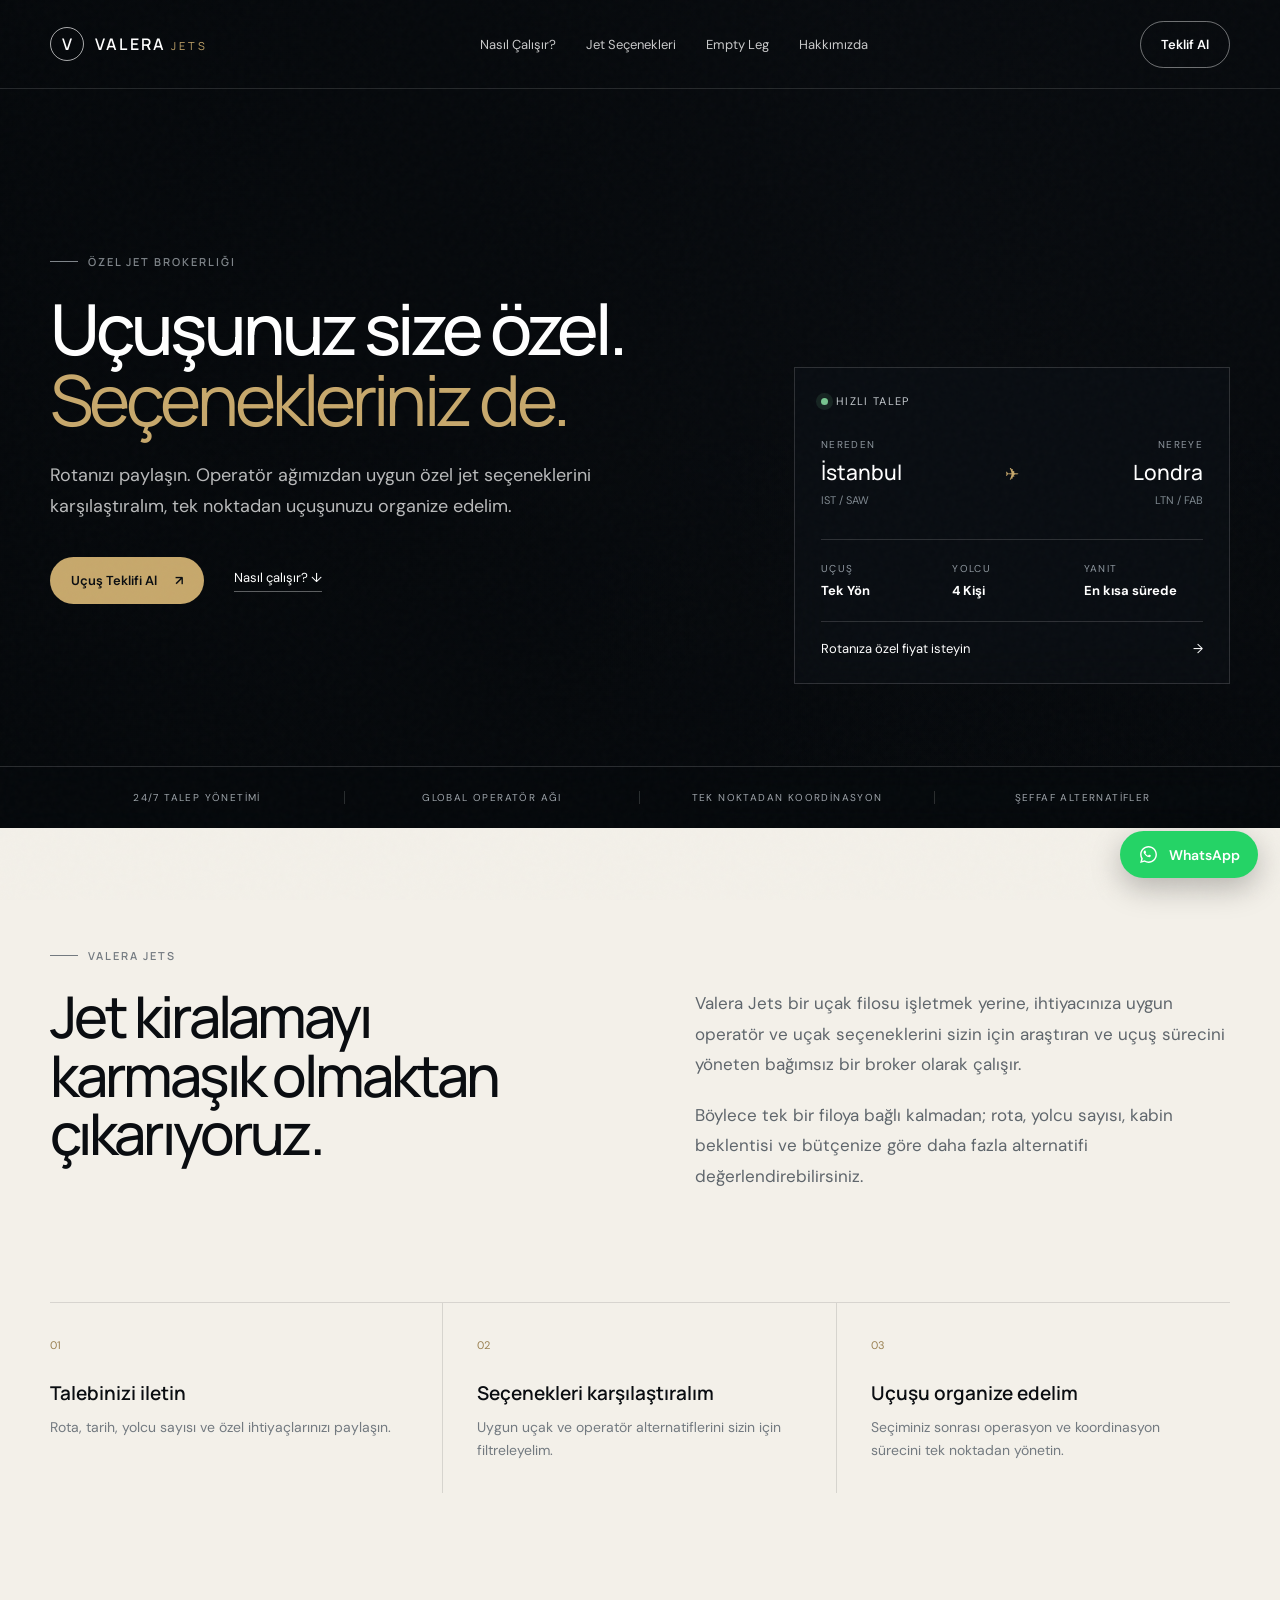
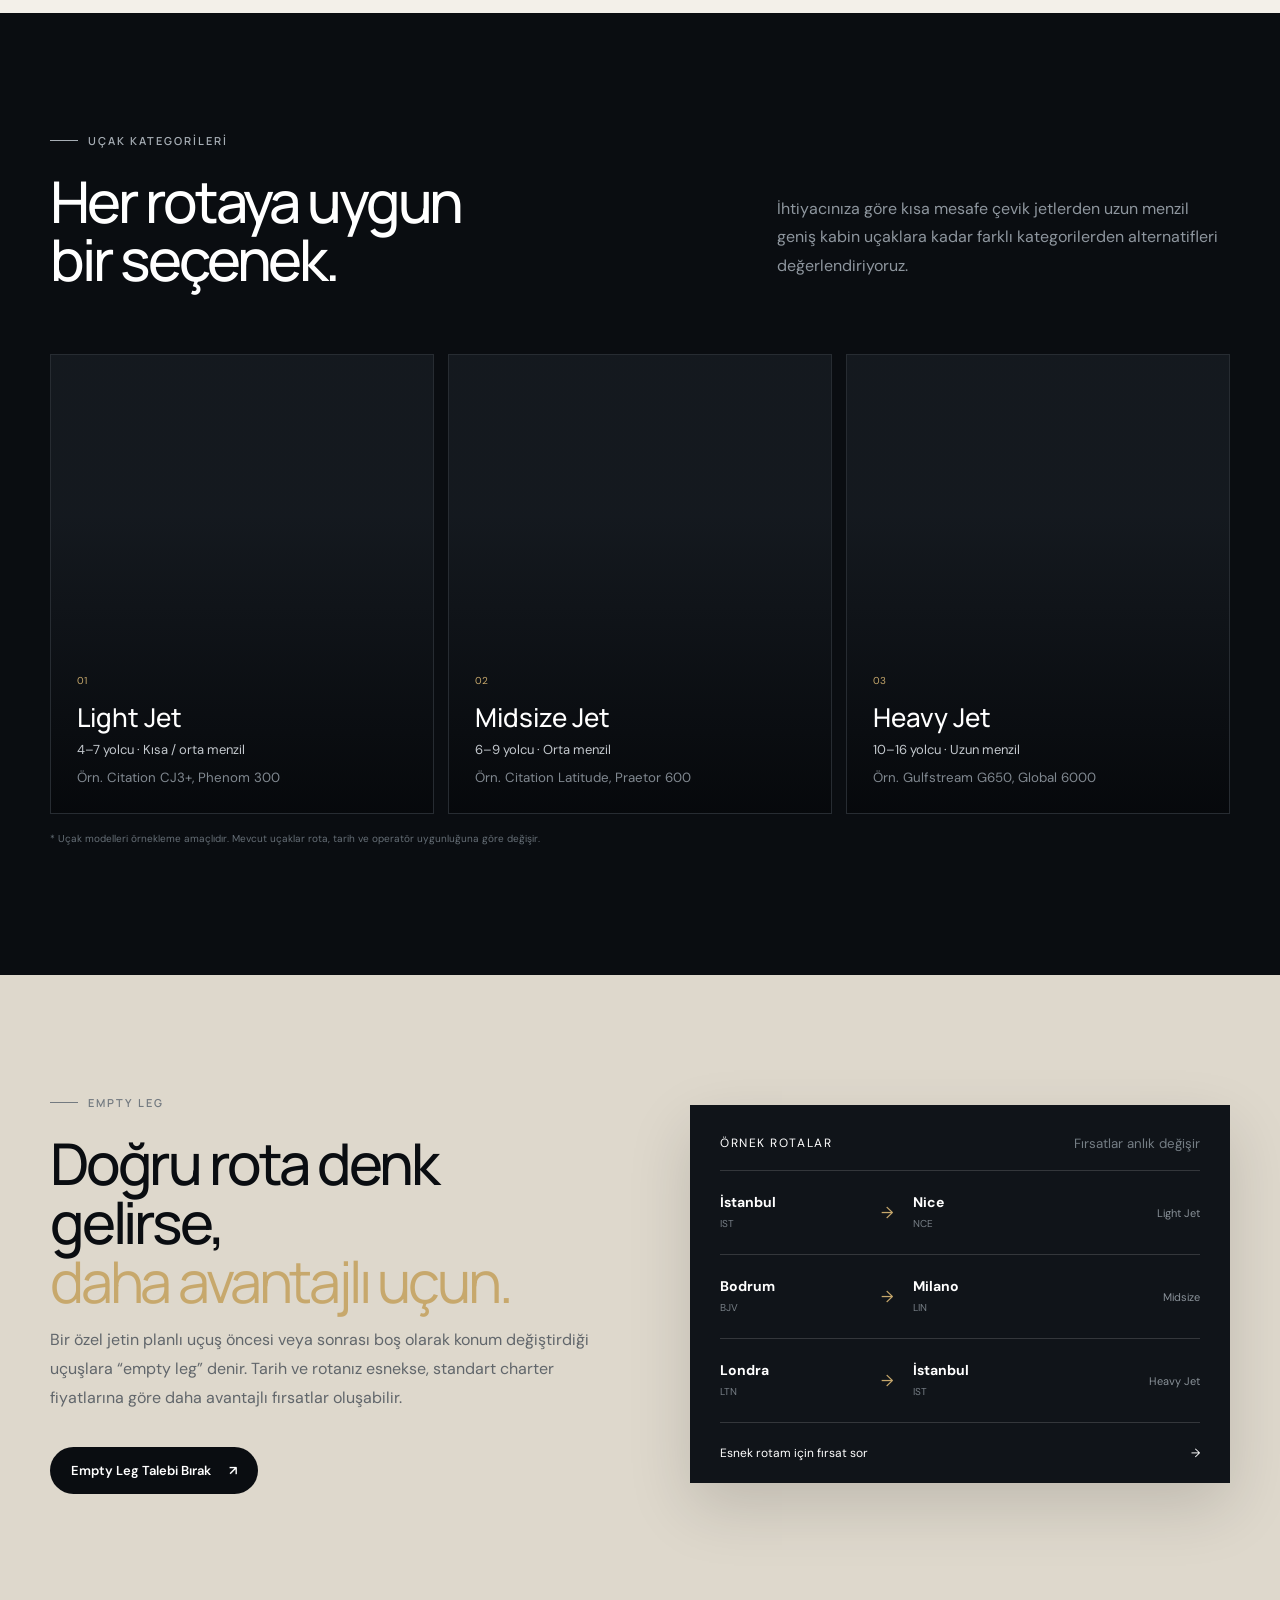
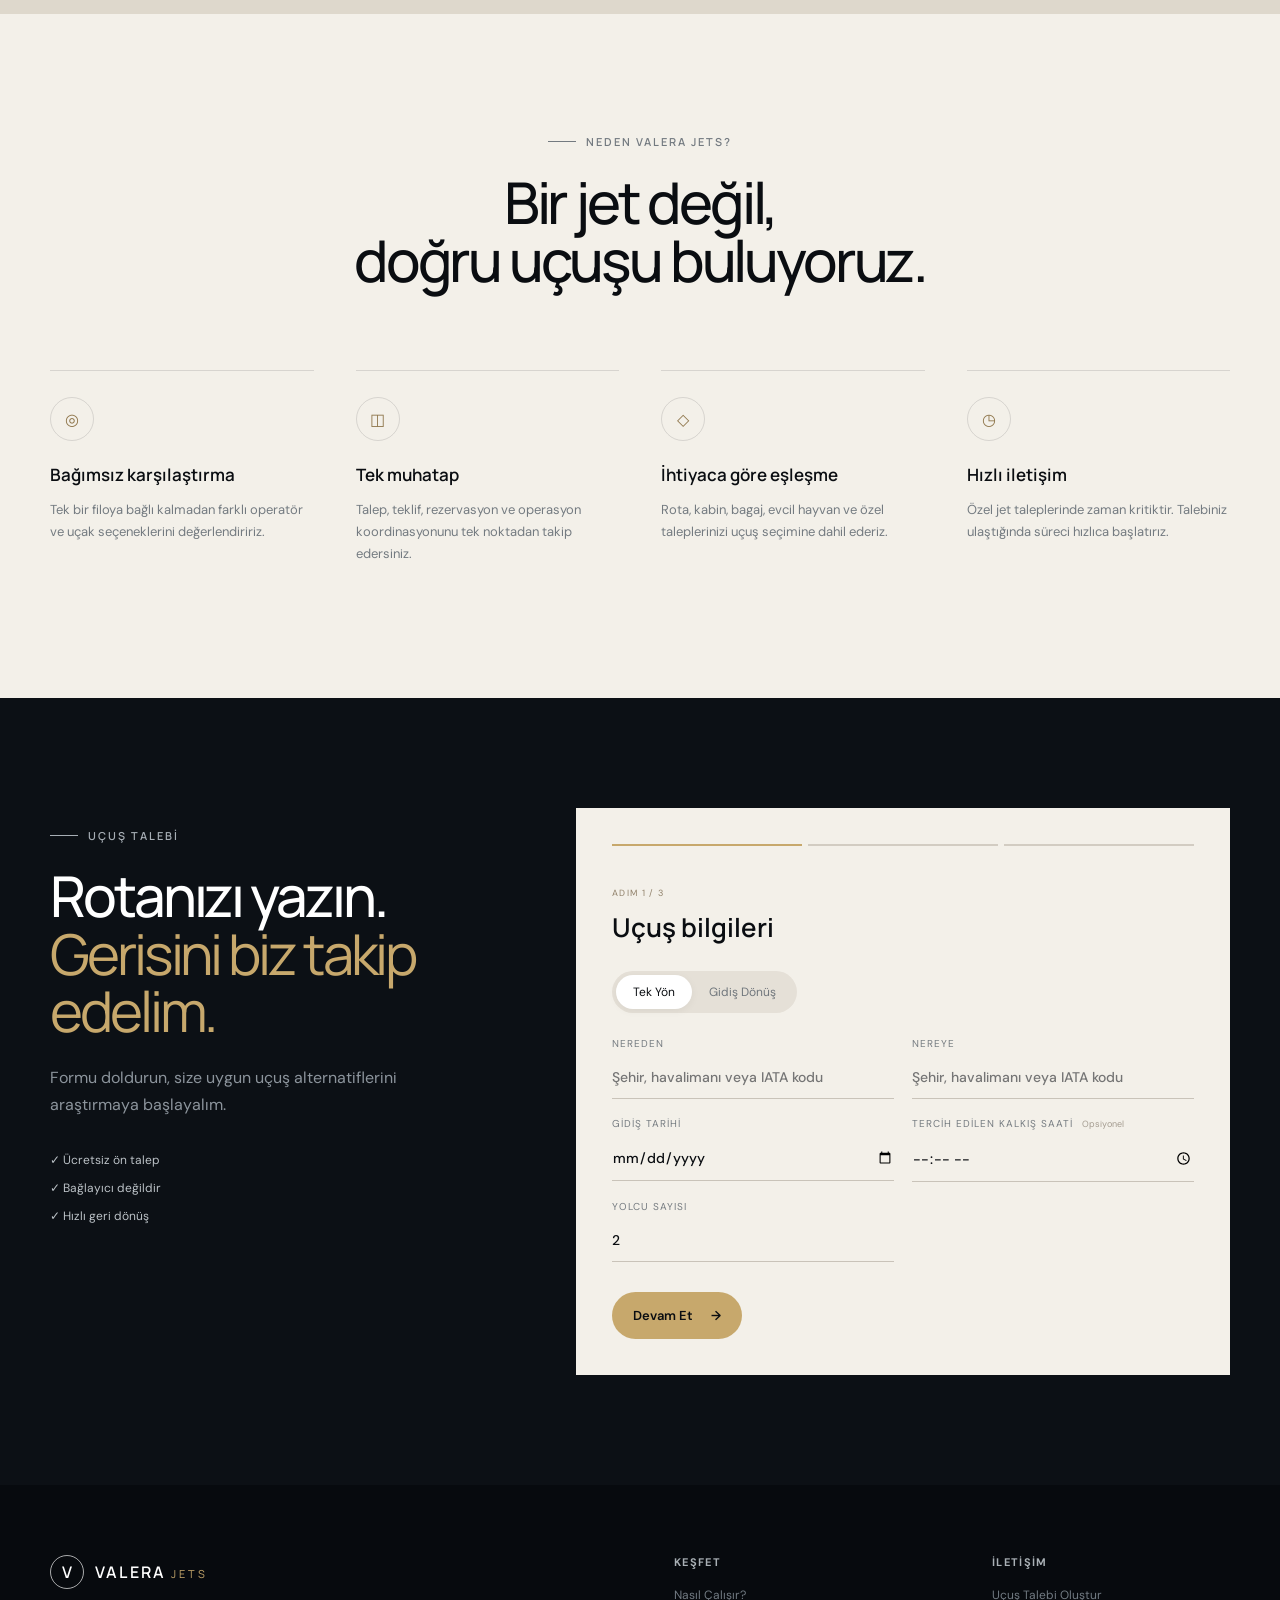
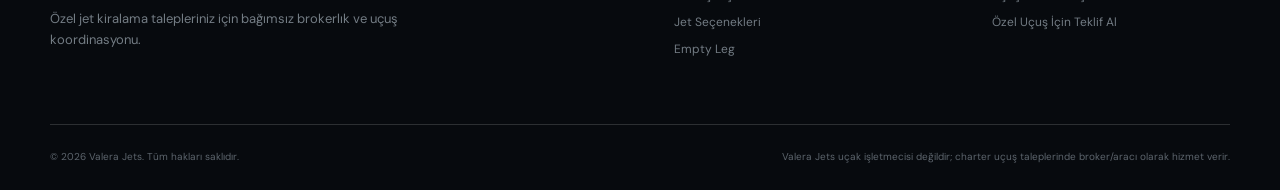
==== index.html @ cdb86c09 "Update index.html" ====
<!DOCTYPE html>
<html lang="tr">
<head>
  <!-- CookieYes Consent Banner -->
  <script id="cookieyes" type="text/javascript" src="https://cdn-cookieyes.com/client_data/f6e0e3132f2277a491e76fe6/script.js"></script>

  <!-- Google tag (gtag.js) -->
  <script async src="https://www.googletagmanager.com/gtag/js?id=G-M8W1NW3FCB"></script>
  <script>
    window.dataLayer = window.dataLayer || [];
    function gtag(){dataLayer.push(arguments);}
    gtag('js', new Date());

    gtag('config', 'G-M8W1NW3FCB');
  </script>

  <meta charset="UTF-8" />
  <meta name="viewport" content="width=device-width, initial-scale=1.0" />
  <meta name="theme-color" content="#070a0e" />
  <meta
    name="description"
    content="Valera Jets ile özel jet kiralama taleplerinizi tek noktadan yönetin. Avrupa, Orta Doğu ve global rotalarda size uygun jet seçeneklerini karşılaştırın, hızlı teklif alın."
  />

  <title>Valera Jets | Özel Jet Kiralama</title>

  <link rel="preconnect" href="https://fonts.googleapis.com">
  <link rel="preconnect" href="https://fonts.gstatic.com" crossorigin>

  <link
    href="https://fonts.googleapis.com/css2?family=DM+Sans:wght@400;500;600&family=Manrope:wght@400;500;600;700&display=swap"
    rel="stylesheet"
  >

  <link rel="stylesheet" href="styles.css" />

  <style>
    /* Direct WhatsApp button */
    .whatsapp-float {
      position: fixed;
      right: 22px;
      bottom: 22px;
      z-index: 9999;
      display: flex;
      align-items: center;
      gap: 10px;
      padding: 13px 18px;
      border-radius: 999px;
      background: #25D366;
      color: #ffffff;
      text-decoration: none;
      font-family: "DM Sans", sans-serif;
      font-size: 14px;
      font-weight: 600;
      line-height: 1;
      box-shadow: 0 10px 30px rgba(0, 0, 0, 0.25);
      transition: transform 0.2s ease, box-shadow 0.2s ease, opacity 0.2s ease;
    }

    .whatsapp-float:hover {
      transform: translateY(-2px);
      box-shadow: 0 14px 36px rgba(0, 0, 0, 0.30);
      opacity: 0.96;
    }

    .whatsapp-float svg {
      width: 21px;
      height: 21px;
      fill: currentColor;
      flex: 0 0 auto;
    }

    @media (max-width: 768px) {
      .whatsapp-float {
        right: 16px;
        bottom: 16px;
        padding: 13px;
      }

      .whatsapp-float .whatsapp-text {
        display: none;
      }

      .whatsapp-float svg {
        width: 24px;
        height: 24px;
      }
    }
  </style>

</head>

<body>

  <div class="noise"></div>

  <header class="nav-wrap" id="top">
    <nav class="nav container">

      <a href="#top" class="brand" aria-label="Valera Jets ana sayfa">
        <span class="brand-mark">V</span>
        <span class="brand-copy">
          <strong>VALERA</strong>
          <em>JETS</em>
        </span>
      </a>

      <div class="nav-links">
        <a href="#nasil-calisir">Nasıl Çalışır?</a>
        <a href="#jetler">Jet Seçenekleri</a>
        <a href="#empty-leg">Empty Leg</a>
        <a href="#hakkimizda">Hakkımızda</a>
      </div>

      <a class="btn btn-outline nav-cta" href="#teklif">
        Teklif Al
      </a>

      <button
        class="menu-btn"
        aria-label="Menüyü aç"
        aria-expanded="false"
      >
        ☰
      </button>

    </nav>

    <div class="mobile-menu">
      <a href="#nasil-calisir">Nasıl Çalışır?</a>
      <a href="#jetler">Jet Seçenekleri</a>
      <a href="#empty-leg">Empty Leg</a>
      <a href="#hakkimizda">Hakkımızda</a>
      <a href="#teklif">Teklif Al</a>
    </div>

  </header>


  <main>

    <section class="hero">

      <div class="hero-media" aria-hidden="true"></div>
      <div class="hero-overlay"></div>

      <div class="container hero-inner">

        <div class="hero-copy reveal">

          <div class="eyebrow">
            <span></span>
            ÖZEL JET BROKERLIĞI
          </div>

          <h1>
            Uçuşunuz size özel.<br>
            <i>Seçenekleriniz de.</i>
          </h1>

          <p>
            Rotanızı paylaşın. Operatör ağımızdan uygun özel jet seçeneklerini
            karşılaştıralım, tek noktadan uçuşunuzu organize edelim.
          </p>

          <div class="hero-actions">

            <a class="btn btn-primary" href="#teklif">
              Uçuş Teklifi Al
              <span>↗</span>
            </a>

            <a class="text-link" href="#nasil-calisir">
              Nasıl çalışır?
              <span>↓</span>
            </a>

          </div>

        </div>


        <div class="hero-card reveal delay-1">

          <div class="live-chip">
            <span class="pulse"></span>
            Hızlı Talep
          </div>

          <div class="route-line">

            <div>
              <small>Nereden</small>
              <strong>İstanbul</strong>
              <span>IST / SAW</span>
            </div>

            <div class="plane">
              ✈
            </div>

            <div>
              <small>Nereye</small>
              <strong>Londra</strong>
              <span>LTN / FAB</span>
            </div>

          </div>


          <div class="flight-meta">

            <div>
              <small>Uçuş</small>
              <strong>Tek Yön</strong>
            </div>

            <div>
              <small>Yolcu</small>
              <strong>4 Kişi</strong>
            </div>

            <div>
              <small>Yanıt</small>
              <strong>En kısa sürede</strong>
            </div>

          </div>


          <a href="#teklif" class="card-link">
            Rotanıza özel fiyat isteyin
            <span>→</span>
          </a>

        </div>

      </div>


      <div class="hero-strip">

        <div class="container strip-grid">
          <span>24/7 Talep Yönetimi</span>
          <span>Global Operatör Ağı</span>
          <span>Tek Noktadan Koordinasyon</span>
          <span>Şeffaf Alternatifler</span>
        </div>

      </div>

    </section>


    <section class="section intro" id="nasil-calisir">

      <div class="container two-col">

        <div class="section-title reveal">

          <div class="eyebrow dark">
            <span></span>
            VALERA JETS
          </div>

          <h2>
            Jet kiralamayı<br>
            karmaşık olmaktan çıkarıyoruz.
          </h2>

        </div>


        <div class="intro-copy reveal delay-1">

          <p>
            Valera Jets bir uçak filosu işletmek yerine, ihtiyacınıza uygun
            operatör ve uçak seçeneklerini sizin için araştıran ve uçuş sürecini
            yöneten bağımsız bir broker olarak çalışır.
          </p>

          <p>
            Böylece tek bir filoya bağlı kalmadan; rota, yolcu sayısı,
            kabin beklentisi ve bütçenize göre daha fazla alternatifi
            değerlendirebilirsiniz.
          </p>

        </div>

      </div>


      <div class="container steps">

        <article class="step reveal">

          <span>01</span>

          <h3>
            Talebinizi iletin
          </h3>

          <p>
            Rota, tarih, yolcu sayısı ve özel ihtiyaçlarınızı paylaşın.
          </p>

        </article>


        <article class="step reveal delay-1">

          <span>02</span>

          <h3>
            Seçenekleri karşılaştıralım
          </h3>

          <p>
            Uygun uçak ve operatör alternatiflerini sizin için filtreleyelim.
          </p>

        </article>


        <article class="step reveal delay-2">

          <span>03</span>

          <h3>
            Uçuşu organize edelim
          </h3>

          <p>
            Seçiminiz sonrası operasyon ve koordinasyon sürecini
            tek noktadan yönetin.
          </p>

        </article>

      </div>

    </section>


    <section class="section dark-section" id="jetler">

      <div class="container">

        <div class="section-head reveal">

          <div>

            <div class="eyebrow light">
              <span></span>
              UÇAK KATEGORİLERİ
            </div>

            <h2>
              Her rotaya uygun<br>
              bir seçenek.
            </h2>

          </div>


          <p>
            İhtiyacınıza göre kısa mesafe çevik jetlerden uzun menzil geniş
            kabin uçaklara kadar farklı kategorilerden alternatifleri
            değerlendiriyoruz.
          </p>

        </div>


        <div class="jet-grid">

          <article class="jet-card jet-1 reveal">

            <div class="jet-content">
              <span>01</span>
              <h3>Light Jet</h3>
              <p>4–7 yolcu · Kısa / orta menzil</p>
              <small>Örn. Citation CJ3+, Phenom 300</small>
            </div>

          </article>


          <article class="jet-card jet-2 reveal delay-1">

            <div class="jet-content">
              <span>02</span>
              <h3>Midsize Jet</h3>
              <p>6–9 yolcu · Orta menzil</p>
              <small>Örn. Citation Latitude, Praetor 600</small>
            </div>

          </article>


          <article class="jet-card jet-3 reveal delay-2">

            <div class="jet-content">
              <span>03</span>
              <h3>Heavy Jet</h3>
              <p>10–16 yolcu · Uzun menzil</p>
              <small>Örn. Gulfstream G650, Global 6000</small>
            </div>

          </article>

        </div>


        <p class="disclaimer">
          * Uçak modelleri örnekleme amaçlıdır. Mevcut uçaklar rota,
          tarih ve operatör uygunluğuna göre değişir.
        </p>

      </div>

    </section>


    <section class="section empty-leg" id="empty-leg">

      <div class="container empty-grid">

        <div class="empty-copy reveal">

          <div class="eyebrow dark">
            <span></span>
            EMPTY LEG
          </div>

          <h2>
            Doğru rota denk gelirse,<br>
            <i>daha avantajlı uçun.</i>
          </h2>

          <p>
            Bir özel jetin planlı uçuş öncesi veya sonrası boş olarak
            konum değiştirdiği uçuşlara “empty leg” denir. Tarih ve rotanız
            esnekse, standart charter fiyatlarına göre daha avantajlı
            fırsatlar oluşabilir.
          </p>

          <a href="#teklif" class="btn btn-dark">
            Empty Leg Talebi Bırak
            <span>↗</span>
          </a>

        </div>


        <div class="empty-board reveal delay-1">

          <div class="board-top">
            <span>Örnek Rotalar</span>
            <small>Fırsatlar anlık değişir</small>
          </div>


          <div class="board-row">

            <div>
              <b>İstanbul</b>
              <span>IST</span>
            </div>

            <i>→</i>

            <div>
              <b>Nice</b>
              <span>NCE</span>
            </div>

            <em>Light Jet</em>

          </div>


          <div class="board-row">

            <div>
              <b>Bodrum</b>
              <span>BJV</span>
            </div>

            <i>→</i>

            <div>
              <b>Milano</b>
              <span>LIN</span>
            </div>

            <em>Midsize</em>

          </div>


          <div class="board-row">

            <div>
              <b>Londra</b>
              <span>LTN</span>
            </div>

            <i>→</i>

            <div>
              <b>İstanbul</b>
              <span>IST</span>
            </div>

            <em>Heavy Jet</em>

          </div>


          <a href="#teklif" class="board-link">
            Esnek rotam için fırsat sor
            <span>→</span>
          </a>

        </div>

      </div>

    </section>


    <section class="section trust" id="hakkimizda">

      <div class="container">

        <div class="center-title reveal">

          <div class="eyebrow dark center">
            <span></span>
            NEDEN VALERA JETS?
          </div>

          <h2>
            Bir jet değil,<br>
            doğru uçuşu buluyoruz.
          </h2>

        </div>


        <div class="trust-grid">

          <article class="reveal">

            <div class="icon">
              ◎
            </div>

            <h3>
              Bağımsız karşılaştırma
            </h3>

            <p>
              Tek bir filoya bağlı kalmadan farklı operatör ve
              uçak seçeneklerini değerlendiririz.
            </p>

          </article>


          <article class="reveal delay-1">

            <div class="icon">
              ◫
            </div>

            <h3>
              Tek muhatap
            </h3>

            <p>
              Talep, teklif, rezervasyon ve operasyon koordinasyonunu
              tek noktadan takip edersiniz.
            </p>

          </article>


          <article class="reveal delay-2">

            <div class="icon">
              ◇
            </div>

            <h3>
              İhtiyaca göre eşleşme
            </h3>

            <p>
              Rota, kabin, bagaj, evcil hayvan ve özel taleplerinizi
              uçuş seçimine dahil ederiz.
            </p>

          </article>


          <article class="reveal">

            <div class="icon">
              ◷
            </div>

            <h3>
              Hızlı iletişim
            </h3>

            <p>
              Özel jet taleplerinde zaman kritiktir. Talebiniz ulaştığında
              süreci hızlıca başlatırız.
            </p>

          </article>

        </div>

      </div>

    </section>


    <section class="quote-section" id="teklif">

      <div class="container quote-grid">

        <div class="quote-copy reveal">

          <div class="eyebrow light">
            <span></span>
            UÇUŞ TALEBİ
          </div>

          <h2>
            Rotanızı yazın.<br>
            <i>Gerisini biz takip edelim.</i>
          </h2>

          <p>
            Formu doldurun, size uygun uçuş alternatiflerini
            araştırmaya başlayalım.
          </p>


          <div class="quote-points">

            <span>
              ✓ Ücretsiz ön talep
            </span>

            <span>
              ✓ Bağlayıcı değildir
            </span>

            <span>
              ✓ Hızlı geri dönüş
            </span>

          </div>

        </div>


        <form
          class="quote-form reveal delay-1"
          id="quoteForm"
          novalidate
        >

          <label
            class="hp-field"
            aria-hidden="true"
          >
            Website

            <input
              name="website"
              tabindex="-1"
              autocomplete="off"
            >
          </label>


          <div class="form-progress">
            <span class="active"></span>
            <span></span>
            <span></span>
          </div>


          <div
            class="form-step active"
            data-step="1"
          >

            <div class="form-head">

              <small>
                ADIM 1 / 3
              </small>

              <h3>
                Uçuş bilgileri
              </h3>

            </div>


            <div class="trip-toggle">

              <label>

                <input
                  type="radio"
                  name="tripType"
                  value="Tek Yön"
                  checked
                >

                <span>
                  Tek Yön
                </span>

              </label>


              <label>

                <input
                  type="radio"
                  name="tripType"
                  value="Gidiş Dönüş"
                >

                <span>
                  Gidiş Dönüş
                </span>

              </label>

            </div>


            <div class="field-grid">

              <label class="field airport-field">

                <span>
                  Nereden
                </span>

                <div class="airport-autocomplete">

                  <input
                    name="from"
                    required
                    placeholder="Şehir, havalimanı veya IATA kodu"
                    autocomplete="off"
                    aria-autocomplete="list"
                    aria-expanded="false"
                    aria-controls="originSuggestions"
                  >

                  <div
                    class="airport-suggestions"
                    id="originSuggestions"
                    role="listbox"
                  ></div>

                </div>

              </label>


              <label class="field airport-field">

                <span>
                  Nereye
                </span>

                <div class="airport-autocomplete">

                  <input
                    name="to"
                    required
                    placeholder="Şehir, havalimanı veya IATA kodu"
                    autocomplete="off"
                    aria-autocomplete="list"
                    aria-expanded="false"
                    aria-controls="destinationSuggestions"
                  >

                  <div
                    class="airport-suggestions"
                    id="destinationSuggestions"
                    role="listbox"
                  ></div>

                </div>

              </label>


              <label class="field">

                <span>
                  Gidiş tarihi
                </span>

                <input
                  name="departure"
                  required
                  type="date"
                >

              </label>


              <label class="field return-field hidden">

                <span>
                  Dönüş tarihi
                </span>

                <input
                  name="returnDate"
                  type="date"
                >

              </label>


              <label class="field">

                <span>
                  Tercih edilen kalkış saati
                  <em class="field-optional">
                    Opsiyonel
                  </em>
                </span>

                <input
                  name="departureTime"
                  type="time"
                  step="900"
                >

              </label>


              <label class="field">

                <span>
                  Yolcu sayısı
                </span>

                <input
                  name="passengers"
                  required
                  type="number"
                  min="1"
                  max="30"
                  value="2"
                >

              </label>

            </div>


            <button
              type="button"
              class="btn btn-primary form-next"
            >
              Devam Et
              <span>→</span>
            </button>

          </div>


          <div
            class="form-step"
            data-step="2"
          >

            <div class="form-head">

              <small>
                ADIM 2 / 3
              </small>

              <h3>
                Tercihleriniz
              </h3>

            </div>


            <div class="field-grid one-col">

              <label class="field">

                <span>
                  Uçak tercihi
                </span>

                <select name="jetType">
                  <option>Farketmez / En uygun seçenek</option>
                  <option>Light Jet</option>
                  <option>Midsize Jet</option>
                  <option>Heavy Jet</option>
                </select>

              </label>


              <label class="field">

                <span>
                  Özel talepler
                </span>

                <textarea
                  name="notes"
                  rows="5"
                  placeholder="Evcil hayvan, özel bagaj, ikram, transfer vb."
                ></textarea>

              </label>

            </div>


            <div class="form-actions">

              <button
                type="button"
                class="btn btn-ghost form-back"
              >
                ← Geri
              </button>

              <button
                type="button"
                class="btn btn-primary form-next"
              >
                Devam Et
                <span>→</span>
              </button>

            </div>

          </div>


          <div
            class="form-step"
            data-step="3"
          >

            <div class="form-head">

              <small>
                ADIM 3 / 3
              </small>

              <h3>
                İletişim bilgileriniz
              </h3>

            </div>


            <div class="field-grid">

              <label class="field">

                <span>
                  Ad Soyad
                </span>

                <input
                  name="name"
                  required
                  placeholder="Adınız Soyadınız"
                >

              </label>


              <label class="field">

                <span>
                  Telefon
                </span>

                <input
                  name="phone"
                  required
                  placeholder="+90 5xx xxx xx xx"
                >

              </label>


              <label class="field full">

                <span>
                  E-posta
                </span>

                <input
                  name="email"
                  required
                  type="email"
                  placeholder="ornek@email.com"
                >

              </label>

            </div>


            <label class="check">

              <input
                type="checkbox"
                required
                name="kvkk"
              >

              <span>
                İletişim bilgilerimin uçuş talebimin değerlendirilmesi
                amacıyla işlenmesini kabul ediyorum.
              </span>

            </label>


            <div class="form-actions">

              <button
                type="button"
                class="btn btn-ghost form-back"
              >
                ← Geri
              </button>

              <button
                type="submit"
                class="btn btn-primary"
              >
                Talebi Gönder
                <span>↗</span>
              </button>

            </div>

          </div>


          <div
            class="form-error"
            role="alert"
            hidden
          ></div>


          <div
            class="form-success"
            hidden
          >

            <div class="success-icon">
              ✓
            </div>

            <h3>
              Uçuş talebiniz alındı.
            </h3>

            <p>
              Talebiniz Valera Jets ekibine ulaştı.
              Uçuş alternatiflerini değerlendirdikten sonra sizinle
              en kısa sürede iletişime geçeceğiz.
            </p>

            <button
              type="button"
              class="btn btn-outline reset-form"
            >
              Yeni Talep
            </button>

          </div>

        </form>

      </div>

    </section>

  </main>


  <footer>

    <div class="container footer-grid">

      <div>

        <a
          href="#top"
          class="brand footer-brand"
        >

          <span class="brand-mark">
            V
          </span>

          <span class="brand-copy">
            <strong>VALERA</strong>
            <em>JETS</em>
          </span>

        </a>

        <p>
          Özel jet kiralama talepleriniz için bağımsız brokerlık
          ve uçuş koordinasyonu.
        </p>

      </div>


      <div class="footer-links">

        <strong>
          Keşfet
        </strong>

        <a href="#nasil-calisir">
          Nasıl Çalışır?
        </a>

        <a href="#jetler">
          Jet Seçenekleri
        </a>

        <a href="#empty-leg">
          Empty Leg
        </a>

      </div>


      <div class="footer-links">

        <strong>
          İletişim
        </strong>

        <a href="#teklif">
          Uçuş Talebi Oluştur
        </a>

        <a href="#teklif">
          Özel Uçuş İçin Teklif Al
        </a>

      </div>

    </div>


    <div class="container footer-bottom">

      <span>
        © 2026 Valera Jets. Tüm hakları saklıdır.
      </span>

      <span>
        Valera Jets uçak işletmecisi değildir; charter uçuş taleplerinde
        broker/aracı olarak hizmet verir.
      </span>

    </div>

  </footer>


  <!-- SUPABASE / SITE SCRIPTS -->

  <script src="supabase-config.js"></script>
  <script src="airports.js"></script>
  <script src="script.js"></script>


  <!-- DIRECT WHATSAPP BUTTON -->
  <a
    class="whatsapp-float"
    href="https://wa.me/905309786454?text=Merhaba%20Valera%20Jets%2C%20%C3%B6zel%20jet%20kiralama%20teklifi%20almak%20istiyorum."
    target="_blank"
    rel="noopener noreferrer"
    aria-label="WhatsApp ile Valera Jets'e ulaşın"
  >
    <svg viewBox="0 0 32 32" aria-hidden="true">
      <path d="M19.11 17.21c-.27-.14-1.61-.79-1.86-.88-.25-.09-.43-.14-.61.14-.18.27-.7.88-.86 1.06-.16.18-.32.2-.59.07-.27-.14-1.15-.42-2.19-1.35-.81-.72-1.36-1.61-1.52-1.88-.16-.27-.02-.42.12-.56.12-.12.27-.32.41-.47.14-.16.18-.27.27-.45.09-.18.05-.34-.02-.47-.07-.14-.61-1.47-.84-2.01-.22-.53-.45-.46-.61-.47h-.52c-.18 0-.47.07-.72.34-.25.27-.95.93-.95 2.26s.97 2.62 1.11 2.8c.14.18 1.91 2.91 4.63 4.08.65.28 1.15.45 1.54.57.65.21 1.24.18 1.71.11.52-.08 1.61-.66 1.84-1.29.23-.63.23-1.17.16-1.29-.07-.11-.25-.18-.52-.32z"/>
      <path d="M16.04 3.2c-7.06 0-12.8 5.74-12.8 12.8 0 2.26.59 4.47 1.71 6.41L3.2 28.8l6.55-1.72A12.76 12.76 0 0 0 16.04 28.8h.01c7.05 0 12.79-5.74 12.79-12.8S23.1 3.2 16.04 3.2zm0 23.44h-.01a10.6 10.6 0 0 1-5.4-1.48l-.39-.23-3.89 1.02 1.04-3.79-.25-.39A10.58 10.58 0 0 1 5.4 16c0-5.87 4.78-10.64 10.65-10.64S26.68 10.13 26.68 16s-4.77 10.64-10.64 10.64z"/>
    </svg>
    <span class="whatsapp-text">WhatsApp</span>
  </a>


</body>
</html>
---- styles.css ----
:root{
  --ink:#0a0d11;--ink2:#12171d;--paper:#f3f0e9;--white:#fff;--muted:#a7adb4;
  --gold:#c7a86c;--line:rgba(255,255,255,.15);--darkline:rgba(10,13,17,.12);
  --font-display:'Manrope',sans-serif;--font-body:'DM Sans',sans-serif;
}
*{box-sizing:border-box}html{scroll-behavior:smooth}body{margin:0;background:var(--paper);color:var(--ink);font-family:var(--font-body);-webkit-font-smoothing:antialiased}.noise{position:fixed;inset:0;opacity:.035;pointer-events:none;z-index:100;background-image:url("data:image/svg+xml,%3Csvg viewBox='0 0 180 180' xmlns='http://www.w3.org/2000/svg'%3E%3Cfilter id='n'%3E%3CfeTurbulence type='fractalNoise' baseFrequency='.85' numOctaves='4' stitchTiles='stitch'/%3E%3C/filter%3E%3Crect width='100%25' height='100%25' filter='url(%23n)' opacity='.6'/%3E%3C/svg%3E")}.container{width:min(1180px,calc(100% - 48px));margin:0 auto}.nav-wrap{position:absolute;top:0;width:100%;z-index:20;border-bottom:1px solid rgba(255,255,255,.13)}.nav{height:88px;display:flex;align-items:center;justify-content:space-between}.brand{display:inline-flex;align-items:center;gap:11px;text-decoration:none;color:white}.brand-mark{width:34px;height:34px;border:1px solid rgba(255,255,255,.65);border-radius:50%;display:grid;place-items:center;font-family:var(--font-display);font-weight:600}.brand-copy{display:flex;align-items:baseline;gap:5px;letter-spacing:.14em}.brand-copy strong{font:600 16px var(--font-display)}.brand-copy em{font:400 11px var(--font-display);font-style:normal;letter-spacing:.25em;color:var(--gold)}.nav-links{display:flex;gap:30px}.nav-links a,.mobile-menu a{color:rgba(255,255,255,.78);text-decoration:none;font-size:13px}.nav-links a:hover{color:white}.btn{display:inline-flex;align-items:center;justify-content:center;gap:18px;text-decoration:none;border:1px solid transparent;padding:14px 20px;border-radius:999px;font:600 13px var(--font-body);cursor:pointer;transition:.25s ease}.btn-outline{color:white;border-color:rgba(255,255,255,.42);background:transparent}.btn-outline:hover{background:white;color:var(--ink)}.btn-primary{background:var(--gold);color:var(--ink)}.btn-primary:hover{transform:translateY(-2px);filter:brightness(1.05)}.btn-dark{background:var(--ink);color:white}.btn-ghost{border-color:var(--darkline);background:transparent;color:var(--ink)}.menu-btn,.mobile-menu{display:none}.hero{position:relative;min-height:760px;height:92vh;color:white;overflow:hidden;background:#090c10}.hero-media{position:absolute;inset:0;background-image:url('https://images.unsplash.com/photo-1540962351504-03099e0a754b?auto=format&fit=crop&w=2200&q=90');background-size:cover;background-position:center 56%;transform:scale(1.02)}.hero-overlay{position:absolute;inset:0;background:linear-gradient(90deg,rgba(5,8,11,.93) 0%,rgba(5,8,11,.7) 43%,rgba(5,8,11,.25) 72%,rgba(5,8,11,.5) 100%),linear-gradient(0deg,rgba(5,8,11,.78) 0%,transparent 50%)}.hero-inner{position:relative;z-index:2;height:calc(100% - 62px);display:grid;grid-template-columns:1.2fr .8fr;align-items:center;gap:90px;padding-top:92px}.eyebrow{display:flex;align-items:center;gap:10px;font:600 11px var(--font-display);letter-spacing:.18em;color:#7f858a;text-transform:uppercase}.eyebrow span{width:28px;height:1px;background:currentColor}.eyebrow.light{color:#a7aeb5}.eyebrow.dark{color:#737a80}.eyebrow.center{justify-content:center}.hero h1,.section h2,.quote-copy h2{font:500 clamp(46px,5.5vw,78px)/1.02 var(--font-display);letter-spacing:-.055em;margin:24px 0}.hero h1 i,.empty-copy h2 i,.quote-copy h2 i{font-weight:400;color:var(--gold);font-style:normal}.hero-copy>p{max-width:600px;color:rgba(255,255,255,.72);font-size:18px;line-height:1.7}.hero-actions{display:flex;align-items:center;gap:30px;margin-top:36px}.text-link{color:white;text-decoration:none;font-size:13px;border-bottom:1px solid rgba(255,255,255,.35);padding-bottom:5px}.hero-card{align-self:end;margin-bottom:82px;background:rgba(11,15,20,.76);backdrop-filter:blur(18px);border:1px solid rgba(255,255,255,.15);padding:26px}.live-chip{font-size:11px;letter-spacing:.12em;text-transform:uppercase;color:#c3c8cd;display:flex;align-items:center;gap:8px}.pulse{width:7px;height:7px;border-radius:50%;background:#77c590;box-shadow:0 0 0 5px rgba(119,197,144,.12)}.route-line{display:grid;grid-template-columns:1fr auto 1fr;gap:16px;align-items:center;padding:30px 0;border-bottom:1px solid var(--line)}.route-line div:last-child{text-align:right}.route-line small,.flight-meta small{display:block;color:#8e979f;font-size:10px;text-transform:uppercase;letter-spacing:.13em}.route-line strong{font:500 21px var(--font-display);display:block;margin:7px 0 2px}.route-line span{font-size:11px;color:#7f8991}.plane{color:var(--gold);font-size:17px}.flight-meta{display:grid;grid-template-columns:repeat(3,1fr);gap:12px;padding:22px 0}.flight-meta strong{font-size:13px;display:block;margin-top:7px}.card-link{display:flex;justify-content:space-between;color:white;text-decoration:none;font-size:13px;padding-top:18px;border-top:1px solid var(--line)}.hero-strip{position:absolute;bottom:0;z-index:3;width:100%;border-top:1px solid var(--line);height:62px;background:rgba(7,10,14,.55);backdrop-filter:blur(12px)}.strip-grid{height:100%;display:grid;grid-template-columns:repeat(4,1fr);align-items:center}.strip-grid span{font-size:10px;letter-spacing:.14em;text-transform:uppercase;color:#9fa5ab;text-align:center;border-right:1px solid var(--line)}.strip-grid span:last-child{border-right:0}.section{padding:120px 0}.two-col{display:grid;grid-template-columns:1fr 1fr;gap:110px;align-items:start}.section-title h2,.section-head h2,.center-title h2,.empty-copy h2{font-size:clamp(40px,4.5vw,62px);margin:24px 0 0}.intro-copy{padding-top:40px}.intro-copy p{font-size:17px;line-height:1.8;color:#5f666c;margin:0 0 20px}.steps{display:grid;grid-template-columns:repeat(3,1fr);margin-top:90px;border-top:1px solid var(--darkline)}.step{padding:30px 50px 0 0;border-right:1px solid var(--darkline);min-height:190px}.step:not(:first-child){padding-left:34px}.step:last-child{border-right:0}.step>span{font-size:11px;color:#9a8153}.step h3{font:600 19px var(--font-display);margin:26px 0 10px}.step p{margin:0;color:#737a80;font-size:14px;line-height:1.7}.dark-section{background:var(--ink);color:white}.section-head{display:grid;grid-template-columns:1fr .7fr;gap:80px;align-items:end}.section-head p{color:#8e969e;line-height:1.8;margin:0 0 8px}.jet-grid{display:grid;grid-template-columns:repeat(3,1fr);gap:14px;margin-top:65px}.jet-card{height:460px;position:relative;overflow:hidden;background:#151a20;border:1px solid rgba(255,255,255,.08)}.jet-card::before{content:"";position:absolute;inset:0;background-size:cover;background-position:center;filter:saturate(.65);transition:.5s}.jet-card:hover::before{transform:scale(1.04);filter:saturate(.9)}.jet-card::after{content:"";position:absolute;inset:0;background:linear-gradient(0deg,rgba(5,7,10,.92),rgba(5,7,10,.05) 65%)}.jet-1::before{background-image:url('https://images.unsplash.com/photo-1556388158-158ea5ccacbd?auto=format&fit=crop&w=1200&q=85')}.jet-2::before{background-image:url('https://images.unsplash.com/photo-1474302770737-173ee21bab63?auto=format&fit=crop&w=1200&q=85')}.jet-3::before{background-image:url('https://images.unsplash.com/photo-1521727857535-28d2047314ac?auto=format&fit=crop&w=1200&q=85')}.jet-content{position:absolute;z-index:2;bottom:0;padding:26px}.jet-content>span{font-size:10px;color:var(--gold)}.jet-content h3{font:500 26px var(--font-display);margin:10px 0 6px}.jet-content p{font-size:13px;color:#c3c8cd;margin:0 0 8px}.jet-content small{color:#808890}.disclaimer{font-size:10px;color:#666f77;margin-top:18px}.empty-leg{background:#ded8cc}.empty-grid{display:grid;grid-template-columns:1fr 1fr;gap:100px;align-items:center}.empty-copy p{max-width:560px;color:#61666b;line-height:1.8;margin-bottom:34px}.empty-board{background:#101419;color:white;padding:12px 30px 0;box-shadow:0 24px 60px rgba(0,0,0,.14)}.board-top{display:flex;justify-content:space-between;padding:18px 0;border-bottom:1px solid var(--line)}.board-top span{font-size:12px;text-transform:uppercase;letter-spacing:.13em}.board-top small{color:#747d84}.board-row{display:grid;grid-template-columns:1fr auto 1fr .9fr;align-items:center;gap:20px;padding:22px 0;border-bottom:1px solid var(--line)}.board-row b{font-size:14px;display:block}.board-row span{font-size:10px;color:#777f86}.board-row i{font-style:normal;color:var(--gold)}.board-row em{text-align:right;font-style:normal;color:#899198;font-size:11px}.board-link{display:flex;justify-content:space-between;padding:22px 0;color:white;text-decoration:none;font-size:12px}.center-title{text-align:center;max-width:760px;margin:0 auto}.trust-grid{display:grid;grid-template-columns:repeat(4,1fr);gap:42px;margin-top:80px}.trust-grid article{border-top:1px solid var(--darkline);padding-top:26px}.icon{width:44px;height:44px;border:1px solid var(--darkline);display:grid;place-items:center;border-radius:50%;color:#8f764b}.trust-grid h3{font:600 17px var(--font-display);margin:22px 0 10px}.trust-grid p{color:#747b81;font-size:13px;line-height:1.7}.quote-section{background:#0c1015;color:white;padding:110px 0}.quote-grid{display:grid;grid-template-columns:.8fr 1.2fr;gap:90px}.quote-copy{padding-top:20px}.quote-copy h2{font-size:clamp(46px,4.4vw,64px)}.quote-copy p{color:#8c949c;line-height:1.7;max-width:430px}.quote-points{display:flex;flex-direction:column;gap:12px;margin-top:34px;color:#bcc2c7;font-size:12px}.quote-form{background:var(--paper);color:var(--ink);padding:36px;min-height:520px}.form-progress{display:flex;gap:6px;margin-bottom:34px}.form-progress span{height:2px;background:#d2ccc2;flex:1}.form-progress span.active{background:var(--gold)}.form-head small{font-size:9px;letter-spacing:.15em;color:#90816a}.form-head h3{font:600 26px var(--font-display);margin:8px 0 26px}.trip-toggle{display:inline-flex;background:#e5e0d7;padding:4px;border-radius:999px;margin-bottom:24px}.trip-toggle input{display:none}.trip-toggle span{display:block;padding:9px 17px;border-radius:999px;font-size:12px;color:#70767c;cursor:pointer}.trip-toggle input:checked+span{background:white;color:var(--ink);box-shadow:0 2px 8px rgba(0,0,0,.05)}.field-grid{display:grid;grid-template-columns:1fr 1fr;gap:18px}.field-grid.one-col{grid-template-columns:1fr}.field.full{grid-column:1/-1}.field span{display:block;font-size:10px;text-transform:uppercase;letter-spacing:.1em;color:#757b80;margin-bottom:8px}.field input,.field select,.field textarea{width:100%;border:0;border-bottom:1px solid #c9c3b9;background:transparent;padding:10px 0 12px;outline:none;font:500 14px var(--font-body);color:var(--ink);resize:none}.field input:focus,.field select:focus,.field textarea:focus{border-color:var(--gold)}.form-step{display:none}.form-step.active{display:block}.form-step>.btn{margin-top:30px}.form-actions{display:flex;justify-content:space-between;margin-top:30px}.hidden{display:none!important}.check{display:flex;gap:10px;margin-top:22px;color:#6e7479;font-size:11px;line-height:1.45}.check input{margin-top:2px}.form-success{text-align:center;padding:70px 20px}.success-icon{width:58px;height:58px;border-radius:50%;display:grid;place-items:center;margin:0 auto 20px;background:#d8e4d4;color:#39563c;font-size:22px}.form-success h3{font:600 26px var(--font-display)}.form-success p{max-width:480px;margin:10px auto 28px;color:#666d72;line-height:1.6}.form-success .btn-outline{color:var(--ink);border-color:var(--darkline)}footer{background:#070a0e;color:white;padding:70px 0 26px}.footer-grid{display:grid;grid-template-columns:1.6fr .7fr .7fr;gap:80px}.footer-grid>div:first-child p{max-width:360px;color:#737c84;font-size:13px;line-height:1.6;margin-top:20px}.footer-links{display:flex;flex-direction:column;gap:11px}.footer-links strong{font-size:11px;text-transform:uppercase;letter-spacing:.12em;color:#a9b0b5;margin-bottom:7px}.footer-links a{color:#727b83;text-decoration:none;font-size:12px}.footer-links a:hover{color:white}.footer-bottom{border-top:1px solid var(--line);margin-top:60px;padding-top:24px;display:flex;justify-content:space-between;gap:30px;color:#5d656d;font-size:10px;line-height:1.5}.reveal{opacity:0;transform:translateY(18px);transition:opacity .7s ease,transform .7s ease}.reveal.visible{opacity:1;transform:none}.delay-1{transition-delay:.1s}.delay-2{transition-delay:.2s}
@media(max-width:900px){.container{width:min(100% - 32px,760px)}.nav-links,.nav-cta{display:none}.menu-btn{display:block;border:0;background:transparent;color:white;font-size:25px}.mobile-menu{position:absolute;top:88px;left:0;right:0;background:#090d12;padding:22px 24px;border-top:1px solid var(--line);flex-direction:column;gap:18px}.mobile-menu.open{display:flex}.hero{height:auto;min-height:860px}.hero-inner{grid-template-columns:1fr;gap:35px;padding-top:160px;padding-bottom:120px}.hero-card{align-self:auto;margin:0;max-width:500px}.strip-grid{grid-template-columns:1fr 1fr}.strip-grid span:nth-child(2){border-right:0}.two-col,.section-head,.empty-grid,.quote-grid{grid-template-columns:1fr;gap:40px}.intro-copy{padding-top:0}.steps{grid-template-columns:1fr;margin-top:55px}.step,.step:not(:first-child){padding:26px 0;border-right:0;border-bottom:1px solid var(--darkline);min-height:0}.jet-grid{grid-template-columns:1fr}.jet-card{height:360px}.trust-grid{grid-template-columns:1fr 1fr}.section{padding:85px 0}.quote-section{padding:85px 0}.footer-grid{grid-template-columns:1fr 1fr}.footer-grid>div:first-child{grid-column:1/-1}.footer-bottom{flex-direction:column}.section-head p{max-width:560px}}
@media(max-width:560px){.container{width:calc(100% - 28px)}.nav{height:74px}.mobile-menu{top:74px}.brand-copy strong{font-size:14px}.hero-inner{padding-top:125px}.hero h1{font-size:45px}.hero-copy>p{font-size:15px}.hero-actions{align-items:flex-start;flex-direction:column;gap:18px}.hero-card{padding:20px}.flight-meta{grid-template-columns:1fr 1fr}.flight-meta div:last-child{grid-column:1/-1}.strip-grid{grid-template-columns:1fr 1fr}.strip-grid span{font-size:8px}.section-title h2,.section-head h2,.center-title h2,.empty-copy h2,.quote-copy h2{font-size:39px}.jet-card{height:330px}.trust-grid{grid-template-columns:1fr}.board-row{grid-template-columns:1fr auto 1fr}.board-row em{display:none}.quote-form{padding:24px 18px}.field-grid{grid-template-columns:1fr}.field.full{grid-column:auto}.form-actions{gap:10px}.footer-grid{grid-template-columns:1fr;gap:35px}.footer-grid>div:first-child{grid-column:auto}}


/* Supabase form state */
.hp-field {
  position: absolute !important;
  width: 1px !important;
  height: 1px !important;
  padding: 0 !important;
  margin: -1px !important;
  overflow: hidden !important;
  clip: rect(0, 0, 0, 0) !important;
  white-space: nowrap !important;
  border: 0 !important;
}
.form-error {
  margin-top: 16px;
  padding: 14px 16px;
  border: 1px solid rgba(255,255,255,.22);
  border-radius: 10px;
  font-size: 14px;
  line-height: 1.5;
}
.quote-form button[disabled] {
  opacity: .65;
  cursor: wait;
}


/* Airport autocomplete — Product upgrade */
.airport-autocomplete{position:relative}
.airport-suggestions{position:absolute;left:0;right:0;top:calc(100% + 8px);z-index:60;background:#fff;border:1px solid #d8d1c6;box-shadow:0 18px 40px rgba(10,13,17,.14);max-height:310px;overflow:auto;display:none}
.airport-suggestions.open{display:block}
.airport-suggestion{width:100%;border:0;border-bottom:1px solid #eee9e1;background:#fff;padding:12px 14px;display:grid;grid-template-columns:52px 1fr auto;gap:12px;align-items:center;text-align:left;cursor:pointer;font-family:var(--font-body);color:var(--ink)}
.airport-suggestion:last-child{border-bottom:0}
.airport-suggestion:hover,.airport-suggestion.active{background:#f4f0e8}
.airport-code{font:700 12px var(--font-display);letter-spacing:.08em;color:#8b7144;background:#efe7d8;border-radius:5px;padding:7px 6px;text-align:center}
.airport-main{min-width:0}
.airport-main strong{display:block;font:600 13px var(--font-display);white-space:nowrap;overflow:hidden;text-overflow:ellipsis}
.airport-main small{display:block;margin-top:3px;color:#7b8186;font-size:11px;white-space:nowrap;overflow:hidden;text-overflow:ellipsis}
.airport-country{font-size:10px;color:#a09a91;text-align:right;white-space:nowrap}
.airport-empty{padding:14px;color:#787e83;font-size:12px;line-height:1.5}
.airport-hint{padding:9px 14px;background:#f8f5ef;border-bottom:1px solid #eee9e1;font-size:9px;letter-spacing:.1em;text-transform:uppercase;color:#9b8b72}
.field-optional{font-style:normal;text-transform:none;letter-spacing:0;color:#a49c90;font-size:9px;margin-left:5px}
@media(max-width:560px){.airport-suggestions{position:fixed;left:14px;right:14px;top:auto;max-height:45vh}.airport-suggestion{grid-template-columns:48px 1fr}.airport-country{display:none}}
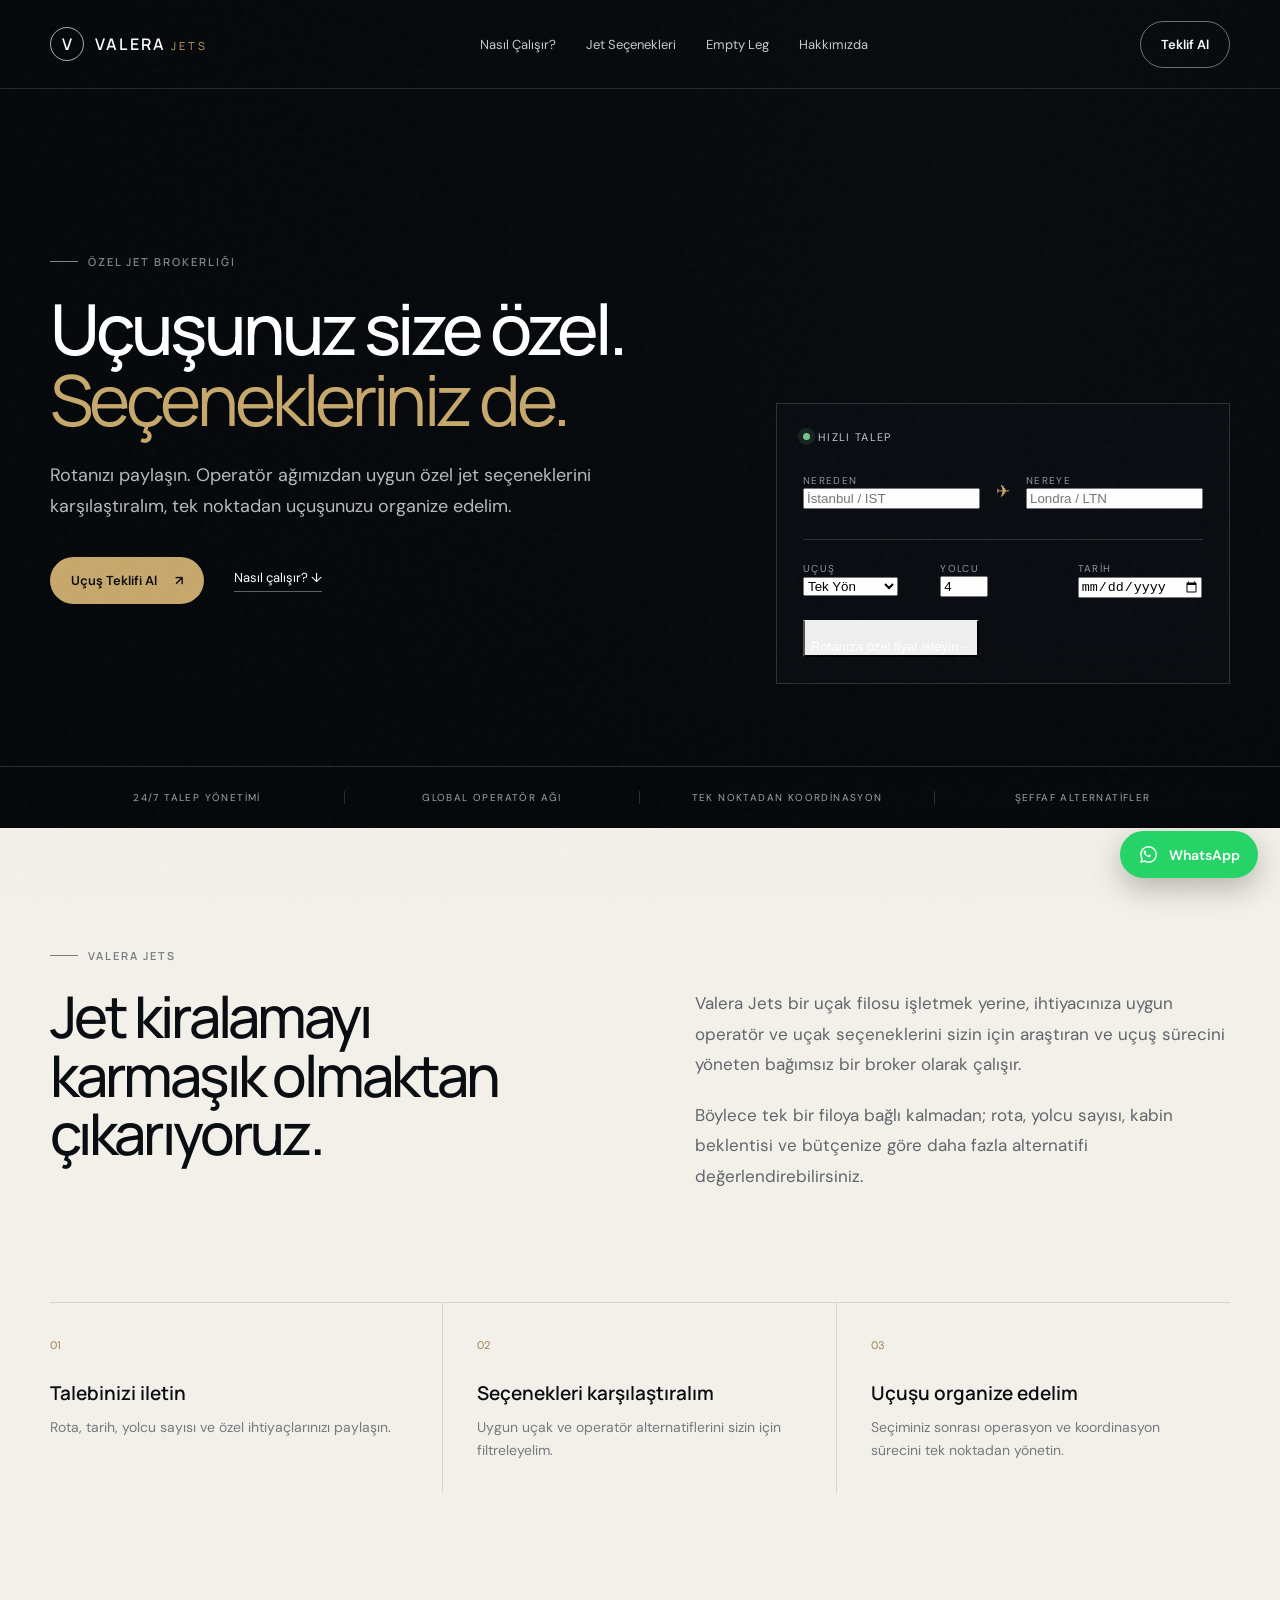
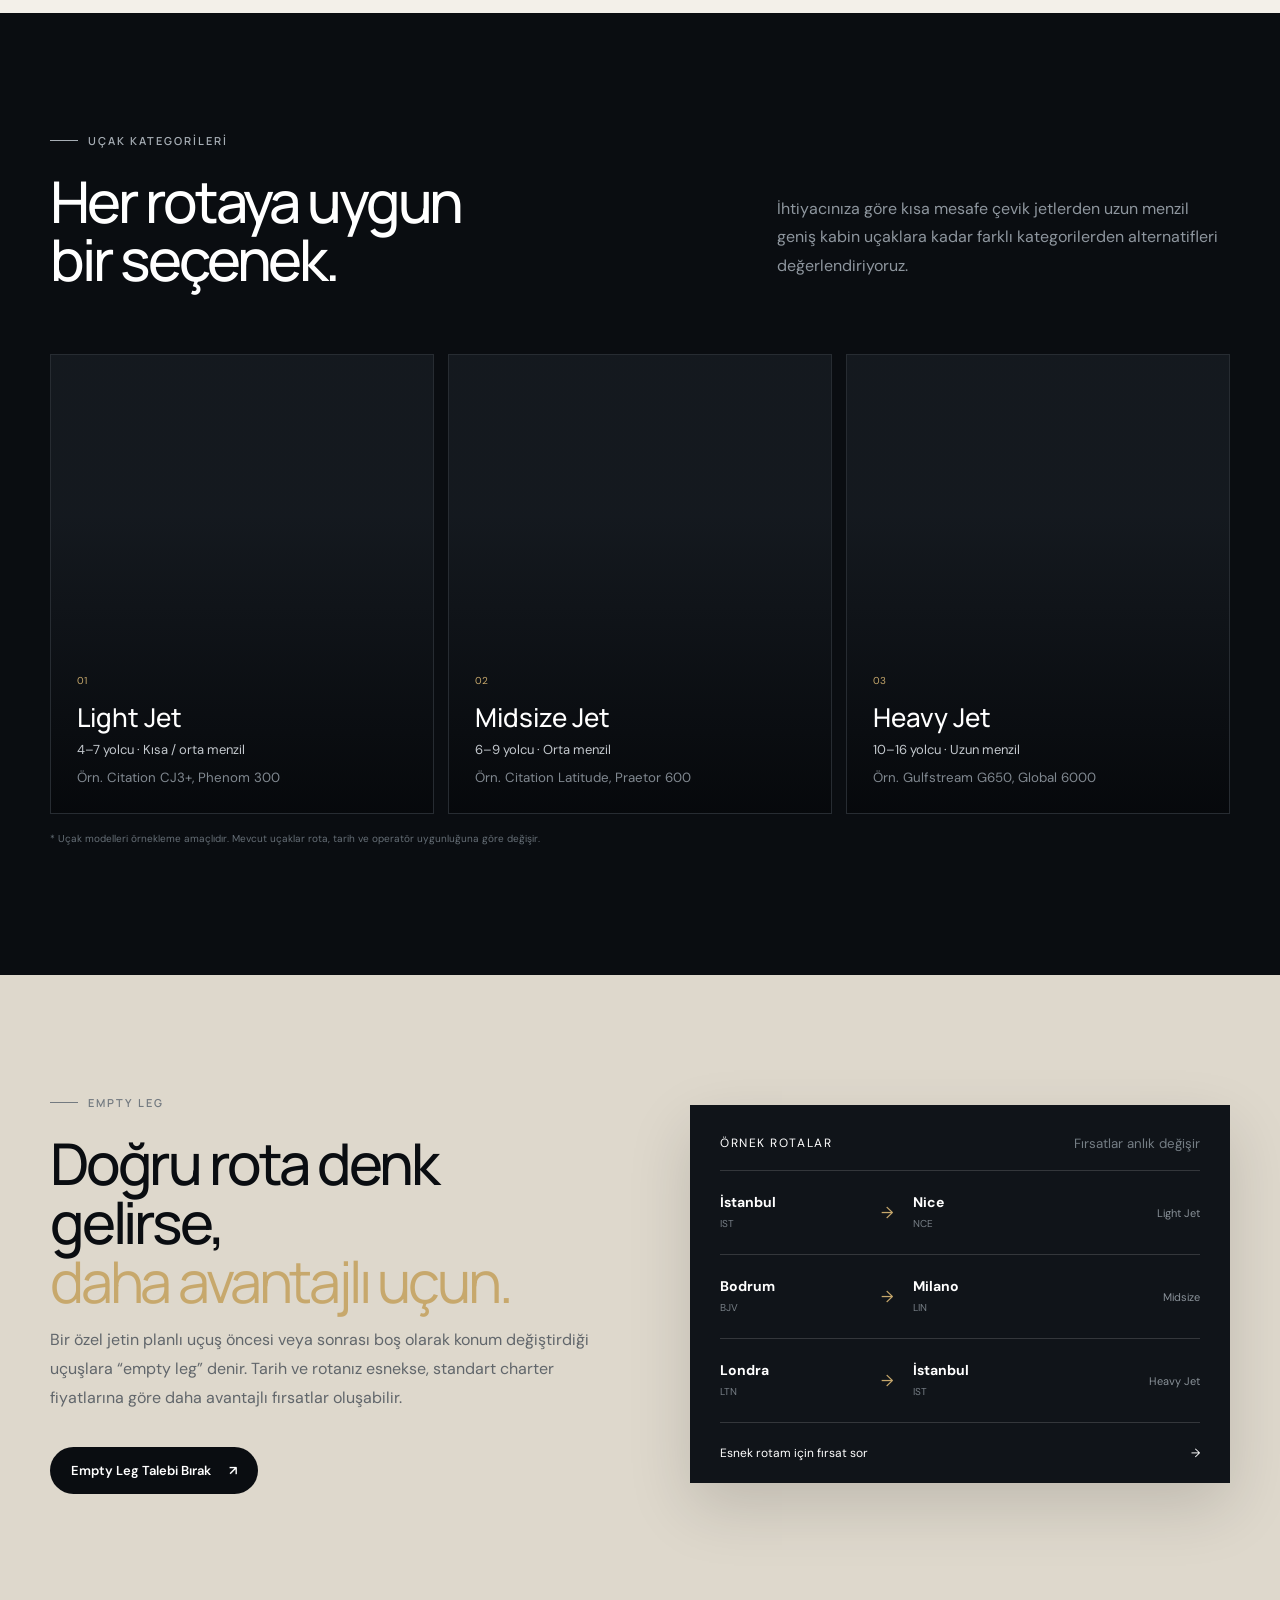
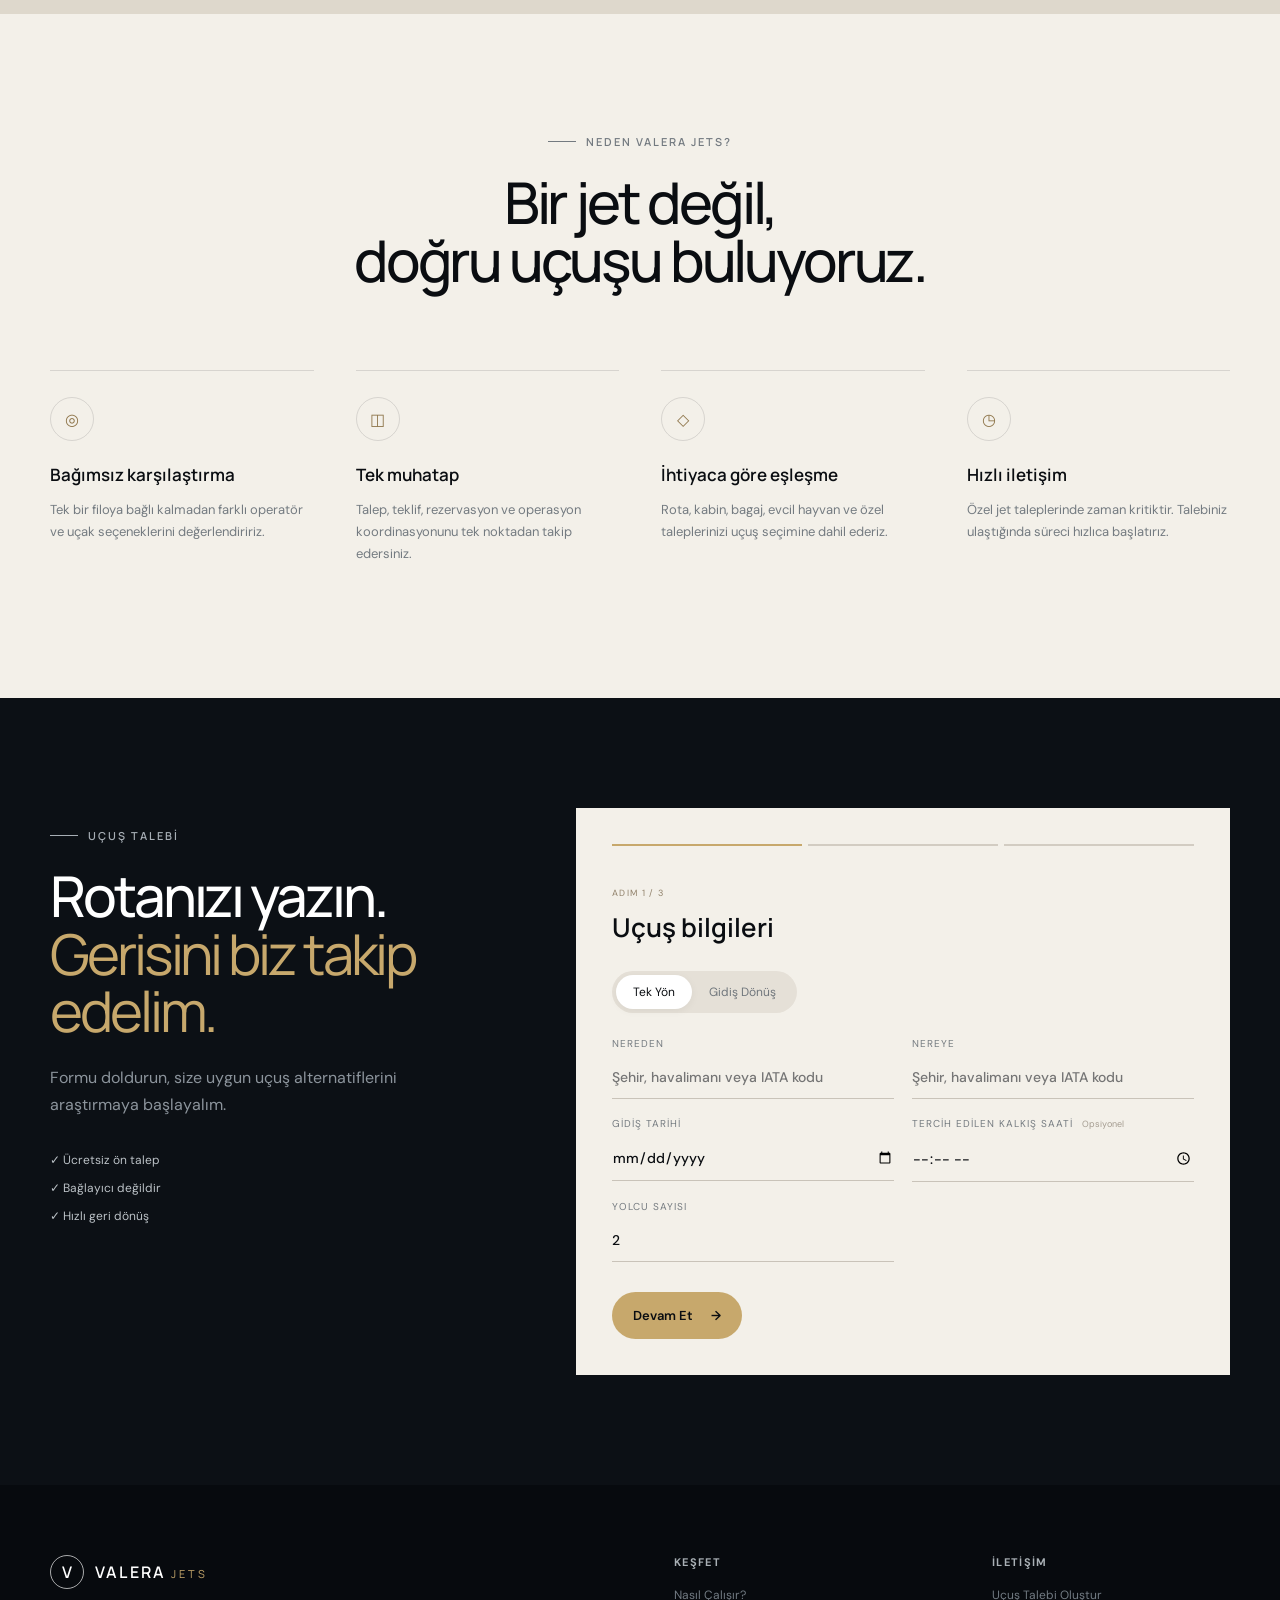
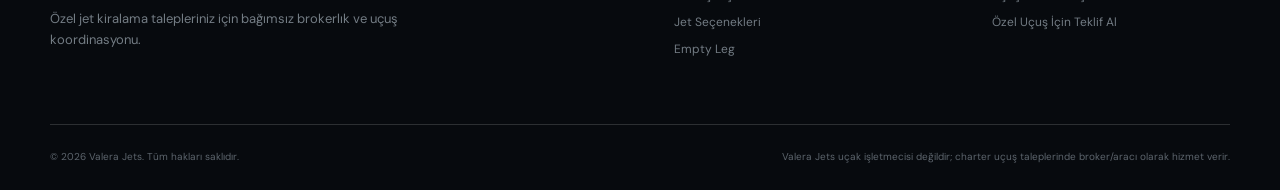
==== commit da07a601: "Make hero quick request card interactive" ====
--- a/index.html
+++ b/index.html
@@ -180,58 +180,107 @@
         </div>
 
 
-        <div class="hero-card reveal delay-1">
+        <div class="hero-card hero-quick-form reveal delay-1">
 
           <div class="live-chip">
             <span class="pulse"></span>
             Hızlı Talep
           </div>
 
-          <div class="route-line">
-
-            <div>
+          <div class="route-line quick-route-line">
+
+            <label class="quick-airport-field">
               <small>Nereden</small>
-              <strong>İstanbul</strong>
-              <span>IST / SAW</span>
-            </div>
-
-            <div class="plane">
+              <div class="airport-autocomplete">
+                <input
+                  id="quickFrom"
+                  type="text"
+                  placeholder="İstanbul / IST"
+                  autocomplete="off"
+                  aria-label="Kalkış havalimanı"
+                  aria-autocomplete="list"
+                  aria-expanded="false"
+                  aria-controls="quickOriginSuggestions"
+                >
+                <div
+                  class="airport-suggestions"
+                  id="quickOriginSuggestions"
+                  role="listbox"
+                ></div>
+              </div>
+            </label>
+
+            <div class="plane" aria-hidden="true">
               ✈
             </div>
 
-            <div>
+            <label class="quick-airport-field quick-airport-field-destination">
               <small>Nereye</small>
-              <strong>Londra</strong>
-              <span>LTN / FAB</span>
-            </div>
-
-          </div>
-
-
-          <div class="flight-meta">
-
-            <div>
+              <div class="airport-autocomplete">
+                <input
+                  id="quickTo"
+                  type="text"
+                  placeholder="Londra / LTN"
+                  autocomplete="off"
+                  aria-label="Varış havalimanı"
+                  aria-autocomplete="list"
+                  aria-expanded="false"
+                  aria-controls="quickDestinationSuggestions"
+                >
+                <div
+                  class="airport-suggestions"
+                  id="quickDestinationSuggestions"
+                  role="listbox"
+                ></div>
+              </div>
+            </label>
+
+          </div>
+
+
+          <div class="flight-meta quick-flight-meta">
+
+            <label class="quick-meta-field">
               <small>Uçuş</small>
-              <strong>Tek Yön</strong>
-            </div>
-
-            <div>
+              <select id="quickTripType" aria-label="Uçuş tipi">
+                <option value="Tek Yön">Tek Yön</option>
+                <option value="Gidiş Dönüş">Gidiş Dönüş</option>
+              </select>
+            </label>
+
+            <label class="quick-meta-field">
               <small>Yolcu</small>
-              <strong>4 Kişi</strong>
-            </div>
-
-            <div>
-              <small>Yanıt</small>
-              <strong>En kısa sürede</strong>
-            </div>
-
-          </div>
-
-
-          <a href="#teklif" class="card-link">
-            Rotanıza özel fiyat isteyin
+              <input
+                id="quickPassengers"
+                type="number"
+                min="1"
+                max="30"
+                value="4"
+                inputmode="numeric"
+                aria-label="Yolcu sayısı"
+              >
+            </label>
+
+            <label class="quick-meta-field">
+              <small>Tarih</small>
+              <input
+                id="quickDeparture"
+                type="date"
+                aria-label="Gidiş tarihi"
+              >
+            </label>
+
+          </div>
+
+
+          <button type="button" class="card-link quick-quote-btn" id="quickQuoteBtn">
+            <span>Rotanıza özel fiyat isteyin</span>
             <span>→</span>
-          </a>
+          </button>
+
+          <div class="quick-form-error" id="quickFormError" hidden>
+            Lütfen kalkış, varış ve tarih bilgilerini tamamlayın.
+          </div>
 
         </div>
 
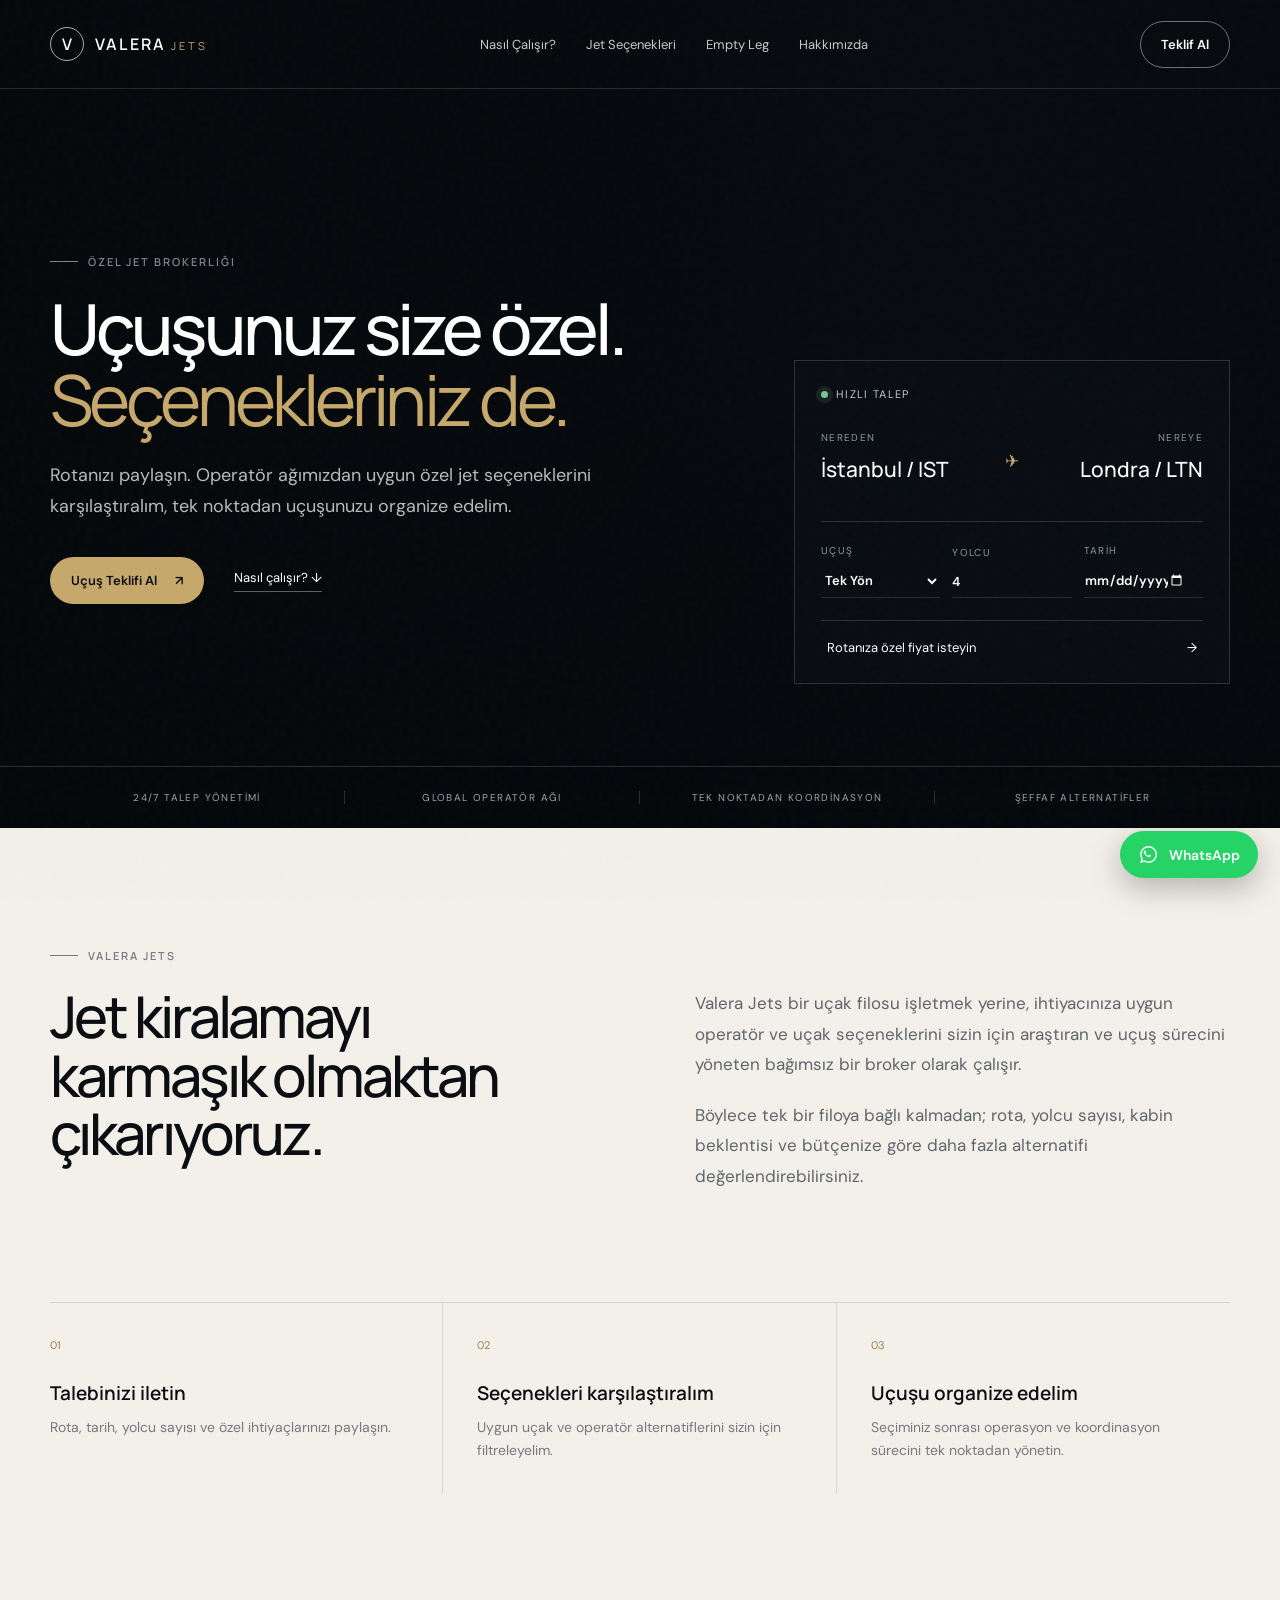
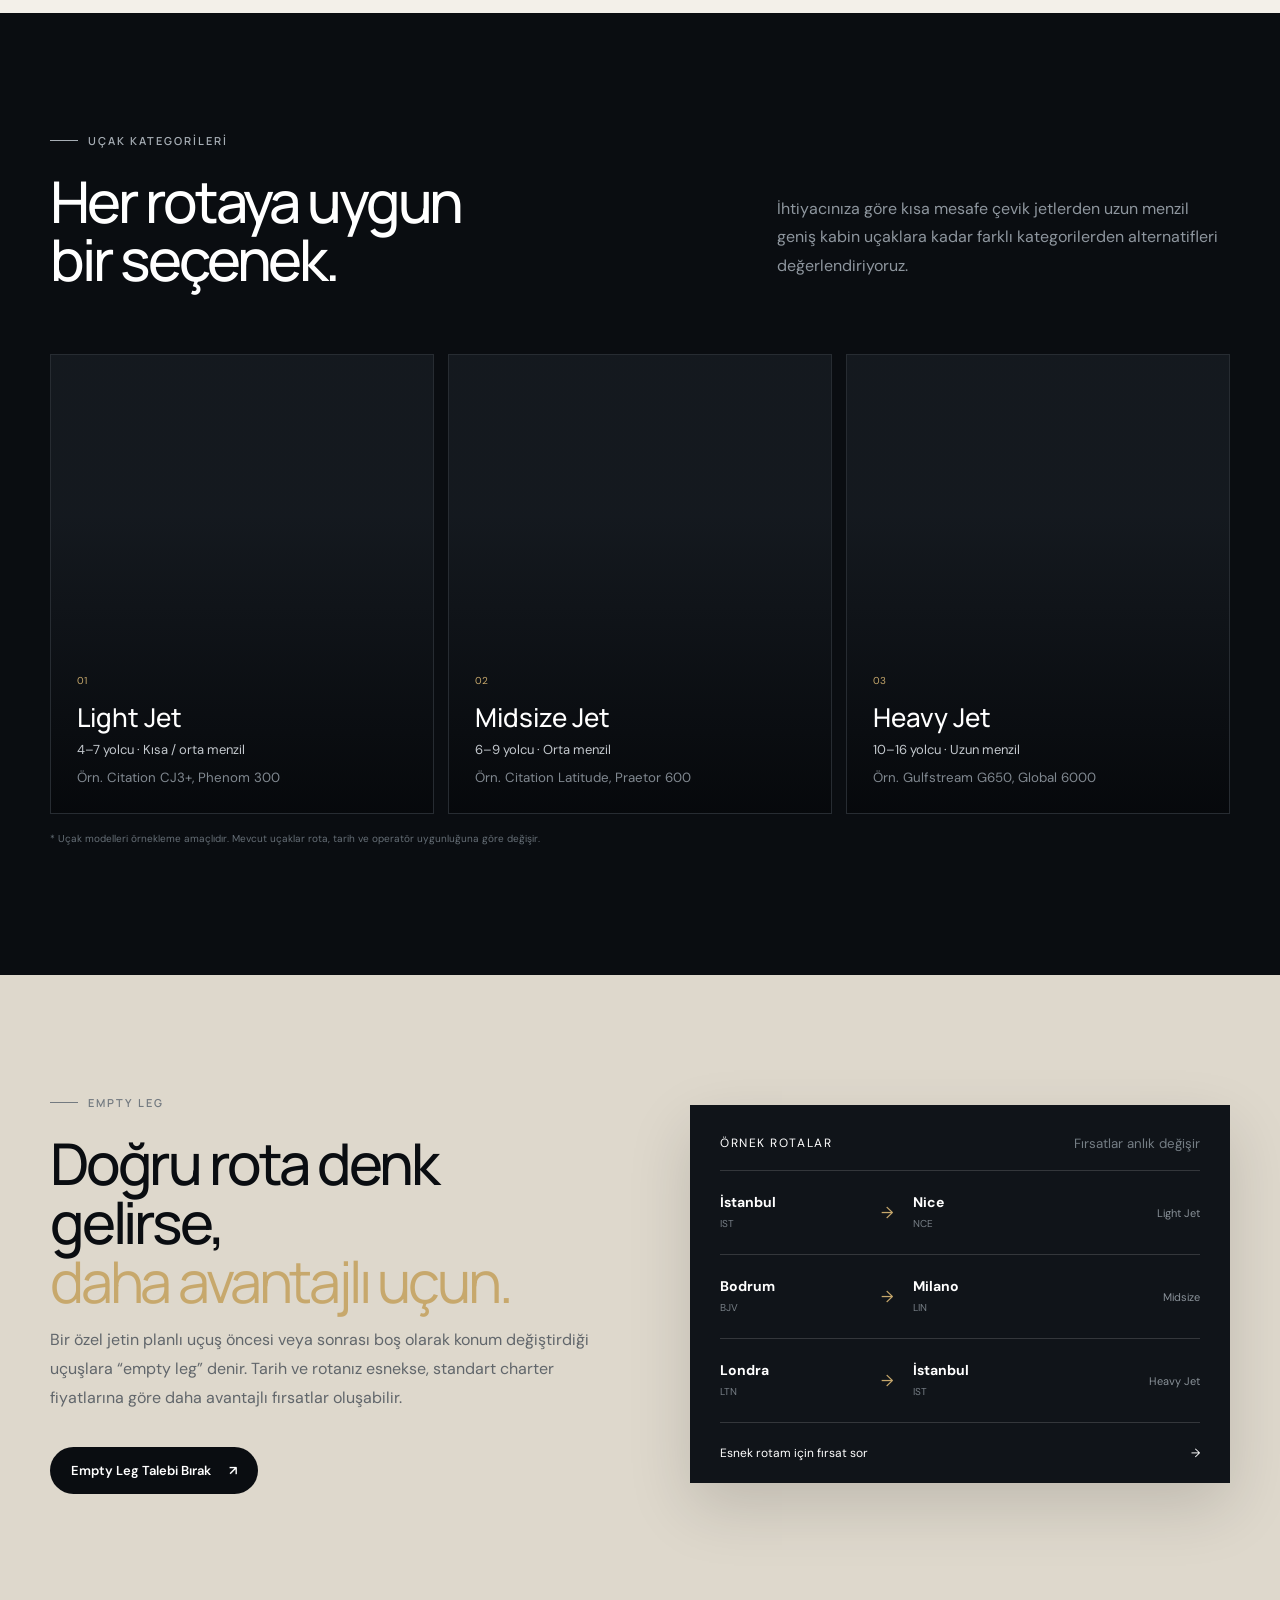
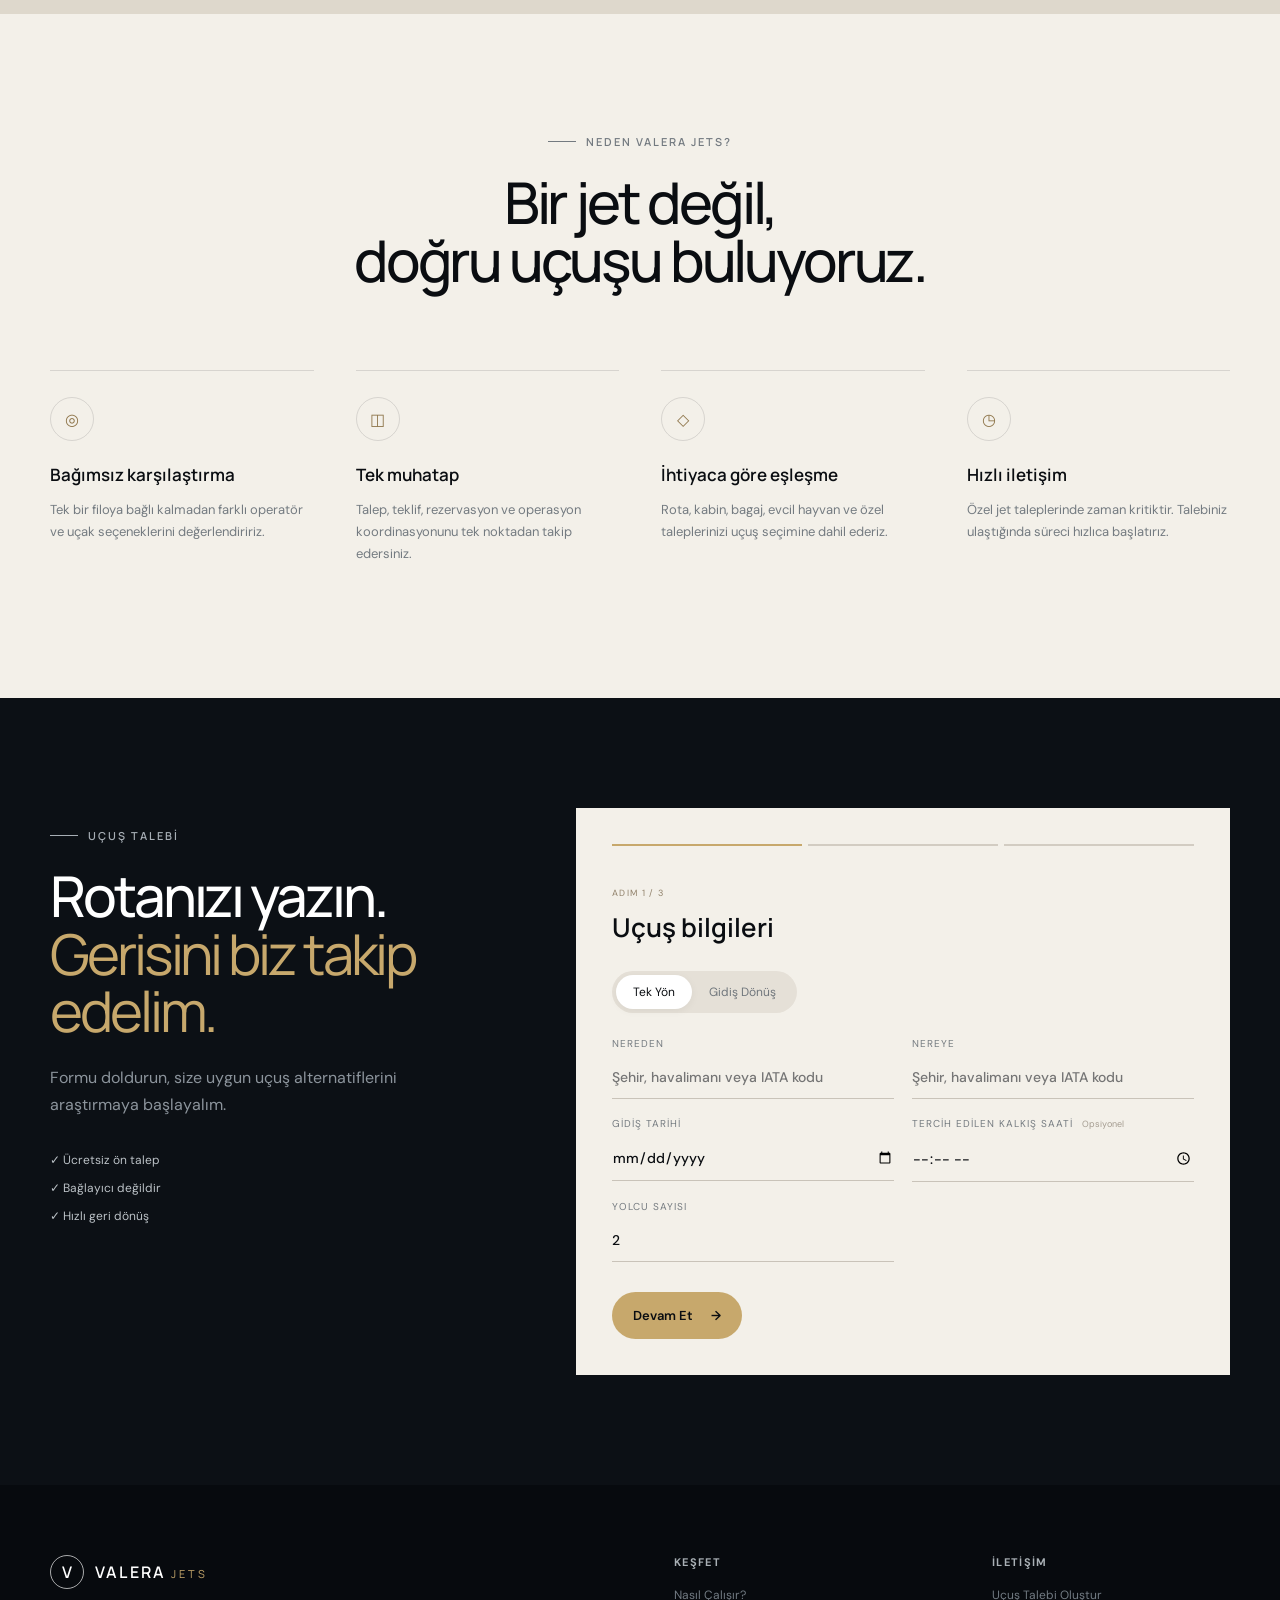
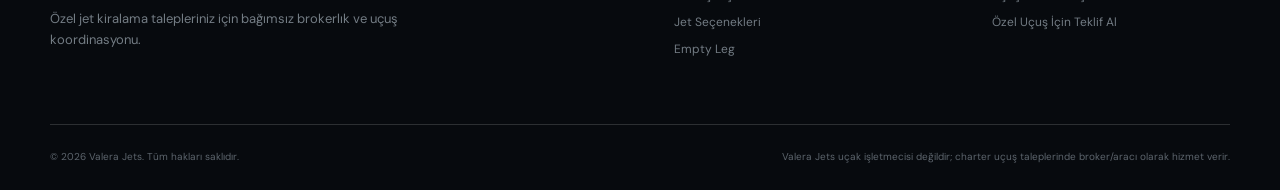
==== commit c4eea6da: "Bust cache for mobile airport autocomplete fix" ====
--- a/index.html
+++ b/index.html
@@ -32,7 +32,7 @@
     rel="stylesheet"
   >
 
-  <link rel="stylesheet" href="styles.css" />
+  <link rel="stylesheet" href="styles.css?v=mobile-airport-2" />
 
   <style>
     /* Direct WhatsApp button */
@@ -1252,7 +1252,7 @@
 
   <script src="supabase-config.js"></script>
   <script src="airports.js"></script>
-  <script src="script.js"></script>
+  <script src="script.js?v=mobile-airport-2"></script>
 
 
   <!-- DIRECT WHATSAPP BUTTON -->
--- a/styles.css
+++ b/styles.css
@@ -49,4 +49,100 @@
 .airport-empty{padding:14px;color:#787e83;font-size:12px;line-height:1.5}
 .airport-hint{padding:9px 14px;background:#f8f5ef;border-bottom:1px solid #eee9e1;font-size:9px;letter-spacing:.1em;text-transform:uppercase;color:#9b8b72}
 .field-optional{font-style:normal;text-transform:none;letter-spacing:0;color:#a49c90;font-size:9px;margin-left:5px}
-@media(max-width:560px){.airport-suggestions{position:fixed;left:14px;right:14px;top:auto;max-height:45vh}.airport-suggestion{grid-template-columns:48px 1fr}.airport-country{display:none}}
+@media(max-width:560px){
+  .airport-suggestions{
+    position:fixed;
+    left:12px;
+    right:12px;
+    top:auto;
+    bottom:calc(12px + env(safe-area-inset-bottom, 0px));
+    width:auto;
+    max-height:min(42vh,340px);
+    overflow-y:auto;
+    overscroll-behavior:contain;
+    -webkit-overflow-scrolling:touch;
+    z-index:10050;
+    border-radius:12px;
+    box-shadow:0 20px 60px rgba(10,13,17,.28);
+  }
+  .airport-suggestion{
+    grid-template-columns:48px minmax(0,1fr);
+    min-height:58px;
+    padding:13px 14px;
+    touch-action:manipulation;
+  }
+  .airport-country{display:none}
+  .airport-hint{
+    position:sticky;
+    top:0;
+    z-index:1;
+    padding:11px 14px;
+  }
+}
+
+
+/* Hero quick request — interactive */
+.hero-quick-form{position:relative;overflow:visible}
+.quick-route-line{grid-template-columns:minmax(0,1fr) auto minmax(0,1fr)}
+.quick-airport-field{display:block;min-width:0}
+.quick-airport-field-destination{text-align:right}
+.quick-airport-field small,.quick-meta-field small{display:block;color:#8e979f;font-size:10px;text-transform:uppercase;letter-spacing:.13em;margin-bottom:7px}
+.quick-airport-field input{
+  width:100%;
+  border:0;
+  border-bottom:1px solid transparent;
+  outline:none;
+  background:transparent;
+  color:#fff;
+  padding:4px 0 7px;
+  font:500 21px var(--font-display);
+  min-width:0;
+  transition:border-color .2s ease;
+}
+.quick-airport-field-destination input{text-align:right}
+.quick-airport-field input::placeholder{color:#fff;opacity:1}
+.quick-airport-field input:focus{border-bottom-color:var(--gold)}
+.quick-airport-field .airport-suggestions{text-align:left;min-width:320px}
+.quick-airport-field-destination .airport-suggestions{left:auto;right:0}
+.quick-flight-meta{align-items:end}
+.quick-meta-field{display:block;min-width:0}
+.quick-meta-field select,.quick-meta-field input{
+  width:100%;
+  min-width:0;
+  border:0;
+  border-bottom:1px solid rgba(255,255,255,.12);
+  outline:none;
+  background:transparent;
+  color:#fff;
+  padding:7px 18px 7px 0;
+  font:600 13px var(--font-body);
+  border-radius:0;
+}
+.quick-meta-field select{cursor:pointer}
+.quick-meta-field select option{color:#0a0d11;background:#fff}
+.quick-meta-field input[type="date"]{color-scheme:dark}
+.quick-meta-field input:focus,.quick-meta-field select:focus{border-bottom-color:var(--gold)}
+.quick-quote-btn{
+  width:100%;
+  border-left:0;
+  border-right:0;
+  border-bottom:0;
+  background:transparent;
+  cursor:pointer;
+  text-align:left;
+  font-family:var(--font-body);
+}
+.quick-quote-btn:hover{color:var(--gold)}
+.quick-form-error{
+  margin-top:12px;
+  color:#e6b7a8;
+  font-size:11px;
+  line-height:1.45;
+}
+@media(max-width:560px){
+  .quick-airport-field .airport-suggestions{min-width:0}
+  .quick-route-line{grid-template-columns:minmax(0,1fr) 24px minmax(0,1fr);gap:9px}
+  .quick-airport-field input{font-size:17px}
+  .quick-flight-meta{grid-template-columns:1fr 1fr}
+  .quick-flight-meta .quick-meta-field:last-child{grid-column:1/-1}
+}
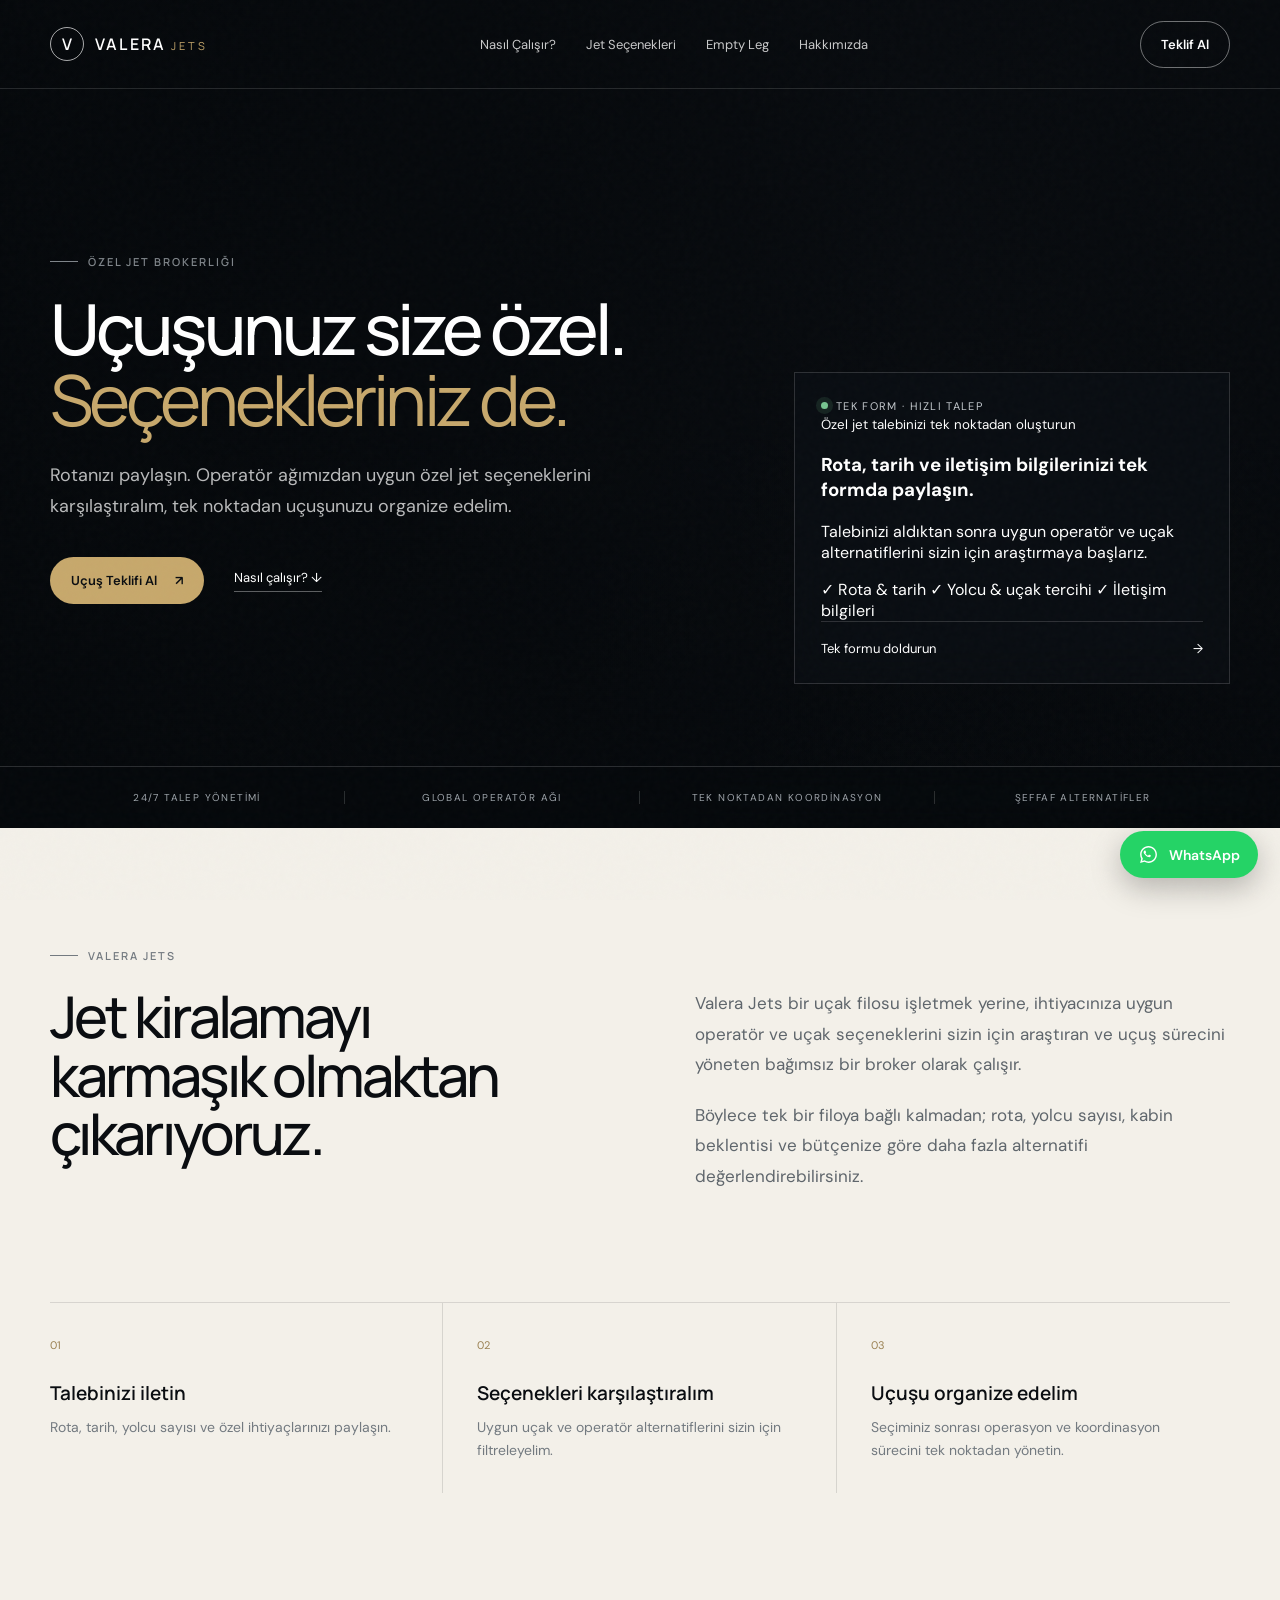
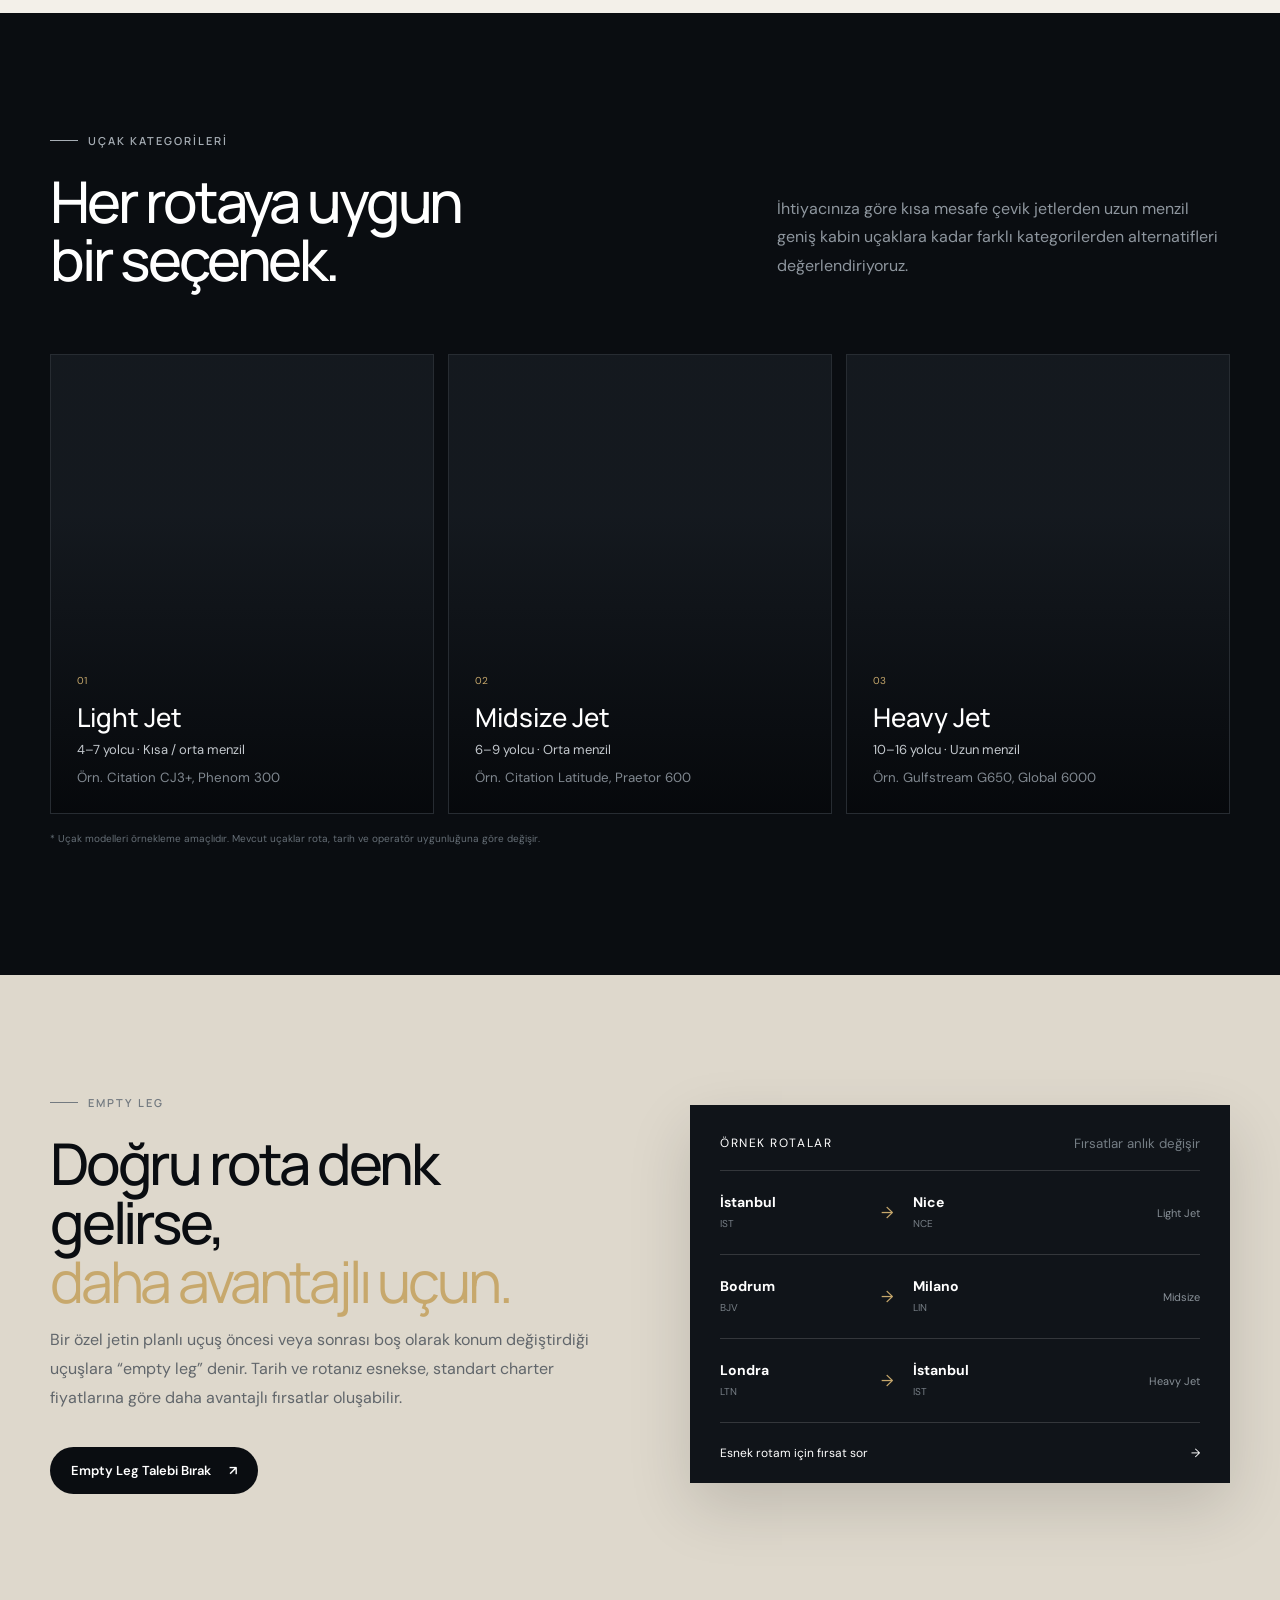
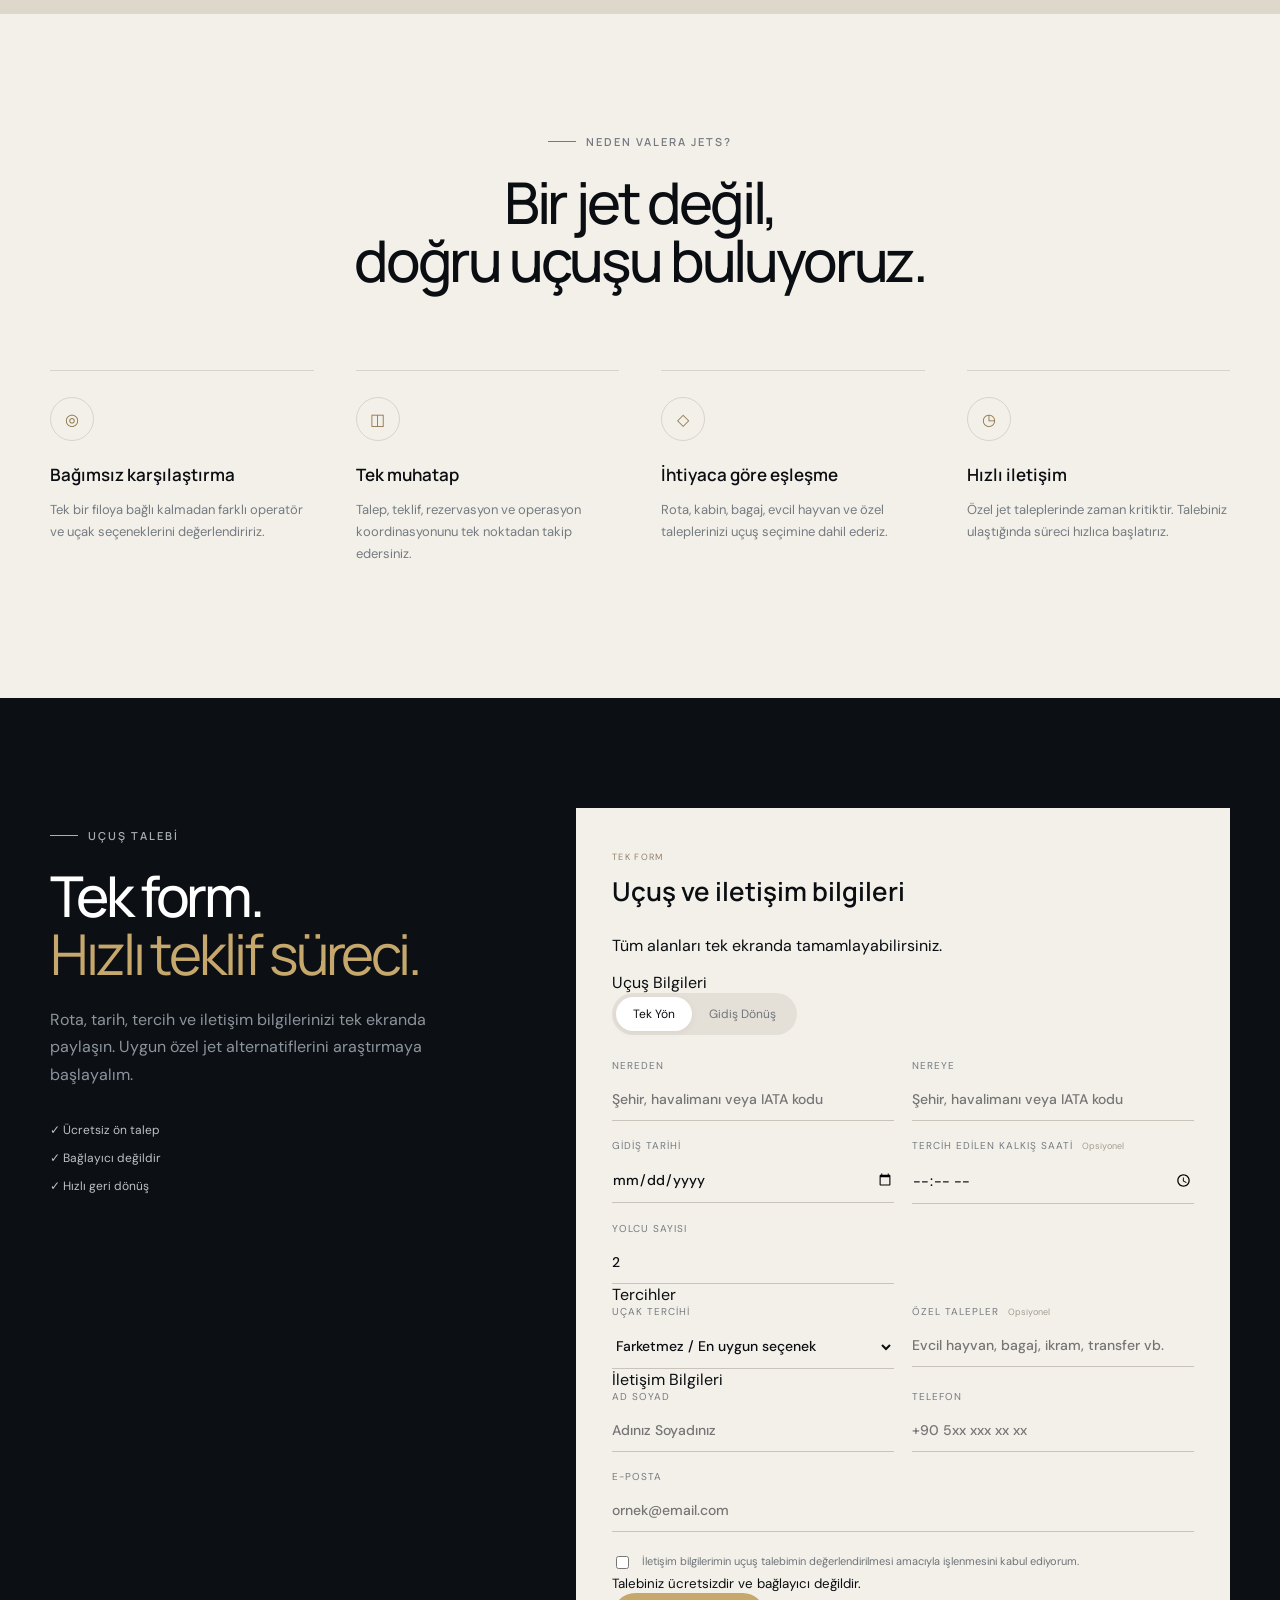
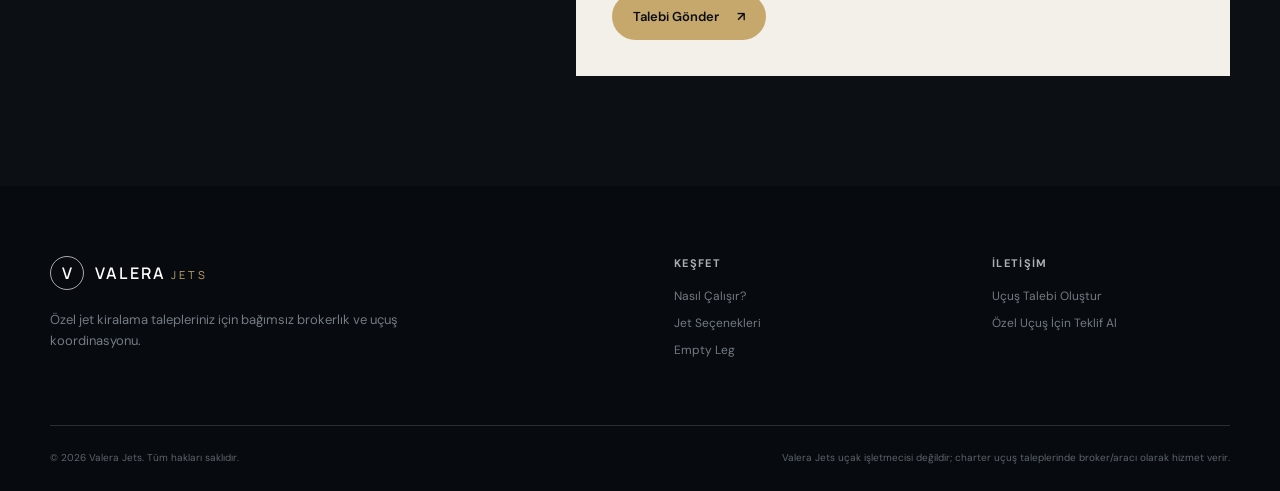
==== commit 1f2ab1ae: "Simplify homepage to one quote form" ====
--- a/index.html
+++ b/index.html
@@ -2,7 +2,7 @@
 <html lang="tr">
 <head>
   <!-- CookieYes Consent Banner -->
-  <script id="cookieyes" type="text/javascript" src="https://cdn-cookieyes.com/client_data/f6e0e3132f2277a491e76fe6/script.js"></script>
+  <script id="cookieyes" type="text/javascript" src="https://cdn-cookieyes.com/client_data/f6e0e3132f2277a491e76fe6/script.js?v=single-form-1"></script>
 
   <!-- Google tag (gtag.js) -->
   <script async src="https://www.googletagmanager.com/gtag/js?id=G-M8W1NW3FCB"></script>
@@ -32,7 +32,7 @@
     rel="stylesheet"
   >
 
-  <link rel="stylesheet" href="styles.css?v=mobile-airport-2" />
+  <link rel="stylesheet" href="styles.css?v=single-form-1" />
 
   <style>
     /* Direct WhatsApp button */
@@ -180,110 +180,31 @@
         </div>
 
 
-        <div class="hero-card hero-quick-form reveal delay-1">
+        <div class="hero-card hero-card-static reveal delay-1">
 
           <div class="live-chip">
             <span class="pulse"></span>
-            Hızlı Talep
-          </div>
-
-          <div class="route-line quick-route-line">
-
-            <label class="quick-airport-field">
-              <small>Nereden</small>
-              <div class="airport-autocomplete">
-                <input
-                  id="quickFrom"
-                  type="text"
-                  placeholder="İstanbul / IST"
-                  autocomplete="off"
-                  aria-label="Kalkış havalimanı"
-                  aria-autocomplete="list"
-                  aria-expanded="false"
-                  aria-controls="quickOriginSuggestions"
-                >
-                <div
-                  class="airport-suggestions"
-                  id="quickOriginSuggestions"
-                  role="listbox"
-                ></div>
-              </div>
-            </label>
-
-            <div class="plane" aria-hidden="true">
-              ✈
-            </div>
-
-            <label class="quick-airport-field quick-airport-field-destination">
-              <small>Nereye</small>
-              <div class="airport-autocomplete">
-                <input
-                  id="quickTo"
-                  type="text"
-                  placeholder="Londra / LTN"
-                  autocomplete="off"
-                  aria-label="Varış havalimanı"
-                  aria-autocomplete="list"
-                  aria-expanded="false"
-                  aria-controls="quickDestinationSuggestions"
-                >
-                <div
-                  class="airport-suggestions"
-                  id="quickDestinationSuggestions"
-                  role="listbox"
-                ></div>
-              </div>
-            </label>
-
-          </div>
-
-
-          <div class="flight-meta quick-flight-meta">
-
-            <label class="quick-meta-field">
-              <small>Uçuş</small>
-              <select id="quickTripType" aria-label="Uçuş tipi">
-                <option value="Tek Yön">Tek Yön</option>
-                <option value="Gidiş Dönüş">Gidiş Dönüş</option>
-              </select>
-            </label>
-
-            <label class="quick-meta-field">
-              <small>Yolcu</small>
-              <input
-                id="quickPassengers"
-                type="number"
-                min="1"
-                max="30"
-                value="4"
-                inputmode="numeric"
-                aria-label="Yolcu sayısı"
-              >
-            </label>
-
-            <label class="quick-meta-field">
-              <small>Tarih</small>
-              <input
-                id="quickDeparture"
-                type="date"
-                aria-label="Gidiş tarihi"
-              >
-            </label>
-
-          </div>
-
-
-          <button type="button" class="card-link quick-quote-btn" id="quickQuoteBtn">
-            <span>Rotanıza özel fiyat isteyin</span>
+            TEK FORM · HIZLI TALEP
+          </div>
+
+          <div class="static-card-copy">
+            <small>Özel jet talebinizi tek noktadan oluşturun</small>
+            <h3>Rota, tarih ve iletişim bilgilerinizi tek formda paylaşın.</h3>
+            <p>Talebinizi aldıktan sonra uygun operatör ve uçak alternatiflerini sizin için araştırmaya başlarız.</p>
+          </div>
+
+          <div class="static-card-points">
+            <span>✓ Rota & tarih</span>
+            <span>✓ Yolcu & uçak tercihi</span>
+            <span>✓ İletişim bilgileri</span>
+          </div>
+
+          <a href="#teklif" class="card-link">
+            Tek formu doldurun
             <span>→</span>
-          </button>
-
-          <div class="quick-form-error" id="quickFormError" hidden>
-            Lütfen kalkış, varış ve tarih bilgilerini tamamlayın.
-          </div>
-
-        </div>
-
+          </a>
+
+        </div>
       </div>
 
 
@@ -690,468 +611,173 @@
           </div>
 
           <h2>
-            Rotanızı yazın.<br>
-            <i>Gerisini biz takip edelim.</i>
+            Tek form.<br>
+            <i>Hızlı teklif süreci.</i>
           </h2>
 
           <p>
-            Formu doldurun, size uygun uçuş alternatiflerini
-            araştırmaya başlayalım.
+            Rota, tarih, tercih ve iletişim bilgilerinizi tek ekranda paylaşın.
+            Uygun özel jet alternatiflerini araştırmaya başlayalım.
           </p>
 
-
           <div class="quote-points">
-
-            <span>
-              ✓ Ücretsiz ön talep
-            </span>
-
-            <span>
-              ✓ Bağlayıcı değildir
-            </span>
-
-            <span>
-              ✓ Hızlı geri dönüş
-            </span>
-
-          </div>
-
-        </div>
-
-
-        <form
-          class="quote-form reveal delay-1"
-          id="quoteForm"
-          novalidate
-        >
-
-          <label
-            class="hp-field"
-            aria-hidden="true"
-          >
+            <span>✓ Ücretsiz ön talep</span>
+            <span>✓ Bağlayıcı değildir</span>
+            <span>✓ Hızlı geri dönüş</span>
+          </div>
+
+        </div>
+
+        <form class="quote-form single-quote-form reveal delay-1" id="quoteForm">
+
+          <label class="hp-field" aria-hidden="true">
             Website
-
-            <input
-              name="website"
-              tabindex="-1"
-              autocomplete="off"
-            >
+            <input name="website" tabindex="-1" autocomplete="off">
           </label>
 
-
-          <div class="form-progress">
-            <span class="active"></span>
-            <span></span>
-            <span></span>
-          </div>
-
-
-          <div
-            class="form-step active"
-            data-step="1"
-          >
-
-            <div class="form-head">
-
-              <small>
-                ADIM 1 / 3
-              </small>
-
-              <h3>
-                Uçuş bilgileri
-              </h3>
-
-            </div>
-
-
-            <div class="trip-toggle">
-
-              <label>
-
-                <input
-                  type="radio"
-                  name="tripType"
-                  value="Tek Yön"
-                  checked
-                >
-
-                <span>
-                  Tek Yön
-                </span>
-
-              </label>
-
-
-              <label>
-
-                <input
-                  type="radio"
-                  name="tripType"
-                  value="Gidiş Dönüş"
-                >
-
-                <span>
-                  Gidiş Dönüş
-                </span>
-
-              </label>
-
-            </div>
-
-
-            <div class="field-grid">
-
-              <label class="field airport-field">
-
-                <span>
-                  Nereden
-                </span>
-
-                <div class="airport-autocomplete">
-
+          <div class="single-form-content">
+
+            <div class="form-head single-form-head">
+              <small>TEK FORM</small>
+              <h3>Uçuş ve iletişim bilgileri</h3>
+              <p>Tüm alanları tek ekranda tamamlayabilirsiniz.</p>
+            </div>
+
+            <div class="single-form-section">
+              <div class="single-form-section-title">Uçuş Bilgileri</div>
+
+              <div class="trip-toggle">
+                <label>
+                  <input type="radio" name="tripType" value="Tek Yön" checked>
+                  <span>Tek Yön</span>
+                </label>
+                <label>
+                  <input type="radio" name="tripType" value="Gidiş Dönüş">
+                  <span>Gidiş Dönüş</span>
+                </label>
+              </div>
+
+              <div class="field-grid">
+                <label class="field">
+                  <span>Nereden</span>
                   <input
                     name="from"
                     required
+                    list="airportOptions"
+                    inputmode="search"
                     placeholder="Şehir, havalimanı veya IATA kodu"
                     autocomplete="off"
-                    aria-autocomplete="list"
-                    aria-expanded="false"
-                    aria-controls="originSuggestions"
                   >
-
-                  <div
-                    class="airport-suggestions"
-                    id="originSuggestions"
-                    role="listbox"
-                  ></div>
-
-                </div>
-
-              </label>
-
-
-              <label class="field airport-field">
-
-                <span>
-                  Nereye
-                </span>
-
-                <div class="airport-autocomplete">
-
+                </label>
+
+                <label class="field">
+                  <span>Nereye</span>
                   <input
                     name="to"
                     required
+                    list="airportOptions"
+                    inputmode="search"
                     placeholder="Şehir, havalimanı veya IATA kodu"
                     autocomplete="off"
-                    aria-autocomplete="list"
-                    aria-expanded="false"
-                    aria-controls="destinationSuggestions"
                   >
-
-                  <div
-                    class="airport-suggestions"
-                    id="destinationSuggestions"
-                    role="listbox"
-                  ></div>
-
-                </div>
-
+                </label>
+
+                <label class="field">
+                  <span>Gidiş tarihi</span>
+                  <input name="departure" required type="date">
+                </label>
+
+                <label class="field return-field hidden">
+                  <span>Dönüş tarihi</span>
+                  <input name="returnDate" type="date">
+                </label>
+
+                <label class="field">
+                  <span>Tercih edilen kalkış saati <em class="field-optional">Opsiyonel</em></span>
+                  <input name="departureTime" type="time" step="900">
+                </label>
+
+                <label class="field">
+                  <span>Yolcu sayısı</span>
+                  <input name="passengers" required type="number" min="1" max="30" value="2">
+                </label>
+              </div>
+            </div>
+
+            <div class="single-form-section">
+              <div class="single-form-section-title">Tercihler</div>
+
+              <div class="field-grid">
+                <label class="field">
+                  <span>Uçak tercihi</span>
+                  <select name="jetType">
+                    <option>Farketmez / En uygun seçenek</option>
+                    <option>Light Jet</option>
+                    <option>Midsize Jet</option>
+                    <option>Heavy Jet</option>
+                  </select>
+                </label>
+
+                <label class="field">
+                  <span>Özel talepler <em class="field-optional">Opsiyonel</em></span>
+                  <input name="notes" placeholder="Evcil hayvan, bagaj, ikram, transfer vb.">
+                </label>
+              </div>
+            </div>
+
+            <div class="single-form-section">
+              <div class="single-form-section-title">İletişim Bilgileri</div>
+
+              <div class="field-grid">
+                <label class="field">
+                  <span>Ad Soyad</span>
+                  <input name="name" required autocomplete="name" placeholder="Adınız Soyadınız">
+                </label>
+
+                <label class="field">
+                  <span>Telefon</span>
+                  <input name="phone" required type="tel" inputmode="tel" autocomplete="tel" placeholder="+90 5xx xxx xx xx">
+                </label>
+
+                <label class="field full">
+                  <span>E-posta</span>
+                  <input name="email" required type="email" autocomplete="email" placeholder="ornek@email.com">
+                </label>
+              </div>
+
+              <label class="check">
+                <input type="checkbox" required name="kvkk">
+                <span>
+                  İletişim bilgilerimin uçuş talebimin değerlendirilmesi amacıyla işlenmesini kabul ediyorum.
+                </span>
               </label>
-
-
-              <label class="field">
-
-                <span>
-                  Gidiş tarihi
-                </span>
-
-                <input
-                  name="departure"
-                  required
-                  type="date"
-                >
-
-              </label>
-
-
-              <label class="field return-field hidden">
-
-                <span>
-                  Dönüş tarihi
-                </span>
-
-                <input
-                  name="returnDate"
-                  type="date"
-                >
-
-              </label>
-
-
-              <label class="field">
-
-                <span>
-                  Tercih edilen kalkış saati
-                  <em class="field-optional">
-                    Opsiyonel
-                  </em>
-                </span>
-
-                <input
-                  name="departureTime"
-                  type="time"
-                  step="900"
-                >
-
-              </label>
-
-
-              <label class="field">
-
-                <span>
-                  Yolcu sayısı
-                </span>
-
-                <input
-                  name="passengers"
-                  required
-                  type="number"
-                  min="1"
-                  max="30"
-                  value="2"
-                >
-
-              </label>
-
-            </div>
-
-
-            <button
-              type="button"
-              class="btn btn-primary form-next"
-            >
-              Devam Et
-              <span>→</span>
-            </button>
-
-          </div>
-
-
-          <div
-            class="form-step"
-            data-step="2"
-          >
-
-            <div class="form-head">
-
-              <small>
-                ADIM 2 / 3
-              </small>
-
-              <h3>
-                Tercihleriniz
-              </h3>
-
-            </div>
-
-
-            <div class="field-grid one-col">
-
-              <label class="field">
-
-                <span>
-                  Uçak tercihi
-                </span>
-
-                <select name="jetType">
-                  <option>Farketmez / En uygun seçenek</option>
-                  <option>Light Jet</option>
-                  <option>Midsize Jet</option>
-                  <option>Heavy Jet</option>
-                </select>
-
-              </label>
-
-
-              <label class="field">
-
-                <span>
-                  Özel talepler
-                </span>
-
-                <textarea
-                  name="notes"
-                  rows="5"
-                  placeholder="Evcil hayvan, özel bagaj, ikram, transfer vb."
-                ></textarea>
-
-              </label>
-
-            </div>
-
-
-            <div class="form-actions">
-
-              <button
-                type="button"
-                class="btn btn-ghost form-back"
-              >
-                ← Geri
-              </button>
-
-              <button
-                type="button"
-                class="btn btn-primary form-next"
-              >
-                Devam Et
-                <span>→</span>
-              </button>
-
-            </div>
-
-          </div>
-
-
-          <div
-            class="form-step"
-            data-step="3"
-          >
-
-            <div class="form-head">
-
-              <small>
-                ADIM 3 / 3
-              </small>
-
-              <h3>
-                İletişim bilgileriniz
-              </h3>
-
-            </div>
-
-
-            <div class="field-grid">
-
-              <label class="field">
-
-                <span>
-                  Ad Soyad
-                </span>
-
-                <input
-                  name="name"
-                  required
-                  placeholder="Adınız Soyadınız"
-                >
-
-              </label>
-
-
-              <label class="field">
-
-                <span>
-                  Telefon
-                </span>
-
-                <input
-                  name="phone"
-                  required
-                  placeholder="+90 5xx xxx xx xx"
-                >
-
-              </label>
-
-
-              <label class="field full">
-
-                <span>
-                  E-posta
-                </span>
-
-                <input
-                  name="email"
-                  required
-                  type="email"
-                  placeholder="ornek@email.com"
-                >
-
-              </label>
-
-            </div>
-
-
-            <label class="check">
-
-              <input
-                type="checkbox"
-                required
-                name="kvkk"
-              >
-
-              <span>
-                İletişim bilgilerimin uçuş talebimin değerlendirilmesi
-                amacıyla işlenmesini kabul ediyorum.
-              </span>
-
-            </label>
-
-
-            <div class="form-actions">
-
-              <button
-                type="button"
-                class="btn btn-ghost form-back"
-              >
-                ← Geri
-              </button>
-
-              <button
-                type="submit"
-                class="btn btn-primary"
-              >
+            </div>
+
+            <div class="single-form-submit">
+              <div>
+                <small>Talebiniz ücretsizdir ve bağlayıcı değildir.</small>
+              </div>
+              <button type="submit" class="btn btn-primary">
                 Talebi Gönder
                 <span>↗</span>
               </button>
-
-            </div>
-
-          </div>
-
-
-          <div
-            class="form-error"
-            role="alert"
-            hidden
-          ></div>
-
-
-          <div
-            class="form-success"
-            hidden
-          >
-
-            <div class="success-icon">
-              ✓
-            </div>
-
-            <h3>
-              Uçuş talebiniz alındı.
-            </h3>
-
+            </div>
+
+            <div class="form-error" role="alert" hidden></div>
+
+          </div>
+
+          <div class="form-success" hidden>
+            <div class="success-icon">✓</div>
+            <h3>Uçuş talebiniz alındı.</h3>
             <p>
               Talebiniz Valera Jets ekibine ulaştı.
-              Uçuş alternatiflerini değerlendirdikten sonra sizinle
-              en kısa sürede iletişime geçeceğiz.
+              Uçuş alternatiflerini değerlendirdikten sonra sizinle en kısa sürede iletişime geçeceğiz.
             </p>
-
-            <button
-              type="button"
-              class="btn btn-outline reset-form"
-            >
-              Yeni Talep
-            </button>
-
-          </div>
+            <button type="button" class="btn btn-outline reset-form">Yeni Talep</button>
+          </div>
+
+          <datalist id="airportOptions"></datalist>
 
         </form>
 
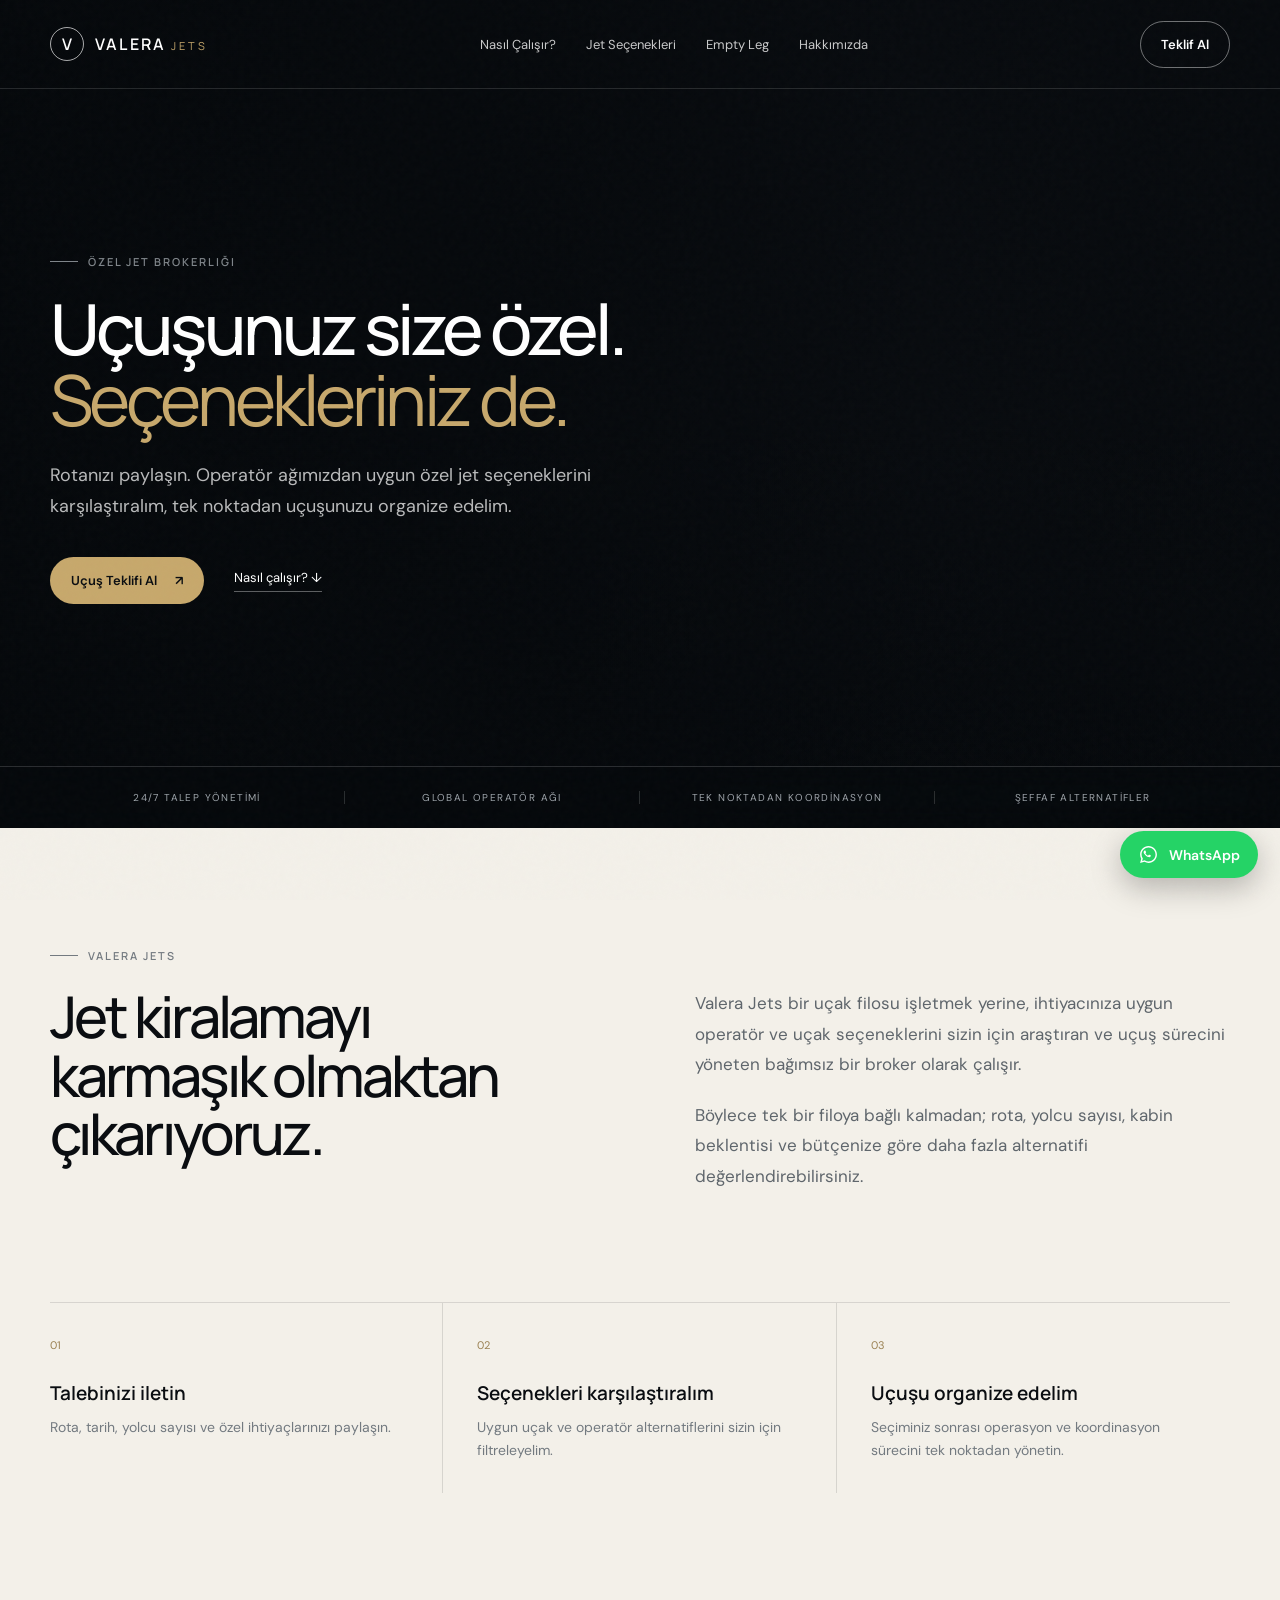
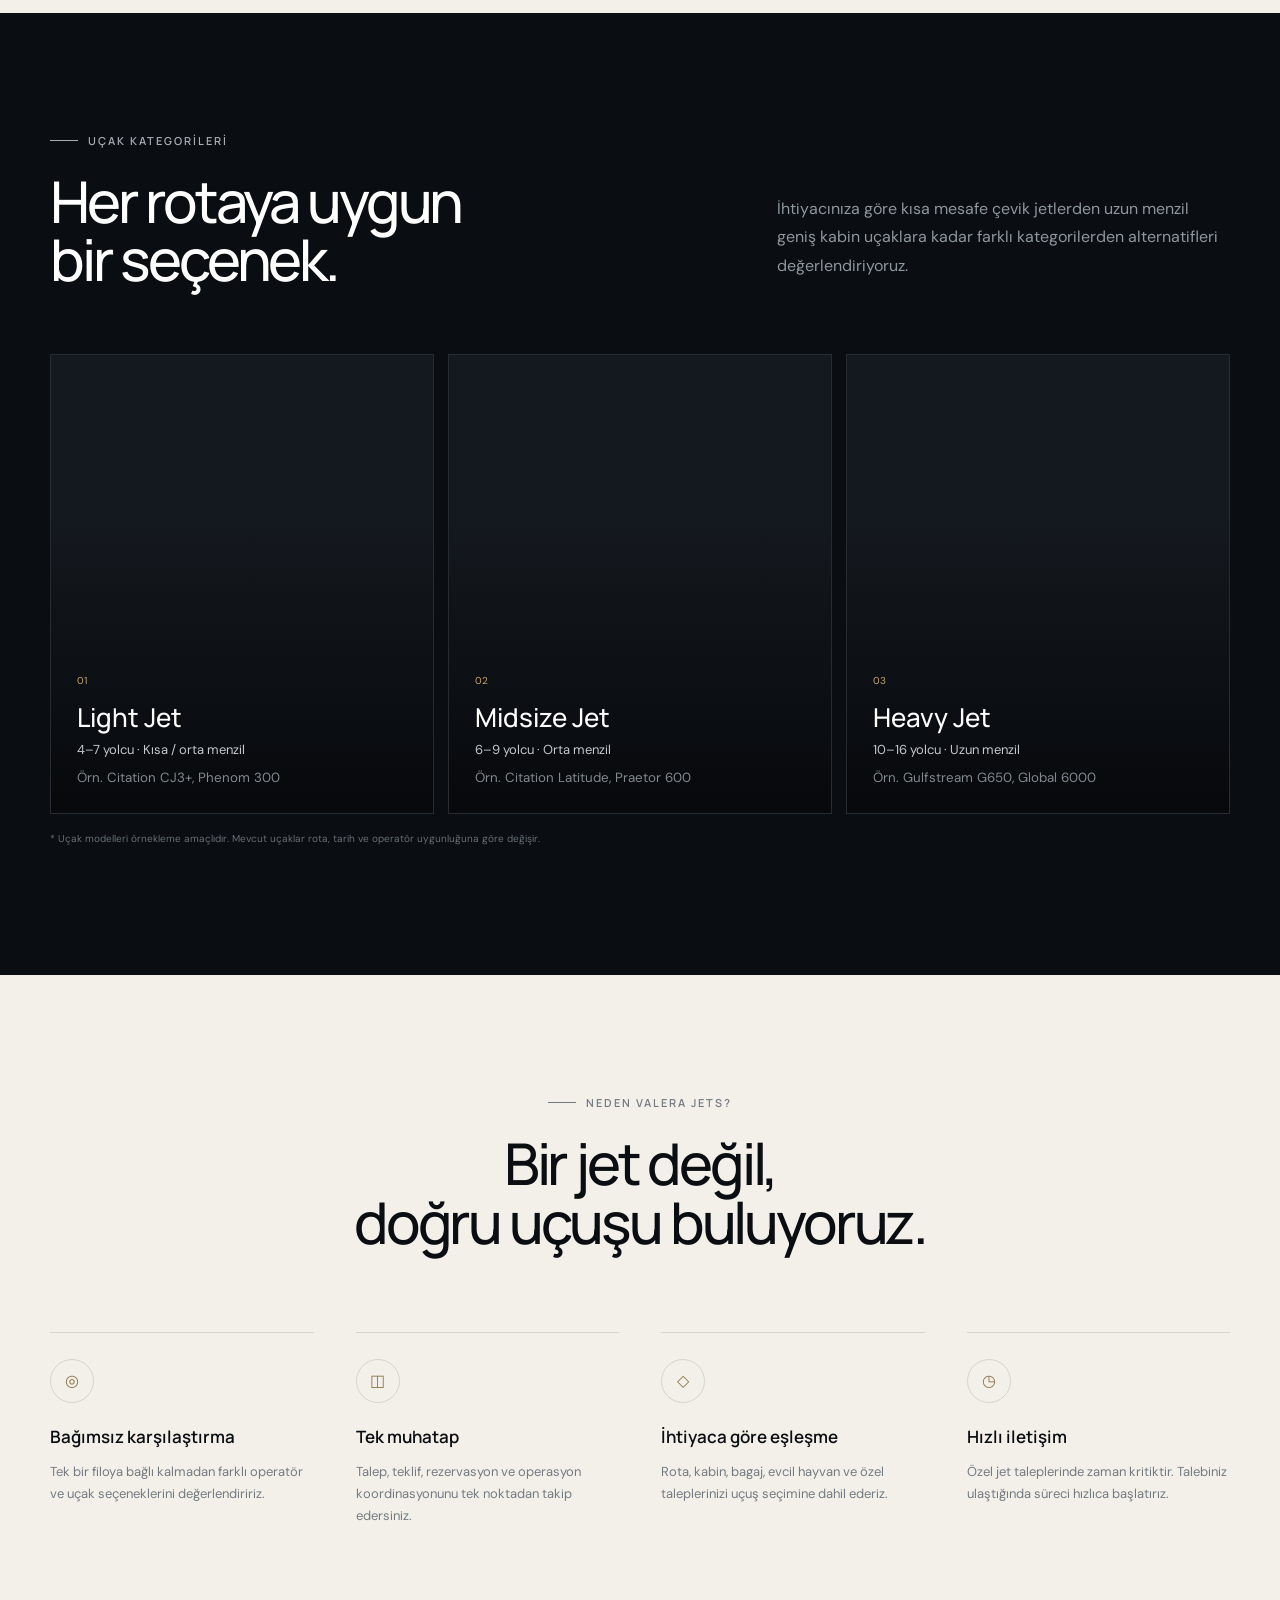
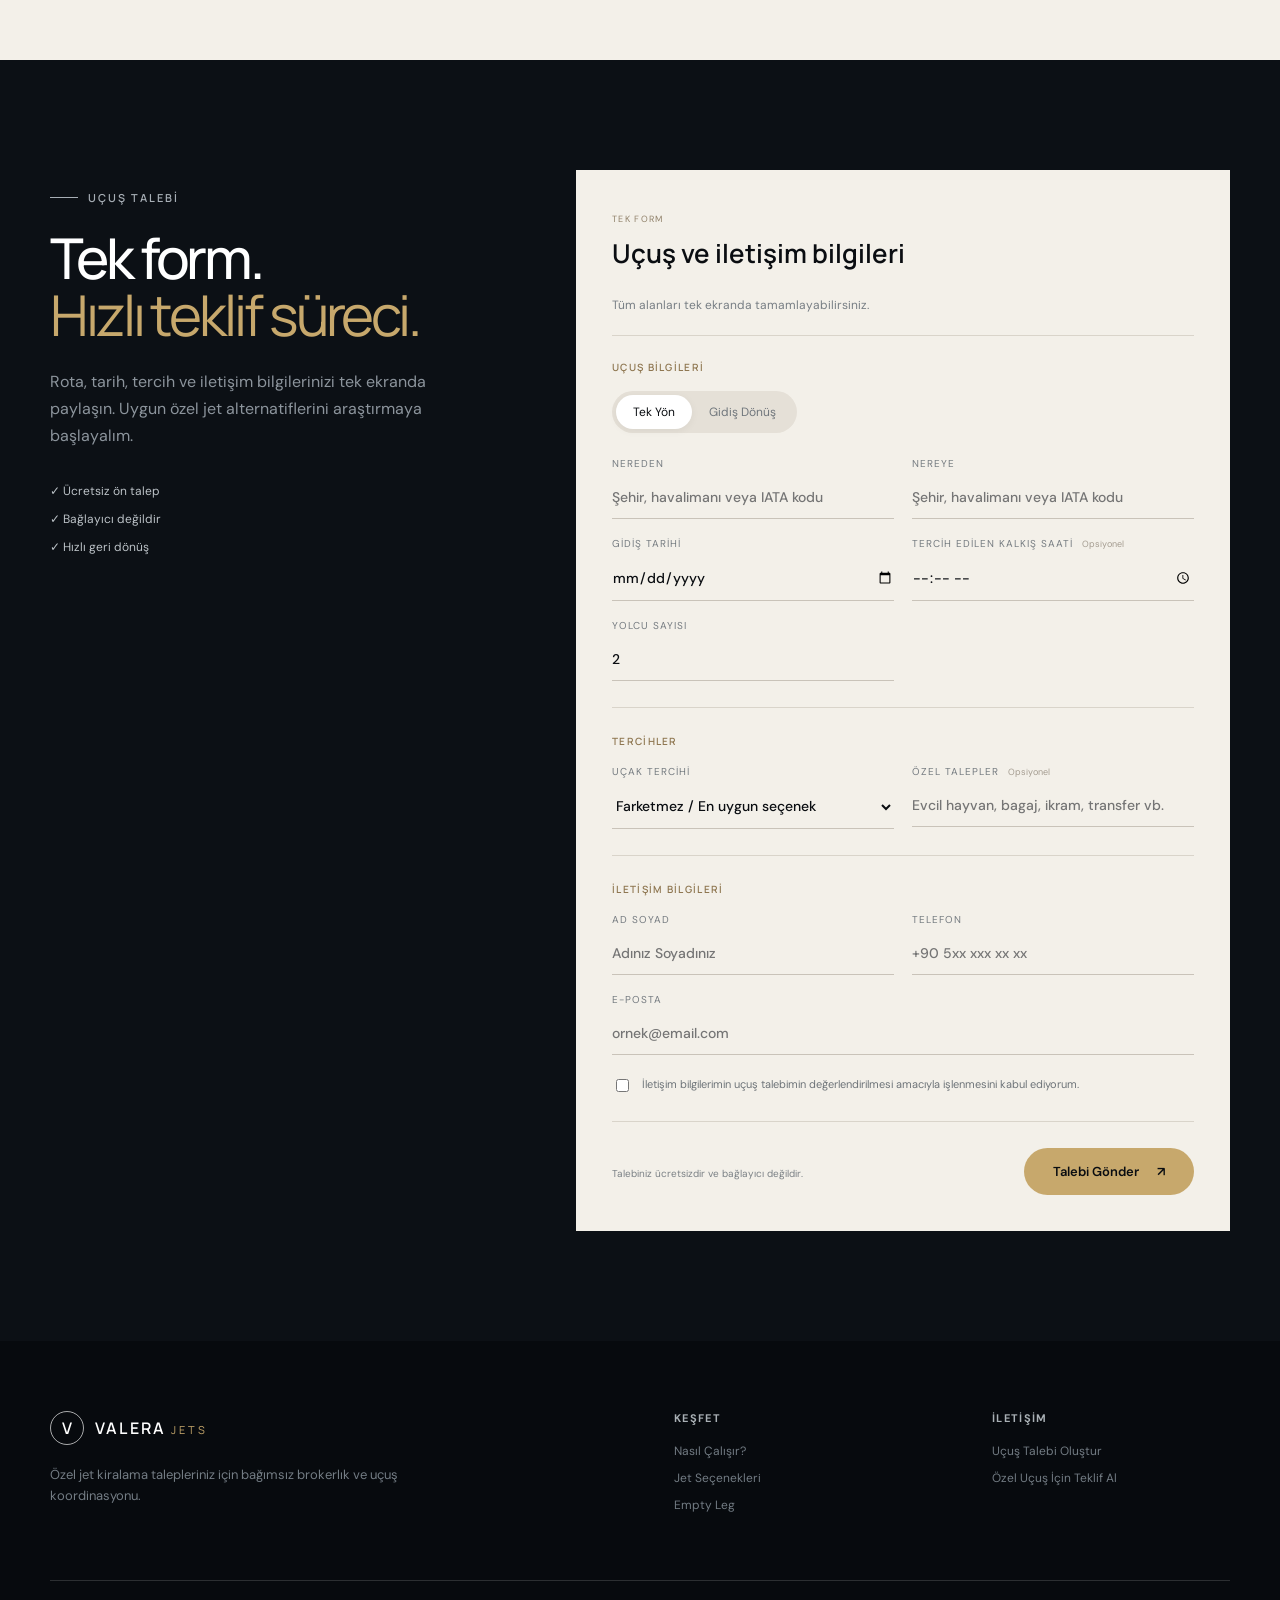
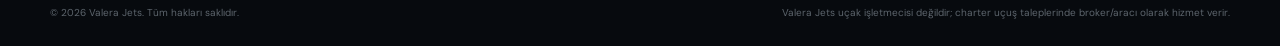
==== commit 2f0c09ac: "Remove hero request card and move Empty Leg off homepage" ====
--- a/index.html
+++ b/index.html
@@ -32,7 +32,7 @@
     rel="stylesheet"
   >
 
-  <link rel="stylesheet" href="styles.css?v=single-form-1" />
+  <link rel="stylesheet" href="styles.css?v=empty-leg-page-1" />
 
   <style>
     /* Direct WhatsApp button */
@@ -108,7 +108,7 @@
       <div class="nav-links">
         <a href="#nasil-calisir">Nasıl Çalışır?</a>
         <a href="#jetler">Jet Seçenekleri</a>
-        <a href="#empty-leg">Empty Leg</a>
+        <a href="empty-leg.html">Empty Leg</a>
         <a href="#hakkimizda">Hakkımızda</a>
       </div>
 
@@ -129,7 +129,7 @@
     <div class="mobile-menu">
       <a href="#nasil-calisir">Nasıl Çalışır?</a>
       <a href="#jetler">Jet Seçenekleri</a>
-      <a href="#empty-leg">Empty Leg</a>
+      <a href="empty-leg.html">Empty Leg</a>
       <a href="#hakkimizda">Hakkımızda</a>
       <a href="#teklif">Teklif Al</a>
     </div>
@@ -144,7 +144,7 @@
       <div class="hero-media" aria-hidden="true"></div>
       <div class="hero-overlay"></div>
 
-      <div class="container hero-inner">
+      <div class="container hero-inner hero-inner-single">
 
         <div class="hero-copy reveal">
 
@@ -180,31 +180,7 @@
         </div>
 
 
-        <div class="hero-card hero-card-static reveal delay-1">
-
-          <div class="live-chip">
-            <span class="pulse"></span>
-            TEK FORM · HIZLI TALEP
-          </div>
-
-          <div class="static-card-copy">
-            <small>Özel jet talebinizi tek noktadan oluşturun</small>
-            <h3>Rota, tarih ve iletişim bilgilerinizi tek formda paylaşın.</h3>
-            <p>Talebinizi aldıktan sonra uygun operatör ve uçak alternatiflerini sizin için araştırmaya başlarız.</p>
-          </div>
-
-          <div class="static-card-points">
-            <span>✓ Rota & tarih</span>
-            <span>✓ Yolcu & uçak tercihi</span>
-            <span>✓ İletişim bilgileri</span>
-          </div>
-
-          <a href="#teklif" class="card-link">
-            Tek formu doldurun
-            <span>→</span>
-          </a>
-
-        </div>
+        
       </div>
 
 
@@ -392,112 +368,7 @@
     </section>
 
 
-    <section class="section empty-leg" id="empty-leg">
-
-      <div class="container empty-grid">
-
-        <div class="empty-copy reveal">
-
-          <div class="eyebrow dark">
-            <span></span>
-            EMPTY LEG
-          </div>
-
-          <h2>
-            Doğru rota denk gelirse,<br>
-            <i>daha avantajlı uçun.</i>
-          </h2>
-
-          <p>
-            Bir özel jetin planlı uçuş öncesi veya sonrası boş olarak
-            konum değiştirdiği uçuşlara “empty leg” denir. Tarih ve rotanız
-            esnekse, standart charter fiyatlarına göre daha avantajlı
-            fırsatlar oluşabilir.
-          </p>
-
-          <a href="#teklif" class="btn btn-dark">
-            Empty Leg Talebi Bırak
-            <span>↗</span>
-          </a>
-
-        </div>
-
-
-        <div class="empty-board reveal delay-1">
-
-          <div class="board-top">
-            <span>Örnek Rotalar</span>
-            <small>Fırsatlar anlık değişir</small>
-          </div>
-
-
-          <div class="board-row">
-
-            <div>
-              <b>İstanbul</b>
-              <span>IST</span>
-            </div>
-
-            <i>→</i>
-
-            <div>
-              <b>Nice</b>
-              <span>NCE</span>
-            </div>
-
-            <em>Light Jet</em>
-
-          </div>
-
-
-          <div class="board-row">
-
-            <div>
-              <b>Bodrum</b>
-              <span>BJV</span>
-            </div>
-
-            <i>→</i>
-
-            <div>
-              <b>Milano</b>
-              <span>LIN</span>
-            </div>
-
-            <em>Midsize</em>
-
-          </div>
-
-
-          <div class="board-row">
-
-            <div>
-              <b>Londra</b>
-              <span>LTN</span>
-            </div>
-
-            <i>→</i>
-
-            <div>
-              <b>İstanbul</b>
-              <span>IST</span>
-            </div>
-
-            <em>Heavy Jet</em>
-
-          </div>
-
-
-          <a href="#teklif" class="board-link">
-            Esnek rotam için fırsat sor
-            <span>→</span>
-          </a>
-
-        </div>
-
-      </div>
-
-    </section>
+    
 
 
     <section class="section trust" id="hakkimizda">
@@ -832,7 +703,7 @@
           Jet Seçenekleri
         </a>
 
-        <a href="#empty-leg">
+        <a href="empty-leg.html">
           Empty Leg
         </a>
 
--- a/styles.css
+++ b/styles.css
@@ -146,3 +146,31 @@
   .quick-flight-meta{grid-template-columns:1fr 1fr}
   .quick-flight-meta .quick-meta-field:last-child{grid-column:1/-1}
 }
+
+
+/* Single quote form v1 */
+.hero-card-static{align-self:end;margin-bottom:82px}
+.static-card-copy{padding:28px 0 24px;border-bottom:1px solid var(--line)}
+.static-card-copy small{display:block;color:#8e979f;font-size:10px;text-transform:uppercase;letter-spacing:.12em}
+.static-card-copy h3{font:500 24px/1.25 var(--font-display);margin:12px 0;color:#fff}
+.static-card-copy p{margin:0;color:#8e969e;font-size:13px;line-height:1.7}
+.static-card-points{display:grid;grid-template-columns:1fr;gap:8px;padding:20px 0;color:#c3c8cd;font-size:11px}
+.single-quote-form{min-height:0}
+.single-form-head{padding-bottom:22px;border-bottom:1px solid #d9d4ca;margin-bottom:24px}
+.single-form-head p{margin:7px 0 0;color:#777e84;font-size:12px}
+.single-form-section{padding:0 0 26px;margin:0 0 26px;border-bottom:1px solid #d9d4ca}
+.single-form-section-title{font:600 10px var(--font-display);letter-spacing:.13em;text-transform:uppercase;color:#8e7650;margin-bottom:17px}
+.single-form-submit{display:flex;align-items:center;justify-content:space-between;gap:22px}
+.single-form-submit small{color:#7a8085;font-size:10px}
+.single-form-submit .btn{min-width:170px}
+.single-quote-form input[list]{appearance:auto}
+.single-quote-form datalist{display:none}
+@media(max-width:900px){
+  .hero-card-static{margin:0;max-width:500px}
+}
+@media(max-width:560px){
+  .single-form-submit{align-items:stretch;flex-direction:column}
+  .single-form-submit .btn{width:100%}
+  .single-quote-form{padding:24px 18px}
+  .static-card-copy h3{font-size:21px}
+}
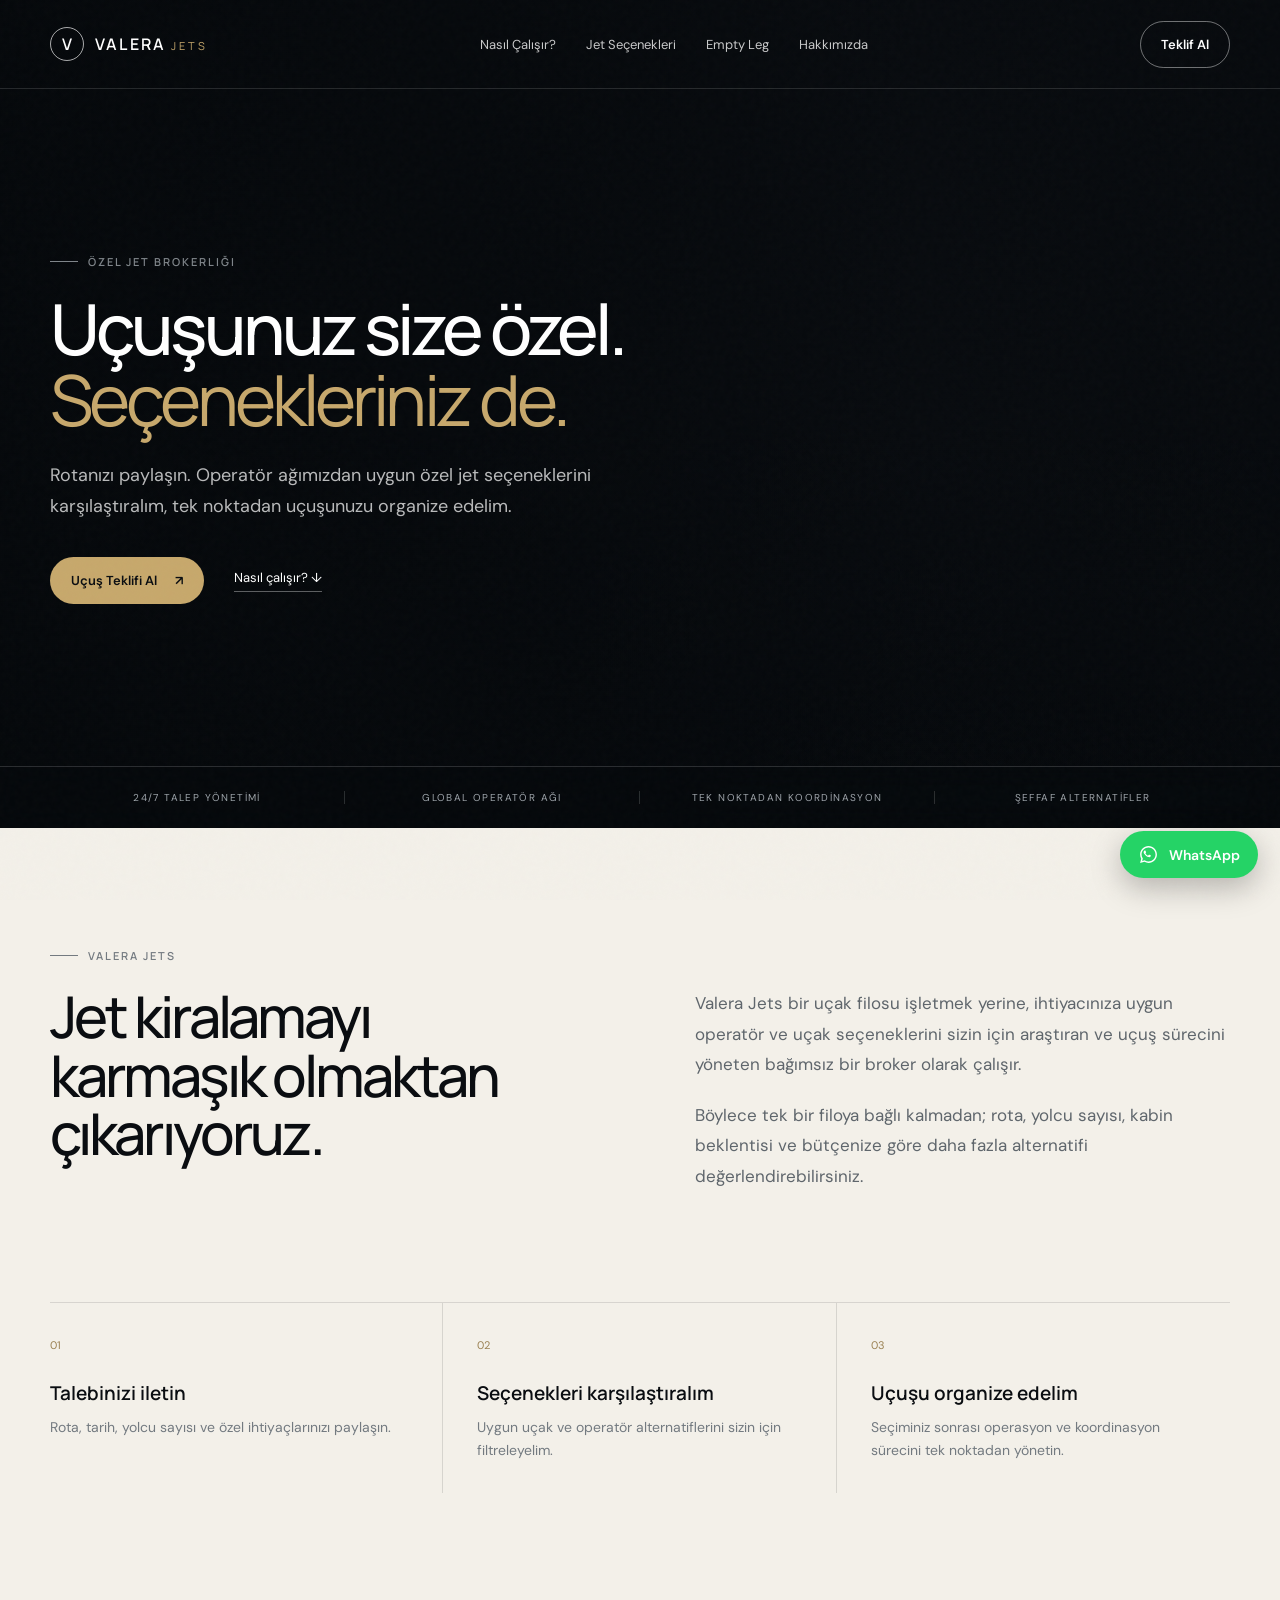
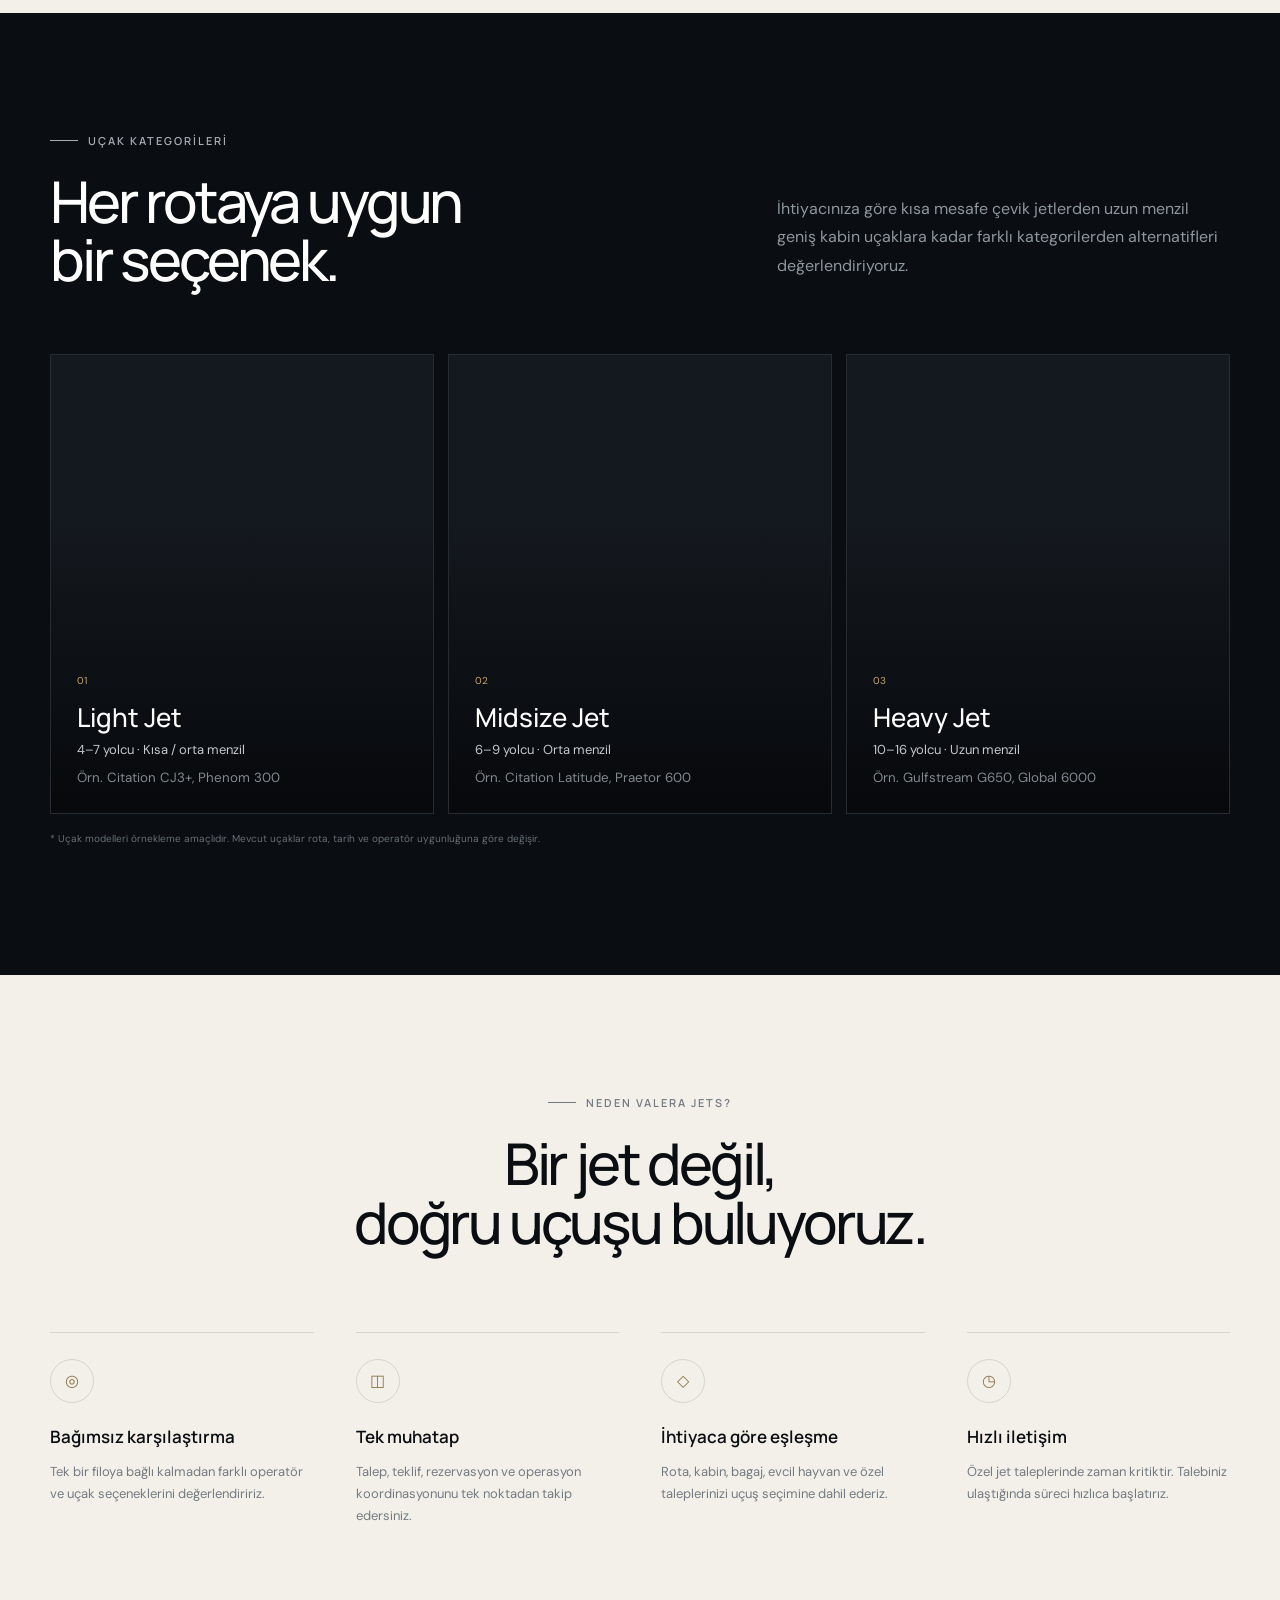
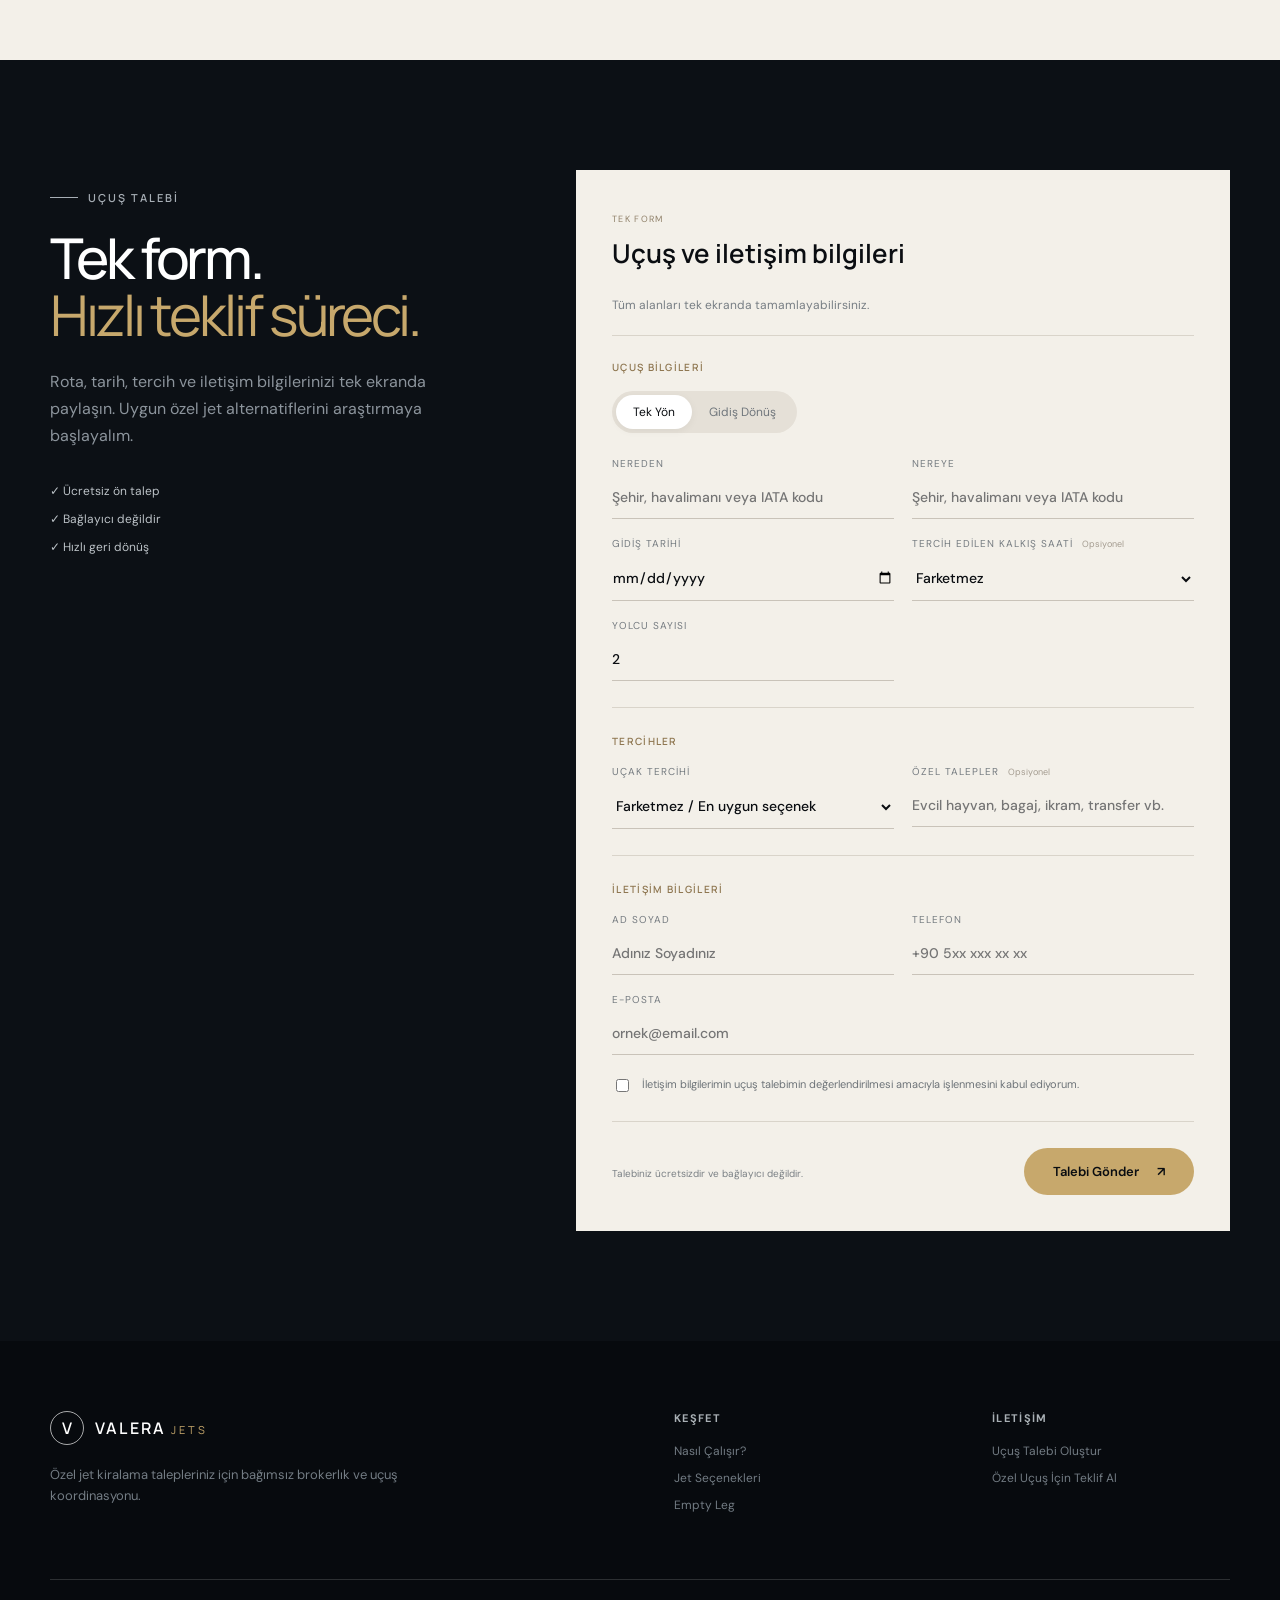
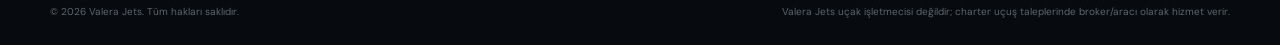
==== commit 9dca5f42: "Add airport autocomplete and half-hour departure times" ====
--- a/index.html
+++ b/index.html
@@ -2,7 +2,7 @@
 <html lang="tr">
 <head>
   <!-- CookieYes Consent Banner -->
-  <script id="cookieyes" type="text/javascript" src="https://cdn-cookieyes.com/client_data/f6e0e3132f2277a491e76fe6/script.js?v=single-form-1"></script>
+  <script id="cookieyes" type="text/javascript" src="https://cdn-cookieyes.com/client_data/f6e0e3132f2277a491e76fe6/script.js?v=airport-autocomplete-3"></script>
 
   <!-- Google tag (gtag.js) -->
   <script async src="https://www.googletagmanager.com/gtag/js?id=G-M8W1NW3FCB"></script>
@@ -32,7 +32,7 @@
     rel="stylesheet"
   >
 
-  <link rel="stylesheet" href="styles.css?v=empty-leg-page-1" />
+  <link rel="stylesheet" href="styles.css?v=airport-autocomplete-3" />
 
   <style>
     /* Direct WhatsApp button */
@@ -529,28 +529,38 @@
               </div>
 
               <div class="field-grid">
-                <label class="field">
+                <label class="field airport-field">
                   <span>Nereden</span>
-                  <input
-                    name="from"
-                    required
-                    list="airportOptions"
-                    inputmode="search"
-                    placeholder="Şehir, havalimanı veya IATA kodu"
-                    autocomplete="off"
-                  >
-                </label>
-
-                <label class="field">
+                  <div class="airport-autocomplete">
+                    <input
+                      name="from"
+                      required
+                      inputmode="search"
+                      placeholder="Şehir, havalimanı veya IATA kodu"
+                      autocomplete="off"
+                      aria-autocomplete="list"
+                      aria-expanded="false"
+                      aria-controls="originSuggestions"
+                    >
+                    <div class="airport-suggestions" id="originSuggestions" role="listbox"></div>
+                  </div>
+                </label>
+
+                <label class="field airport-field">
                   <span>Nereye</span>
-                  <input
-                    name="to"
-                    required
-                    list="airportOptions"
-                    inputmode="search"
-                    placeholder="Şehir, havalimanı veya IATA kodu"
-                    autocomplete="off"
-                  >
+                  <div class="airport-autocomplete">
+                    <input
+                      name="to"
+                      required
+                      inputmode="search"
+                      placeholder="Şehir, havalimanı veya IATA kodu"
+                      autocomplete="off"
+                      aria-autocomplete="list"
+                      aria-expanded="false"
+                      aria-controls="destinationSuggestions"
+                    >
+                    <div class="airport-suggestions" id="destinationSuggestions" role="listbox"></div>
+                  </div>
                 </label>
 
                 <label class="field">
@@ -565,7 +575,57 @@
 
                 <label class="field">
                   <span>Tercih edilen kalkış saati <em class="field-optional">Opsiyonel</em></span>
-                  <input name="departureTime" type="time" step="900">
+                  <select name="departureTime" aria-label="Tercih edilen kalkış saati">
+                    <option value="">Farketmez</option>
+                    <option value="00:00">00:00</option>
+                    <option value="00:30">00:30</option>
+                    <option value="01:00">01:00</option>
+                    <option value="01:30">01:30</option>
+                    <option value="02:00">02:00</option>
+                    <option value="02:30">02:30</option>
+                    <option value="03:00">03:00</option>
+                    <option value="03:30">03:30</option>
+                    <option value="04:00">04:00</option>
+                    <option value="04:30">04:30</option>
+                    <option value="05:00">05:00</option>
+                    <option value="05:30">05:30</option>
+                    <option value="06:00">06:00</option>
+                    <option value="06:30">06:30</option>
+                    <option value="07:00">07:00</option>
+                    <option value="07:30">07:30</option>
+                    <option value="08:00">08:00</option>
+                    <option value="08:30">08:30</option>
+                    <option value="09:00">09:00</option>
+                    <option value="09:30">09:30</option>
+                    <option value="10:00">10:00</option>
+                    <option value="10:30">10:30</option>
+                    <option value="11:00">11:00</option>
+                    <option value="11:30">11:30</option>
+                    <option value="12:00">12:00</option>
+                    <option value="12:30">12:30</option>
+                    <option value="13:00">13:00</option>
+                    <option value="13:30">13:30</option>
+                    <option value="14:00">14:00</option>
+                    <option value="14:30">14:30</option>
+                    <option value="15:00">15:00</option>
+                    <option value="15:30">15:30</option>
+                    <option value="16:00">16:00</option>
+                    <option value="16:30">16:30</option>
+                    <option value="17:00">17:00</option>
+                    <option value="17:30">17:30</option>
+                    <option value="18:00">18:00</option>
+                    <option value="18:30">18:30</option>
+                    <option value="19:00">19:00</option>
+                    <option value="19:30">19:30</option>
+                    <option value="20:00">20:00</option>
+                    <option value="20:30">20:30</option>
+                    <option value="21:00">21:00</option>
+                    <option value="21:30">21:30</option>
+                    <option value="22:00">22:00</option>
+                    <option value="22:30">22:30</option>
+                    <option value="23:00">23:00</option>
+                    <option value="23:30">23:30</option>
+                  </select>
                 </label>
 
                 <label class="field">
@@ -647,8 +707,6 @@
             </p>
             <button type="button" class="btn btn-outline reset-form">Yeni Talep</button>
           </div>
-
-          <datalist id="airportOptions"></datalist>
 
         </form>
 
--- a/styles.css
+++ b/styles.css
@@ -174,3 +174,217 @@
   .single-quote-form{padding:24px 18px}
   .static-card-copy h3{font-size:21px}
 }
+
+
+/* Homepage hero without side request card */
+.hero-inner-single{
+  grid-template-columns:minmax(0,780px);
+  justify-content:start;
+}
+.hero-inner-single .hero-copy{
+  max-width:780px;
+}
+@media(max-width:900px){
+  .hero-inner-single{grid-template-columns:1fr}
+}
+
+/* Empty Leg standalone page v1 */
+.empty-page{
+  background:var(--paper);
+}
+.empty-page-hero{
+  position:relative;
+  min-height:720px;
+  color:#fff;
+  overflow:hidden;
+  background:#090c10;
+}
+.empty-page-hero-media{
+  position:absolute;
+  inset:0;
+  background:
+    linear-gradient(90deg,rgba(5,8,11,.94) 0%,rgba(5,8,11,.73) 48%,rgba(5,8,11,.30) 100%),
+    linear-gradient(0deg,rgba(5,8,11,.76) 0%,rgba(5,8,11,.08) 58%),
+    url('https://images.unsplash.com/photo-1556388158-158ea5ccacbd?auto=format&fit=crop&w=2200&q=88');
+  background-size:cover;
+  background-position:center 52%;
+}
+.empty-page-hero-inner{
+  position:relative;
+  z-index:2;
+  min-height:720px;
+  display:flex;
+  align-items:center;
+  padding-top:92px;
+}
+.empty-page-hero-copy{max-width:760px}
+.empty-page-hero h1{
+  font:500 clamp(54px,6.4vw,88px)/.98 var(--font-display);
+  letter-spacing:-.06em;
+  margin:24px 0;
+}
+.empty-page-hero h1 i{
+  display:block;
+  color:var(--gold);
+  font-style:normal;
+  font-weight:400;
+}
+.empty-page-hero-copy>p{
+  max-width:650px;
+  color:rgba(255,255,255,.72);
+  font-size:18px;
+  line-height:1.75;
+}
+.empty-page-actions{
+  display:flex;
+  align-items:center;
+  gap:24px;
+  margin-top:36px;
+}
+.empty-page-note{
+  font-size:11px;
+  color:#929aa2;
+  max-width:420px;
+  line-height:1.55;
+}
+.empty-page-intro{
+  padding:110px 0 90px;
+}
+.empty-page-intro-grid{
+  display:grid;
+  grid-template-columns:.9fr 1.1fr;
+  gap:100px;
+  align-items:start;
+}
+.empty-page-intro h2{
+  font:500 clamp(42px,4.7vw,64px)/1.03 var(--font-display);
+  letter-spacing:-.055em;
+  margin:22px 0;
+}
+.empty-page-intro h2 i{
+  font-style:normal;
+  color:#b99756;
+}
+.empty-page-intro-copy{
+  padding-top:38px;
+  color:#646b71;
+  font-size:16px;
+  line-height:1.85;
+}
+.empty-page-intro-copy p{margin:0 0 18px}
+.empty-page-how{
+  background:#10151b;
+  color:#fff;
+  padding:100px 0;
+}
+.empty-page-how-head{
+  display:grid;
+  grid-template-columns:1fr .7fr;
+  gap:70px;
+  align-items:end;
+}
+.empty-page-how h2{
+  font:500 clamp(40px,4.5vw,62px)/1.03 var(--font-display);
+  letter-spacing:-.05em;
+  margin:22px 0 0;
+}
+.empty-page-how-head>p{
+  margin:0 0 6px;
+  color:#8e969e;
+  line-height:1.75;
+}
+.empty-page-steps{
+  display:grid;
+  grid-template-columns:repeat(3,1fr);
+  gap:1px;
+  margin-top:60px;
+  background:rgba(255,255,255,.11);
+}
+.empty-page-step{
+  background:#10151b;
+  padding:28px 28px 32px;
+}
+.empty-page-step>span{
+  color:var(--gold);
+  font-size:10px;
+  letter-spacing:.12em;
+}
+.empty-page-step h3{
+  font:600 18px var(--font-display);
+  margin:20px 0 10px;
+}
+.empty-page-step p{
+  margin:0;
+  color:#8e969e;
+  font-size:13px;
+  line-height:1.7;
+}
+.empty-page-routes{
+  padding:105px 0;
+  background:#ded8cc;
+}
+.empty-page-routes-grid{
+  display:grid;
+  grid-template-columns:.75fr 1.25fr;
+  gap:90px;
+  align-items:center;
+}
+.empty-page-routes-copy h2{
+  font:500 clamp(42px,4.8vw,64px)/1.03 var(--font-display);
+  letter-spacing:-.055em;
+  margin:22px 0;
+}
+.empty-page-routes-copy h2 i{
+  display:block;
+  color:#b99756;
+  font-style:normal;
+}
+.empty-page-routes-copy p{
+  color:#62696f;
+  font-size:15px;
+  line-height:1.8;
+  margin-bottom:28px;
+}
+.empty-page-board{
+  background:#101419;
+  color:#fff;
+  padding:12px 30px 0;
+  box-shadow:0 24px 60px rgba(0,0,0,.14);
+}
+.empty-page-cta{
+  padding:95px 0;
+  background:#f3f0e9;
+  text-align:center;
+}
+.empty-page-cta-inner{
+  max-width:820px;
+  margin:0 auto;
+}
+.empty-page-cta h2{
+  font:500 clamp(40px,4.8vw,62px)/1.04 var(--font-display);
+  letter-spacing:-.055em;
+  margin:18px 0;
+}
+.empty-page-cta p{
+  max-width:620px;
+  margin:0 auto 28px;
+  color:#6e7479;
+  line-height:1.75;
+}
+.empty-page .nav-wrap{position:absolute}
+@media(max-width:900px){
+  .empty-page-hero,.empty-page-hero-inner{min-height:690px}
+  .empty-page-intro-grid,.empty-page-how-head,.empty-page-routes-grid{grid-template-columns:1fr;gap:38px}
+  .empty-page-intro-copy{padding-top:0}
+  .empty-page-steps{grid-template-columns:1fr}
+  .empty-page-routes-grid{gap:45px}
+}
+@media(max-width:560px){
+  .empty-page-hero,.empty-page-hero-inner{min-height:650px}
+  .empty-page-hero-inner{padding-top:110px}
+  .empty-page-hero h1{font-size:49px}
+  .empty-page-hero-copy>p{font-size:15px}
+  .empty-page-actions{align-items:flex-start;flex-direction:column}
+  .empty-page-intro,.empty-page-how,.empty-page-routes,.empty-page-cta{padding:78px 0}
+  .empty-page-board{padding:10px 18px 0}
+}
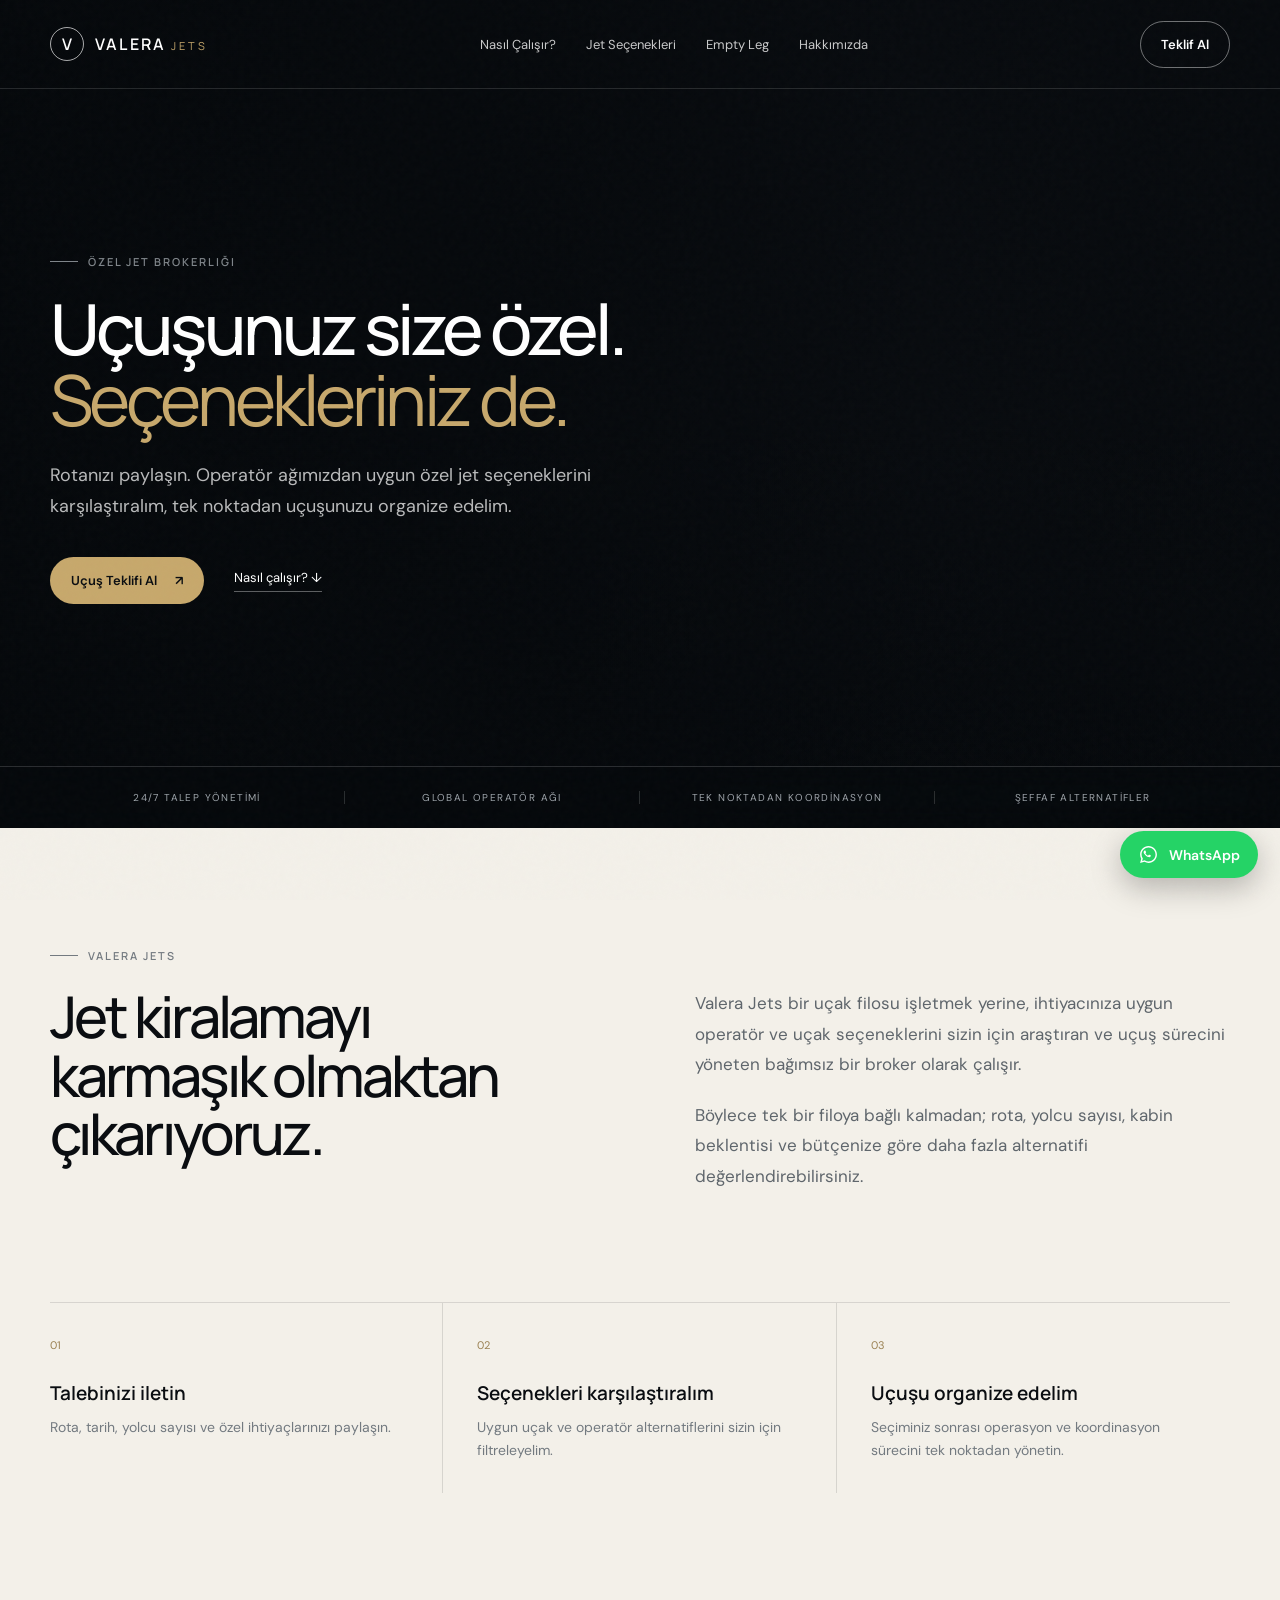
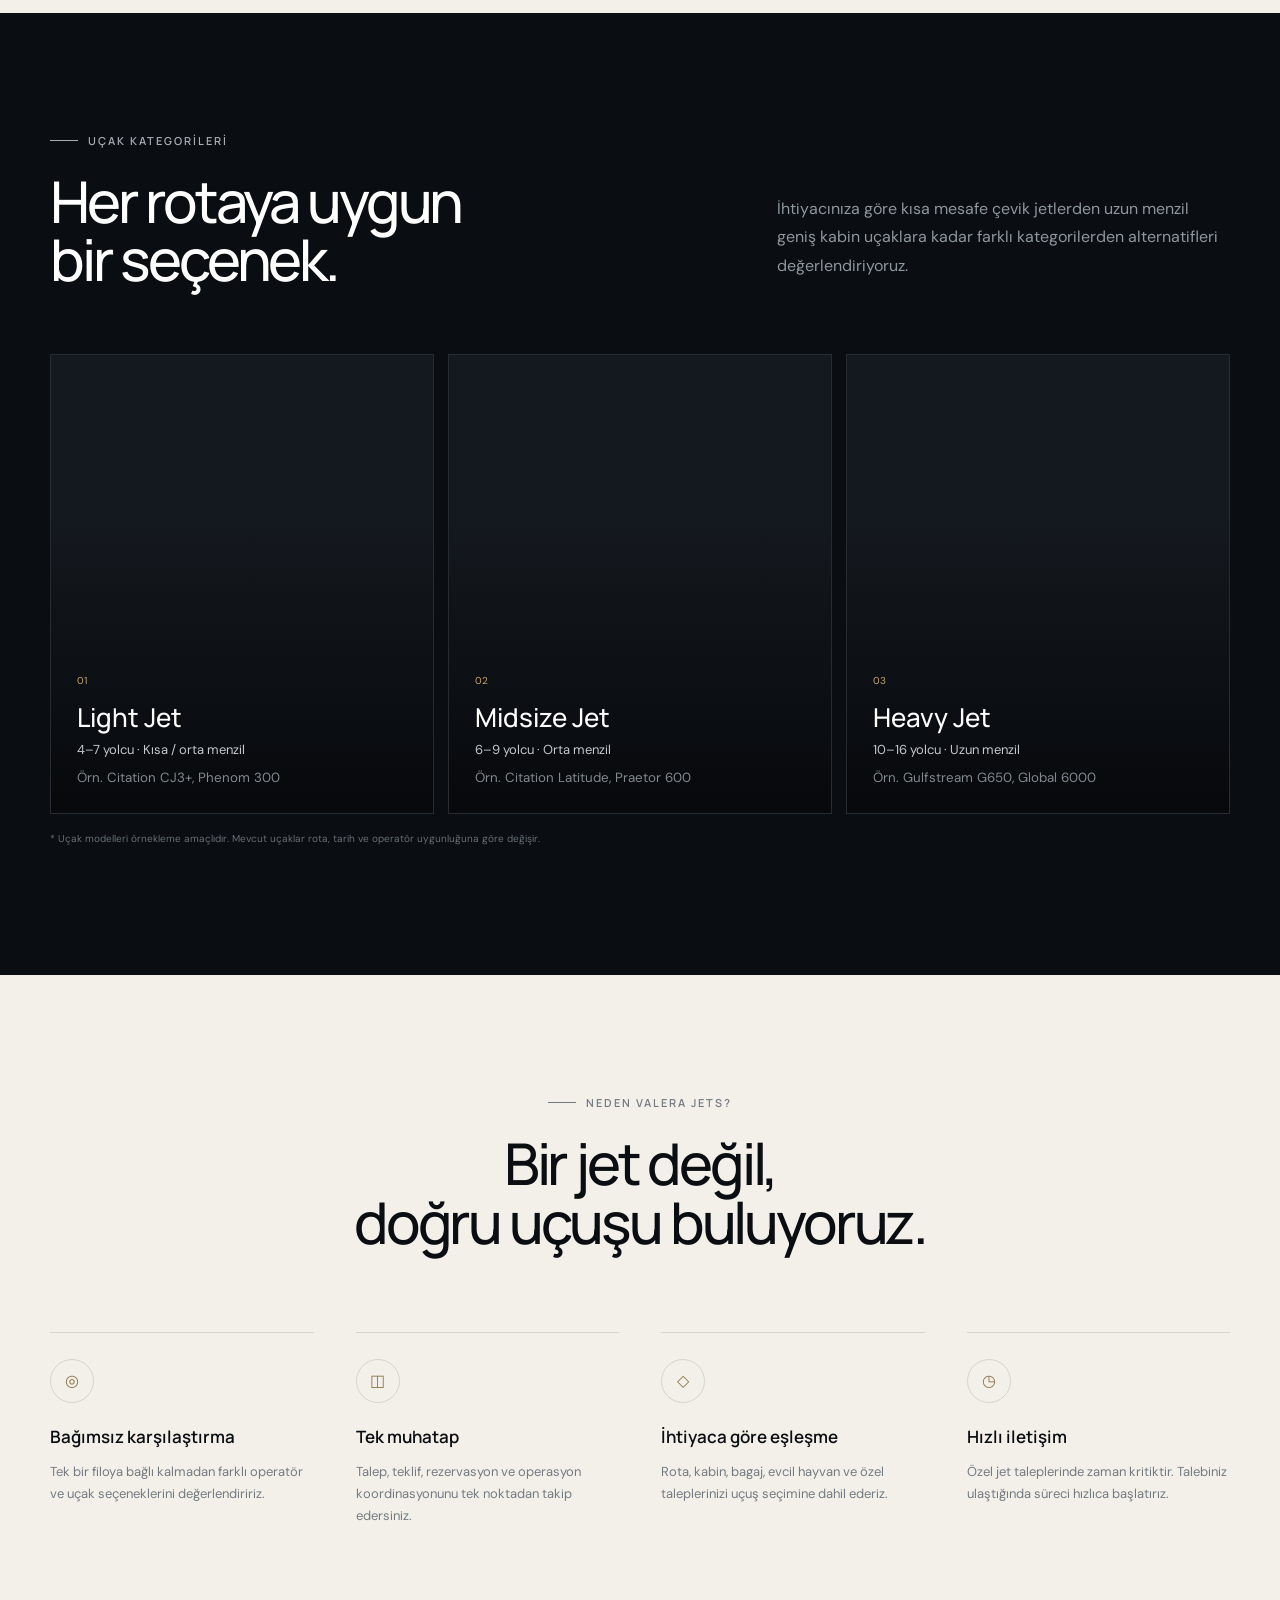
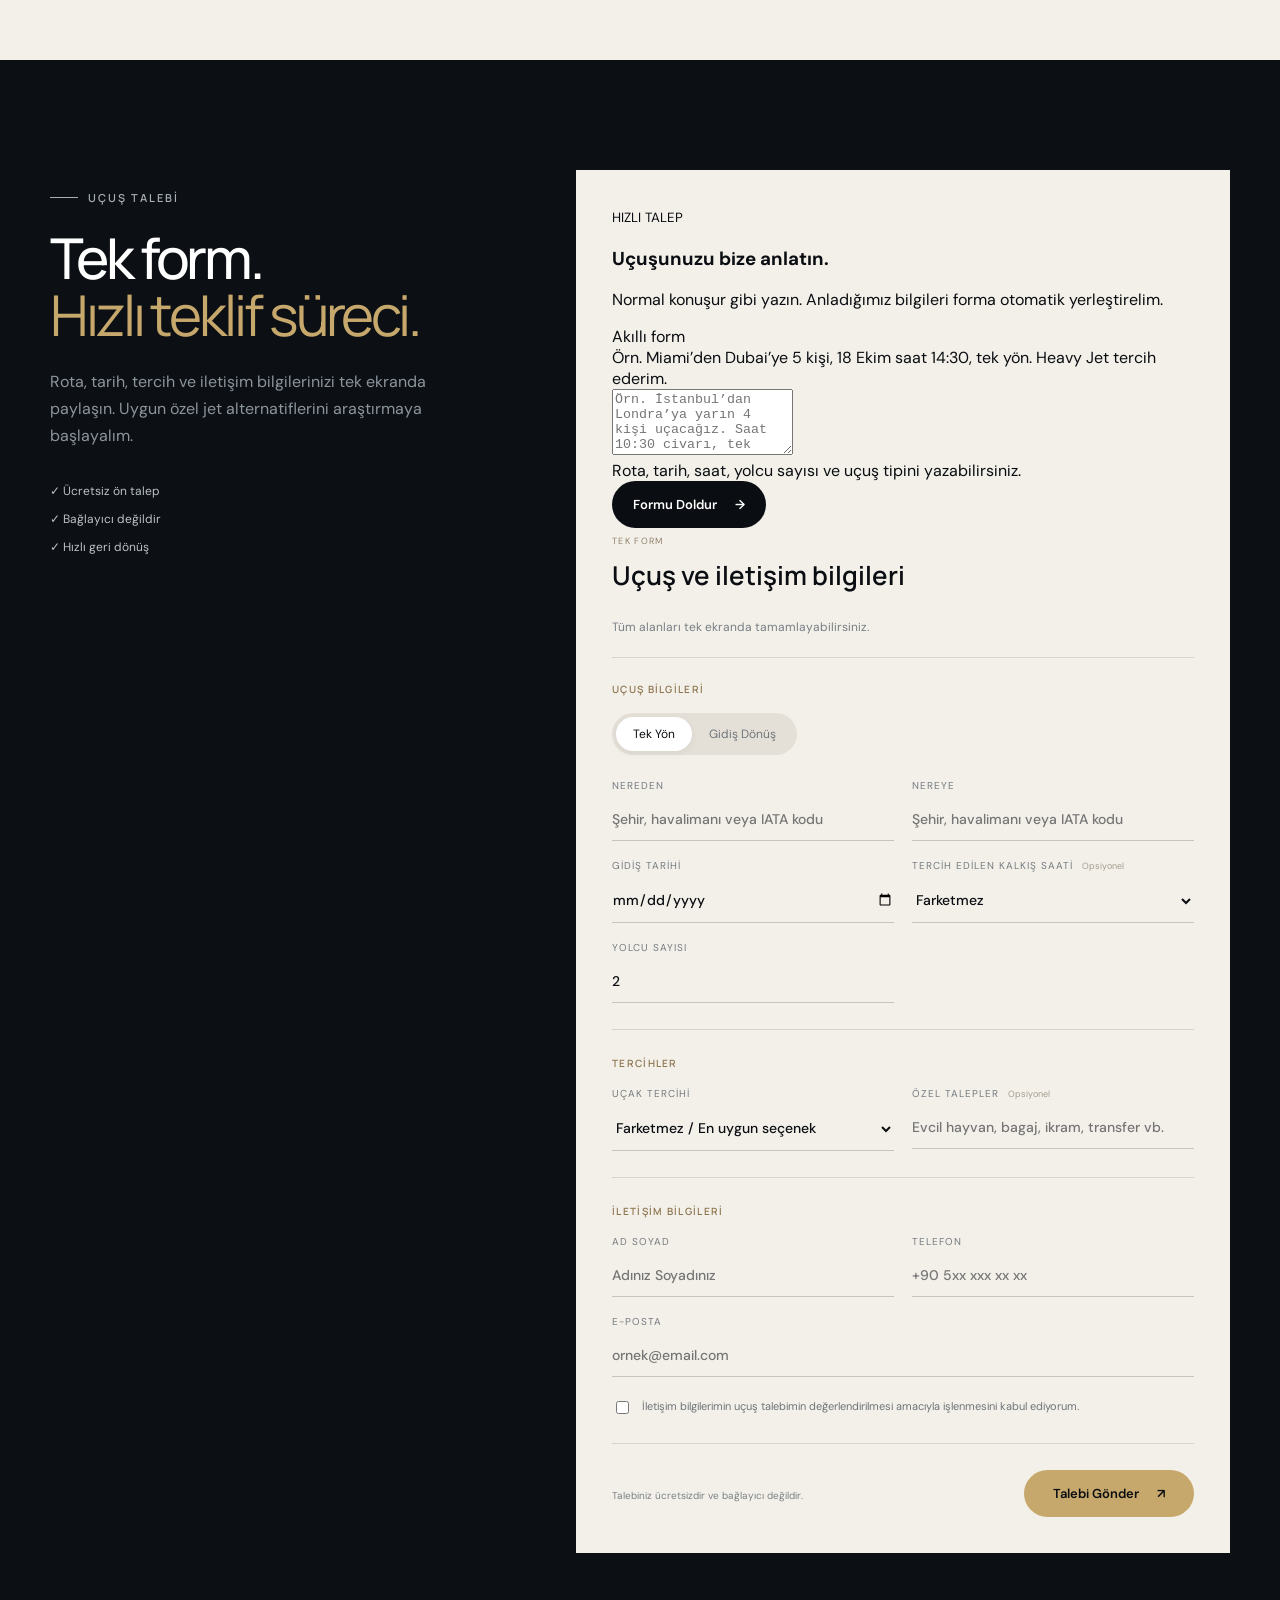
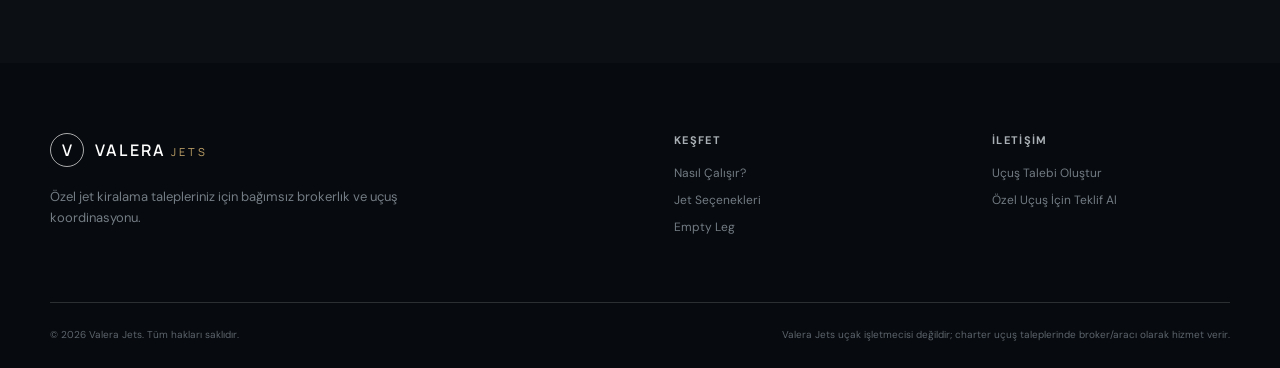
==== commit cbc569d0: "Add conversational flight request helper" ====
--- a/index.html
+++ b/index.html
@@ -2,7 +2,7 @@
 <html lang="tr">
 <head>
   <!-- CookieYes Consent Banner -->
-  <script id="cookieyes" type="text/javascript" src="https://cdn-cookieyes.com/client_data/f6e0e3132f2277a491e76fe6/script.js?v=airport-autocomplete-3"></script>
+  <script id="cookieyes" type="text/javascript" src="https://cdn-cookieyes.com/client_data/f6e0e3132f2277a491e76fe6/script.js?v=smart-request-1"></script>
 
   <!-- Google tag (gtag.js) -->
   <script async src="https://www.googletagmanager.com/gtag/js?id=G-M8W1NW3FCB"></script>
@@ -32,7 +32,7 @@
     rel="stylesheet"
   >
 
-  <link rel="stylesheet" href="styles.css?v=airport-autocomplete-3" />
+  <link rel="stylesheet" href="styles.css?v=smart-request-1" />
 
   <style>
     /* Direct WhatsApp button */
@@ -507,6 +507,39 @@
           </label>
 
           <div class="single-form-content">
+
+            <div class="smart-request">
+              <div class="smart-request-top">
+                <div>
+                  <small>HIZLI TALEP</small>
+                  <h3>Uçuşunuzu bize anlatın.</h3>
+                  <p>Normal konuşur gibi yazın. Anladığımız bilgileri forma otomatik yerleştirelim.</p>
+                </div>
+                <span class="smart-request-badge">Akıllı form</span>
+              </div>
+
+              <div class="smart-example" id="smartExample">
+                Örn. Miami’den Dubai’ye 5 kişi, 18 Ekim saat 14:30, tek yön. Heavy Jet tercih ederim.
+              </div>
+
+              <textarea
+                id="smartRequestText"
+                rows="4"
+                placeholder="Örn. İstanbul’dan Londra’ya yarın 4 kişi uçacağız. Saat 10:30 civarı, tek yön."
+                aria-label="Uçuş talebinizi doğal dille yazın"
+              ></textarea>
+
+              <div class="smart-request-actions">
+                <div class="smart-request-status" id="smartRequestStatus">
+                  Rota, tarih, saat, yolcu sayısı ve uçuş tipini yazabilirsiniz.
+                </div>
+
+                <button type="button" class="btn btn-dark" id="smartFillButton">
+                  Formu Doldur
+                  <span>→</span>
+                </button>
+              </div>
+            </div>
 
             <div class="form-head single-form-head">
               <small>TEK FORM</small>
--- a/styles.css
+++ b/styles.css
@@ -388,3 +388,122 @@
   .empty-page-intro,.empty-page-how,.empty-page-routes,.empty-page-cta{padding:78px 0}
   .empty-page-board{padding:10px 18px 0}
 }
+
+
+/* Airport autocomplete v3 */
+.airport-field{position:relative}
+.airport-autocomplete{position:relative}
+.airport-suggestions{
+  position:absolute;
+  left:0;
+  right:0;
+  top:calc(100% + 8px);
+  z-index:120;
+  display:none;
+  max-height:320px;
+  overflow:auto;
+  background:#fff;
+  border:1px solid #d8d1c6;
+  box-shadow:0 20px 48px rgba(10,13,17,.16);
+}
+.airport-suggestions.open{display:block}
+.airport-hint{
+  position:sticky;
+  top:0;
+  z-index:2;
+  padding:10px 14px;
+  background:#f7f3eb;
+  border-bottom:1px solid #e8e2d8;
+  color:#947d57;
+  font:600 9px var(--font-display);
+  letter-spacing:.11em;
+  text-transform:uppercase;
+}
+.airport-suggestion{
+  width:100%;
+  min-height:58px;
+  padding:12px 14px;
+  display:grid;
+  grid-template-columns:54px minmax(0,1fr) auto;
+  gap:12px;
+  align-items:center;
+  border:0;
+  border-bottom:1px solid #eee9e1;
+  background:#fff;
+  color:var(--ink);
+  text-align:left;
+  cursor:pointer;
+  font-family:var(--font-body);
+  touch-action:manipulation;
+}
+.airport-suggestion:last-child{border-bottom:0}
+.airport-suggestion:hover,
+.airport-suggestion.active{background:#f4f0e8}
+.airport-code{
+  padding:7px 6px;
+  border-radius:5px;
+  background:#efe7d8;
+  color:#8b7144;
+  text-align:center;
+  font:700 12px var(--font-display);
+  letter-spacing:.08em;
+}
+.airport-main{min-width:0}
+.airport-main strong{
+  display:block;
+  overflow:hidden;
+  color:#171b1f;
+  font:600 13px var(--font-display);
+  text-overflow:ellipsis;
+  white-space:nowrap;
+}
+.airport-main small{
+  display:block;
+  overflow:hidden;
+  margin-top:3px;
+  color:#7b8186;
+  font-size:11px;
+  text-overflow:ellipsis;
+  white-space:nowrap;
+}
+.airport-country{
+  color:#a09a91;
+  font-size:10px;
+  white-space:nowrap;
+}
+.airport-empty{
+  padding:16px 14px;
+  color:#787e83;
+  font-size:12px;
+  line-height:1.5;
+}
+
+/* Half-hour time selector */
+.single-quote-form select[name="departureTime"]{
+  cursor:pointer;
+}
+
+@media(max-width:700px){
+  .airport-suggestions{
+    position:fixed;
+    left:12px;
+    right:12px;
+    top:auto;
+    bottom:calc(12px + env(safe-area-inset-bottom, 0px));
+    width:auto;
+    max-height:min(46vh,360px);
+    overflow-y:auto;
+    overscroll-behavior:contain;
+    -webkit-overflow-scrolling:touch;
+    z-index:10050;
+    border-radius:14px;
+    box-shadow:0 24px 80px rgba(10,13,17,.32);
+  }
+  .airport-suggestion{
+    min-height:64px;
+    grid-template-columns:50px minmax(0,1fr);
+    padding:14px;
+  }
+  .airport-country{display:none}
+  .airport-picker-open .whatsapp-float{opacity:.25;pointer-events:none}
+}
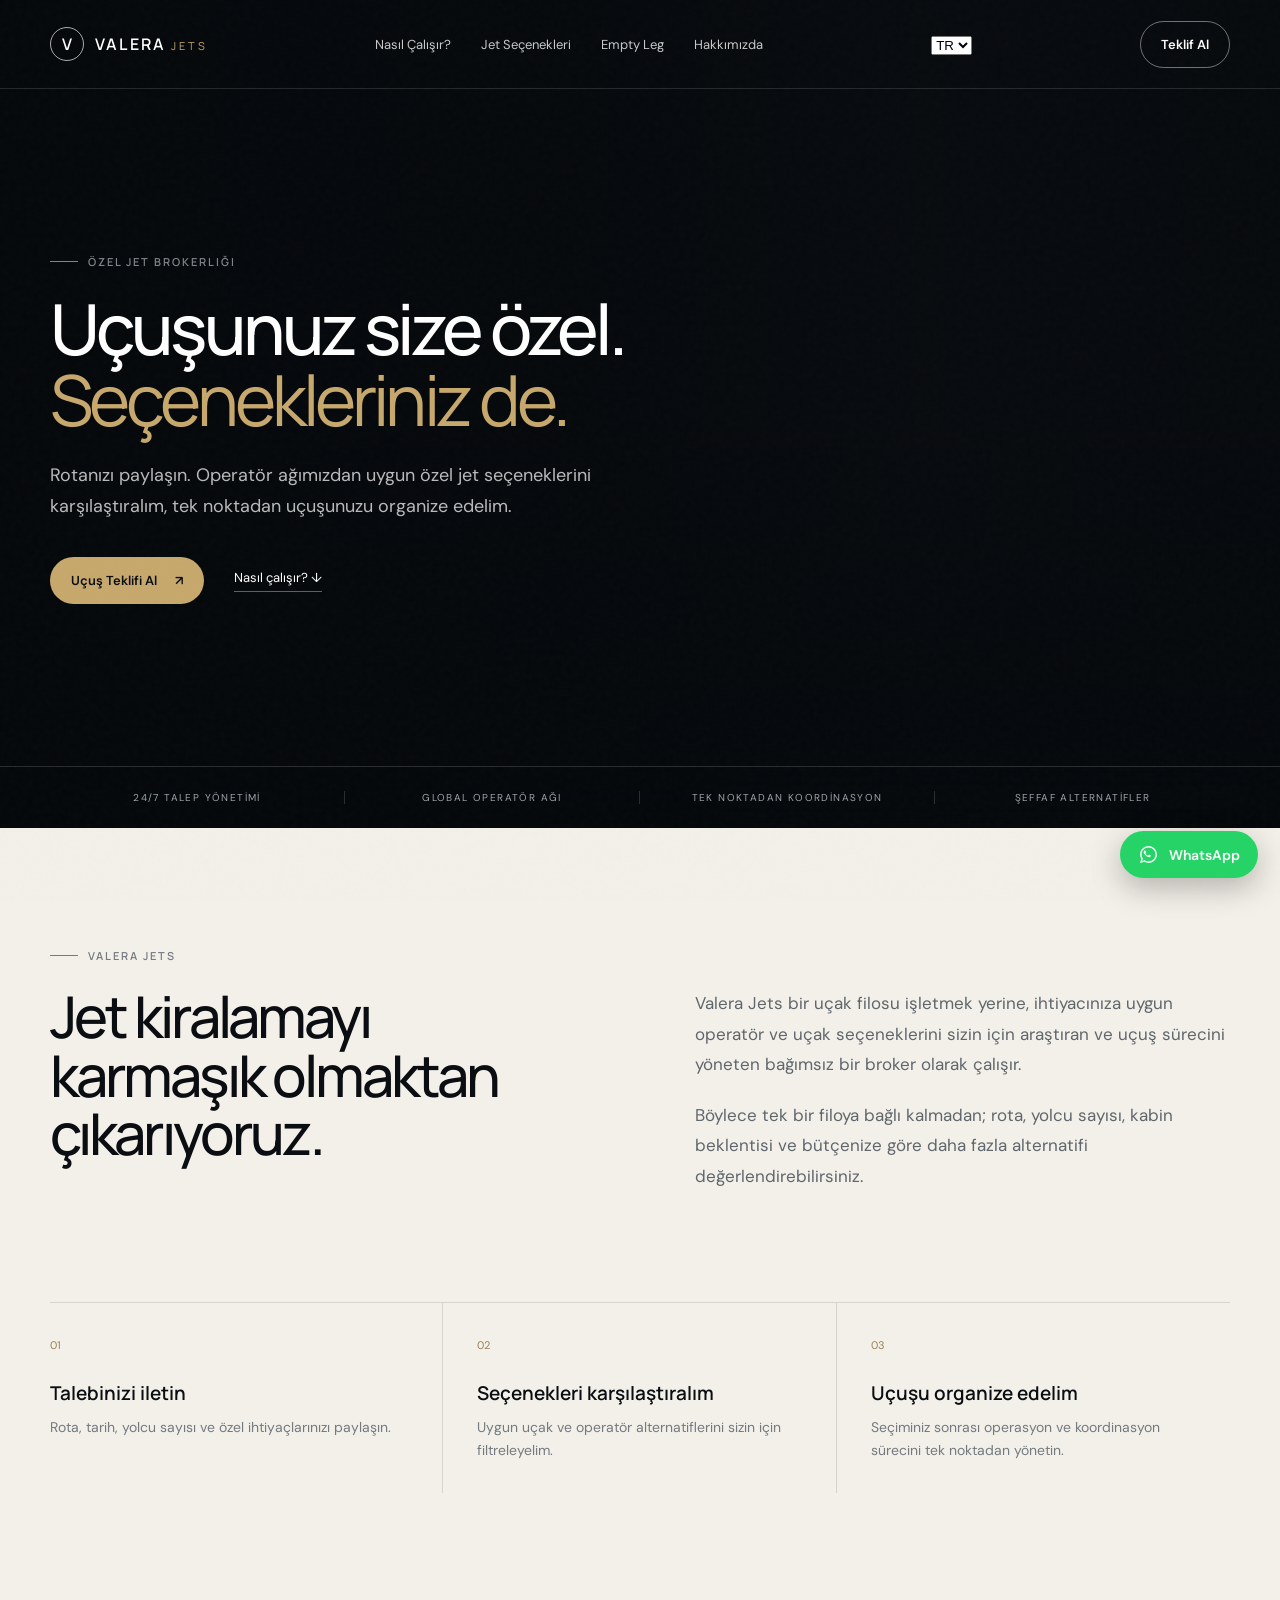
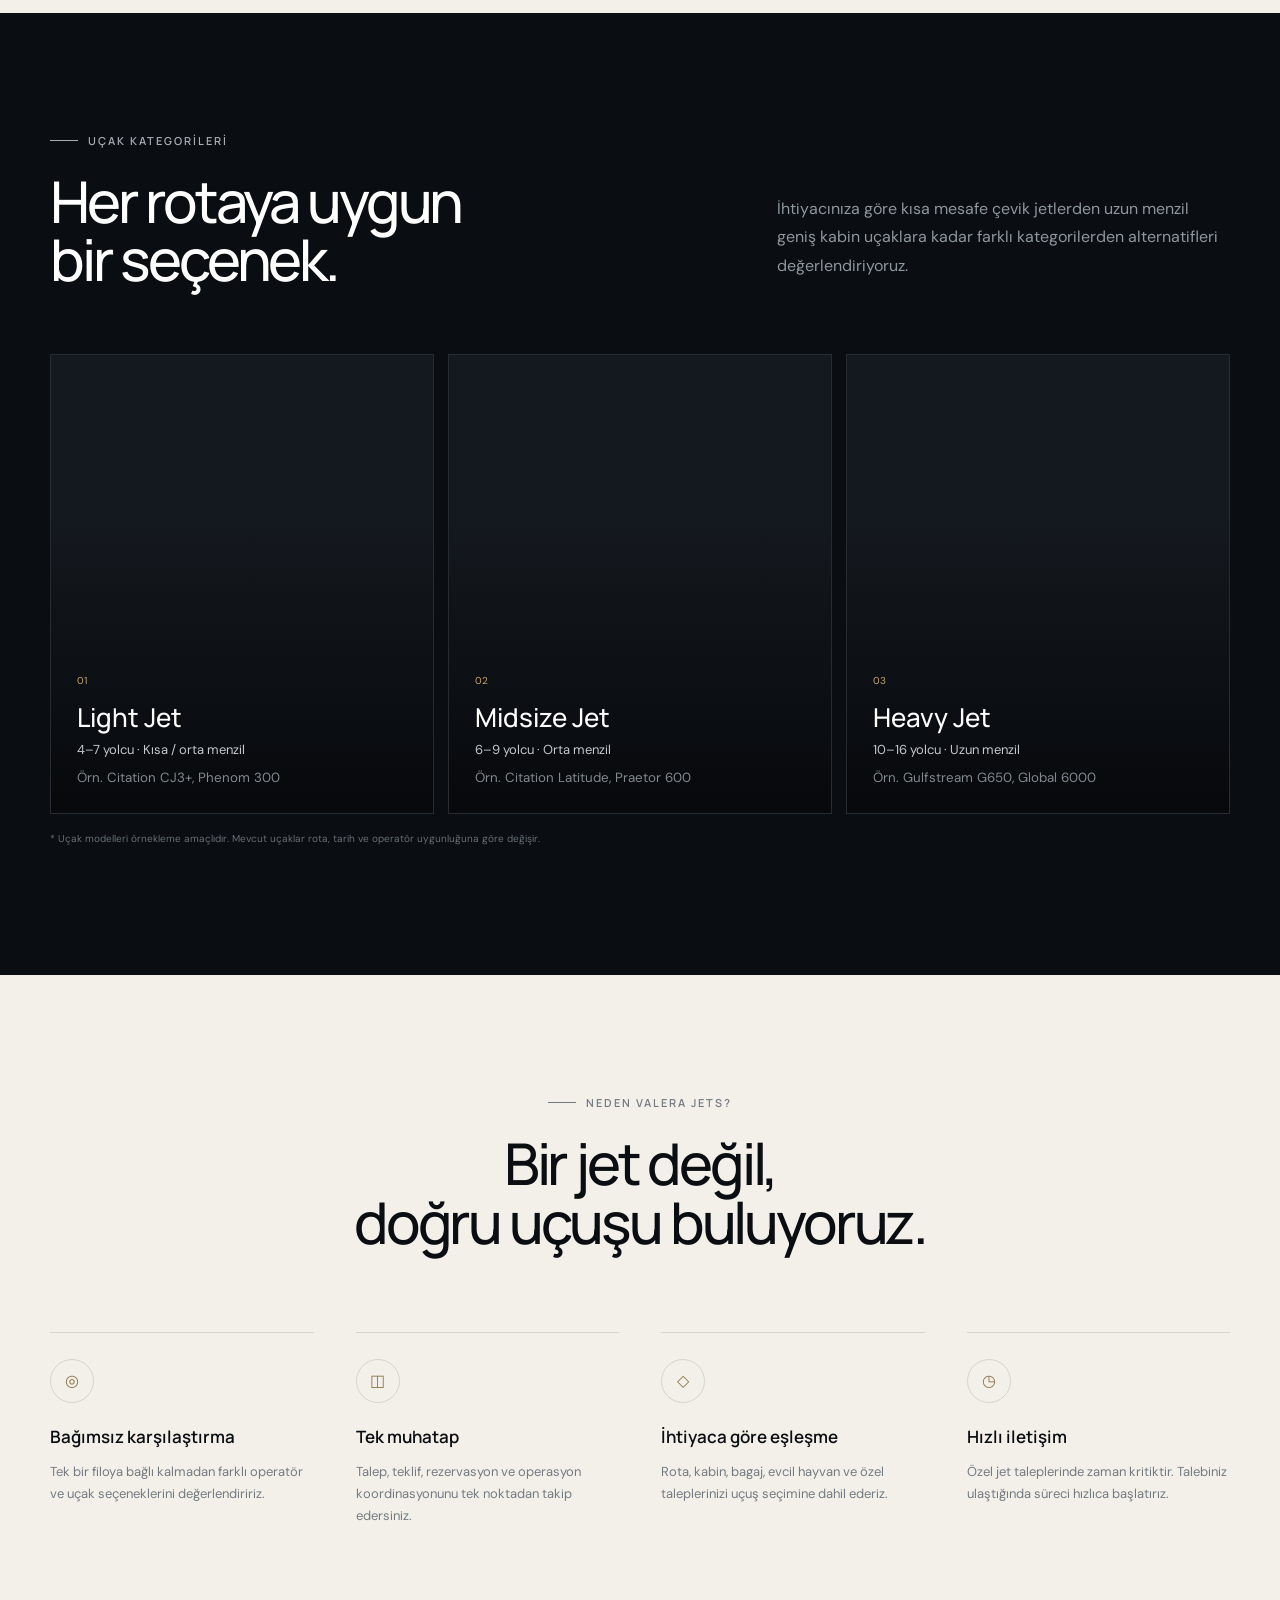
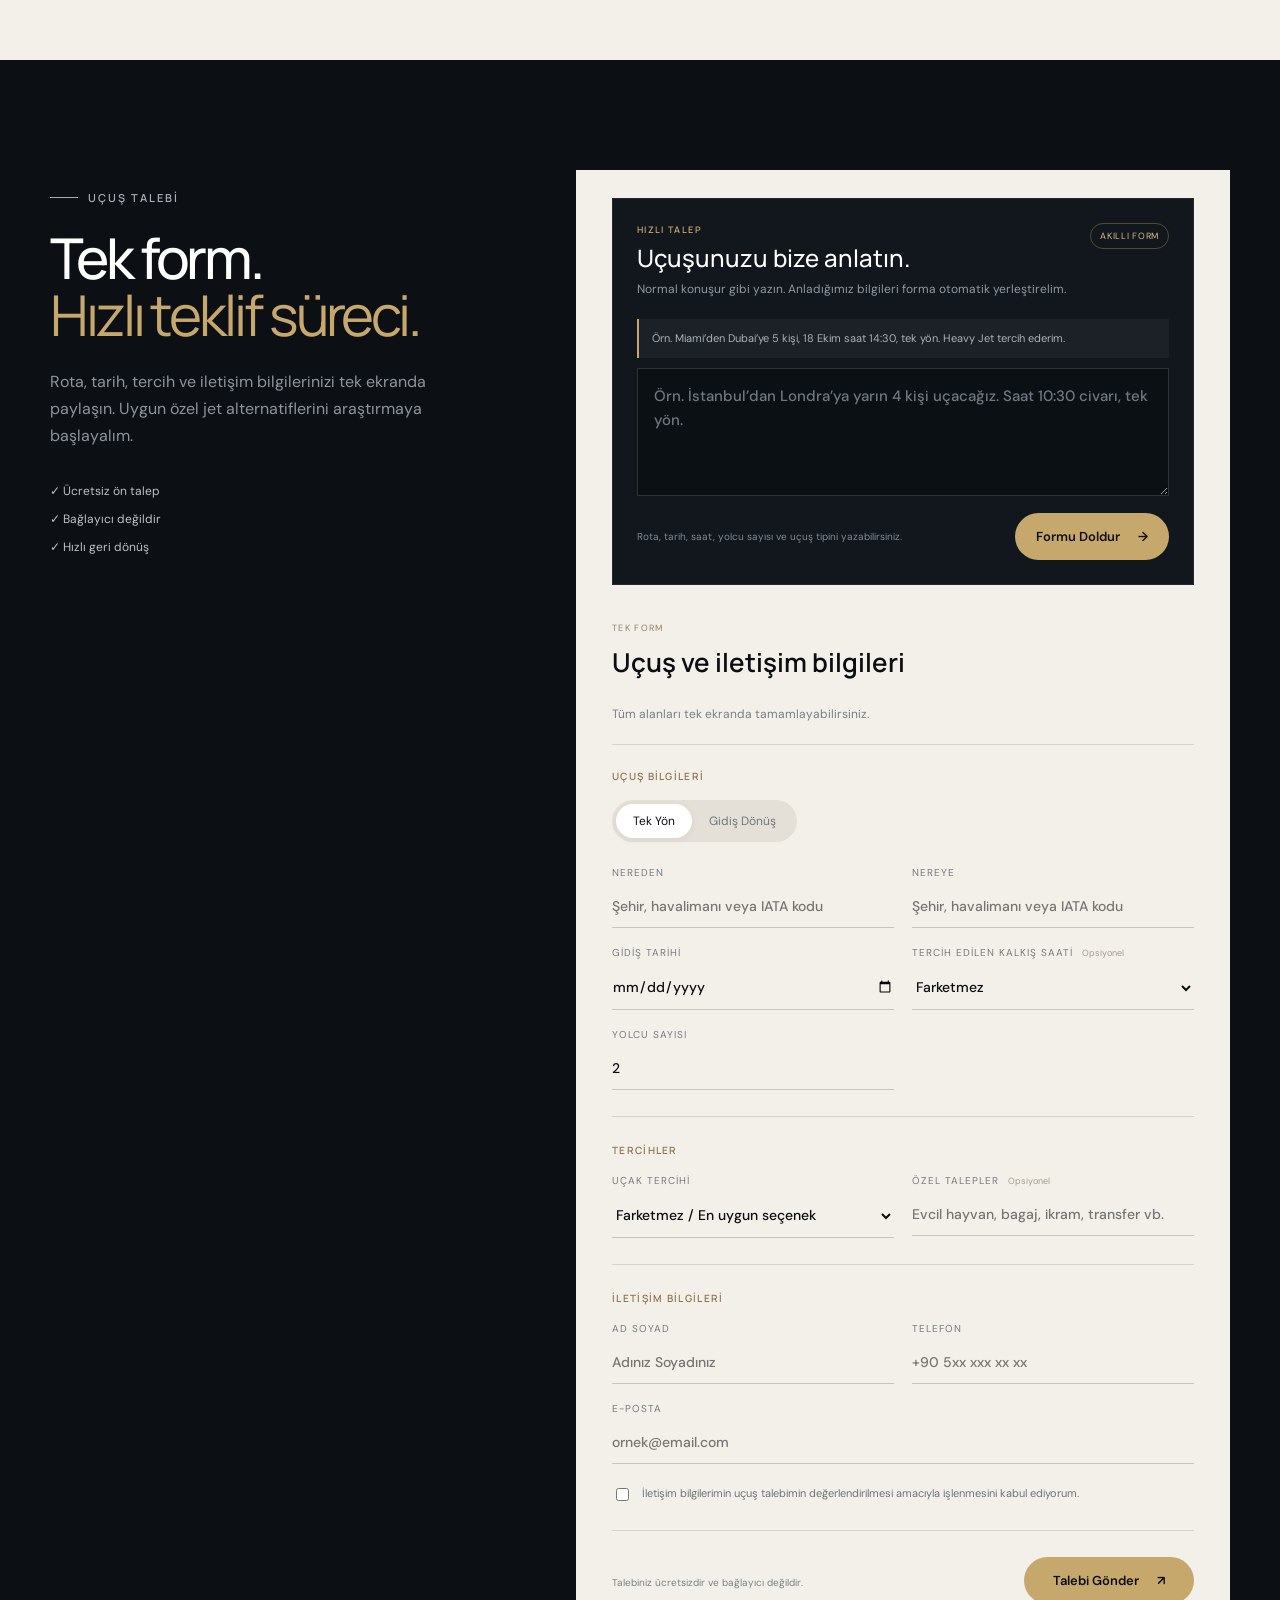
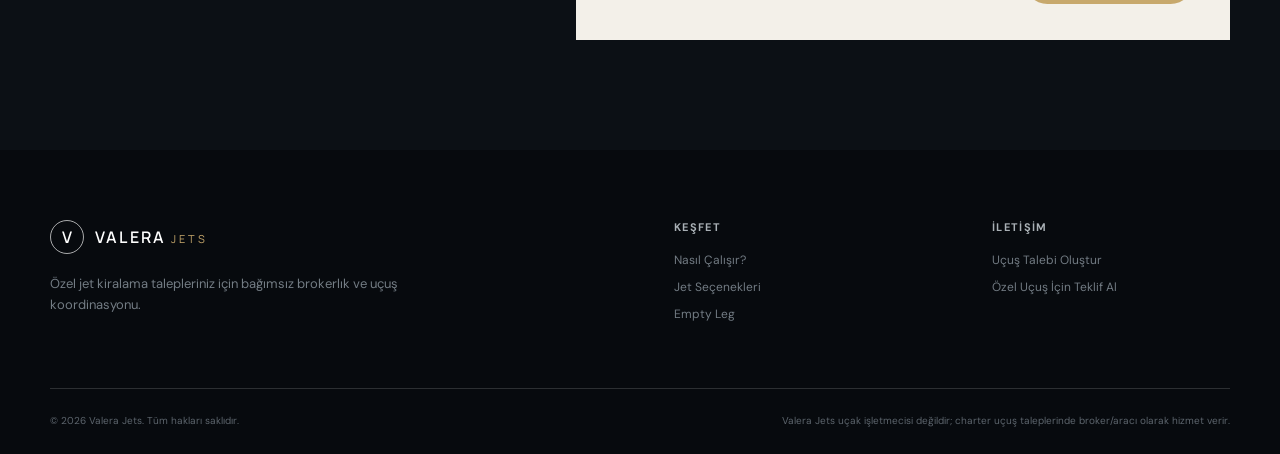
==== commit bd4e4f2c: "Add multilingual navigation and SEO" ====
--- a/index.html
+++ b/index.html
@@ -17,12 +17,16 @@
   <meta charset="UTF-8" />
   <meta name="viewport" content="width=device-width, initial-scale=1.0" />
   <meta name="theme-color" content="#070a0e" />
-  <meta
-    name="description"
-    content="Valera Jets ile özel jet kiralama taleplerinizi tek noktadan yönetin. Avrupa, Orta Doğu ve global rotalarda size uygun jet seçeneklerini karşılaştırın, hızlı teklif alın."
-  />
+  <meta name="description" content="Valera Jets ile özel jet kiralama taleplerinizi tek noktadan yönetin. Avrupa, Orta Doğu ve global rotalarda size uygun jet seçeneklerini karşılaştırın, hızlı teklif alın." />
 
   <title>Valera Jets | Özel Jet Kiralama</title>
+  <link rel="canonical" href="https://valerajets.com/">
+  <link rel="alternate" hreflang="tr" href="https://valerajets.com/">
+  <link rel="alternate" hreflang="en" href="https://valerajets.com/en/">
+  <link rel="alternate" hreflang="de" href="https://valerajets.com/de/">
+  <link rel="alternate" hreflang="fr" href="https://valerajets.com/fr/">
+  <link rel="alternate" hreflang="x-default" href="https://valerajets.com/en/">
+
 
   <link rel="preconnect" href="https://fonts.googleapis.com">
   <link rel="preconnect" href="https://fonts.gstatic.com" crossorigin>
@@ -32,7 +36,7 @@
     rel="stylesheet"
   >
 
-  <link rel="stylesheet" href="styles.css?v=smart-request-1" />
+  <link rel="stylesheet" href="styles.css?v=i18n-1" />
 
   <style>
     /* Direct WhatsApp button */
@@ -110,6 +114,14 @@
         <a href="#jetler">Jet Seçenekleri</a>
         <a href="empty-leg.html">Empty Leg</a>
         <a href="#hakkimizda">Hakkımızda</a>
+      </div>
+      <div class="language-picker">
+        <select class="language-select" aria-label="Language" onchange="if(this.value) window.location.href=this.value">
+          <option value="/" selected>TR</option>
+          <option value="/en/" >EN</option>
+          <option value="/de/" >DE</option>
+          <option value="/fr/" >FR</option>
+        </select>
       </div>
 
       <a class="btn btn-outline nav-cta" href="#teklif">
@@ -840,7 +852,7 @@
 
   <script src="supabase-config.js"></script>
   <script src="airports.js"></script>
-  <script src="script.js?v=mobile-airport-2"></script>
+  <script src="script.js?v=i18n-1"></script>
 
 
   <!-- DIRECT WHATSAPP BUTTON -->
--- a/styles.css
+++ b/styles.css
@@ -507,3 +507,96 @@
   .airport-country{display:none}
   .airport-picker-open .whatsapp-float{opacity:.25;pointer-events:none}
 }
+
+
+/* Conversational smart request */
+.smart-request{
+  margin:-8px 0 30px;
+  padding:24px;
+  background:#11171d;
+  color:#fff;
+  border:1px solid rgba(255,255,255,.08);
+}
+.smart-request-top{
+  display:flex;
+  align-items:flex-start;
+  justify-content:space-between;
+  gap:20px;
+}
+.smart-request-top small{
+  display:block;
+  color:var(--gold);
+  font:600 9px var(--font-display);
+  letter-spacing:.15em;
+}
+.smart-request-top h3{
+  margin:8px 0 7px;
+  font:500 24px/1.2 var(--font-display);
+}
+.smart-request-top p{
+  margin:0;
+  max-width:540px;
+  color:#8f98a1;
+  font-size:12px;
+  line-height:1.6;
+}
+.smart-request-badge{
+  flex:0 0 auto;
+  padding:6px 9px;
+  border:1px solid rgba(199,168,108,.35);
+  border-radius:999px;
+  color:#d7bd87;
+  font-size:9px;
+  letter-spacing:.08em;
+  text-transform:uppercase;
+}
+.smart-example{
+  margin:20px 0 10px;
+  padding:11px 13px;
+  background:rgba(255,255,255,.045);
+  border-left:2px solid var(--gold);
+  color:#aab1b8;
+  font-size:11px;
+  line-height:1.55;
+  cursor:pointer;
+}
+.smart-example:hover{color:#fff}
+.smart-request textarea{
+  width:100%;
+  min-height:106px;
+  resize:vertical;
+  outline:none;
+  border:1px solid rgba(255,255,255,.14);
+  background:#0b1015;
+  color:#fff;
+  padding:15px 16px;
+  font:500 15px/1.6 var(--font-body);
+}
+.smart-request textarea:focus{border-color:rgba(199,168,108,.75)}
+.smart-request textarea::placeholder{color:#6f7881}
+.smart-request-actions{
+  display:flex;
+  align-items:center;
+  justify-content:space-between;
+  gap:18px;
+  margin-top:12px;
+}
+.smart-request-status{
+  color:#818a93;
+  font-size:10px;
+  line-height:1.5;
+}
+.smart-request .btn-dark{
+  background:var(--gold);
+  color:#111;
+  white-space:nowrap;
+}
+@media(max-width:700px){
+  .smart-request{margin:0 0 24px;padding:18px}
+  .smart-request-top{flex-direction:column;gap:10px}
+  .smart-request-badge{align-self:flex-start}
+  .smart-request-top h3{font-size:21px}
+  .smart-request textarea{min-height:120px;font-size:16px}
+  .smart-request-actions{align-items:stretch;flex-direction:column}
+  .smart-request-actions .btn{width:100%}
+}
